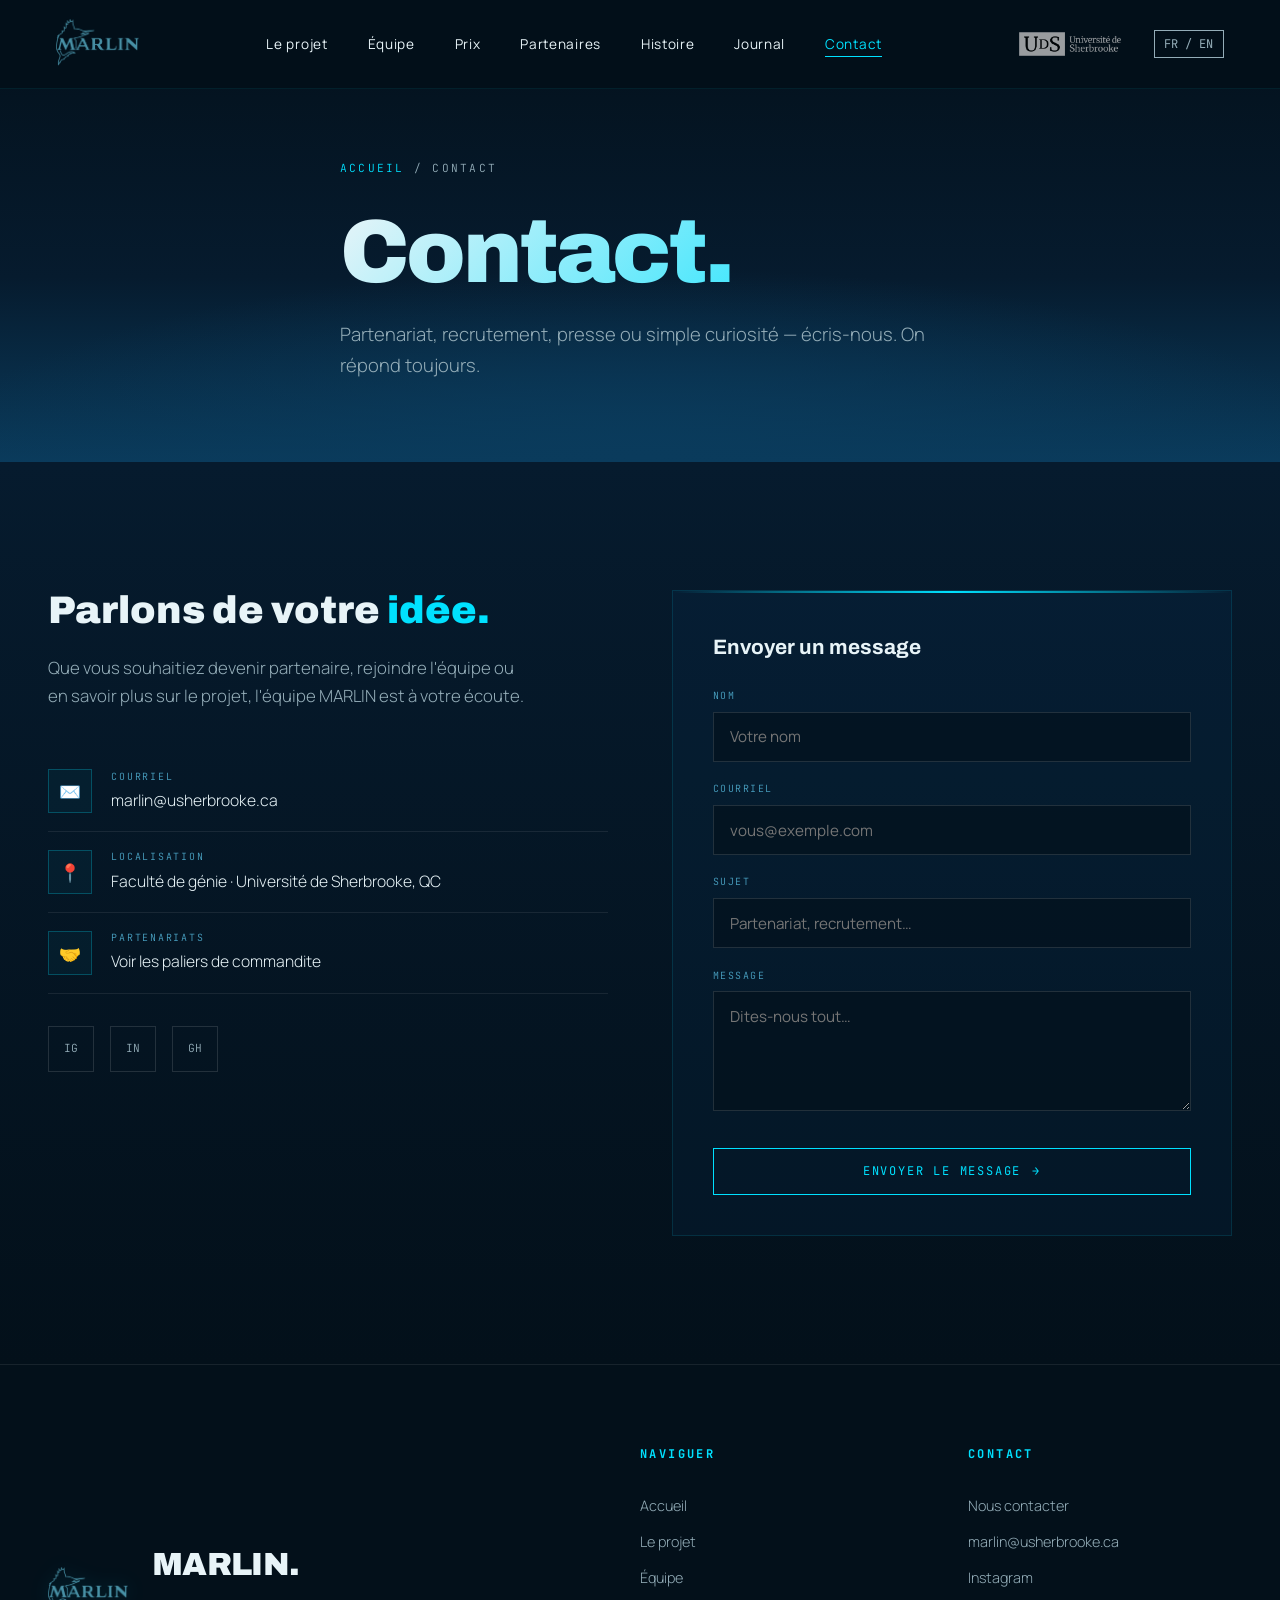
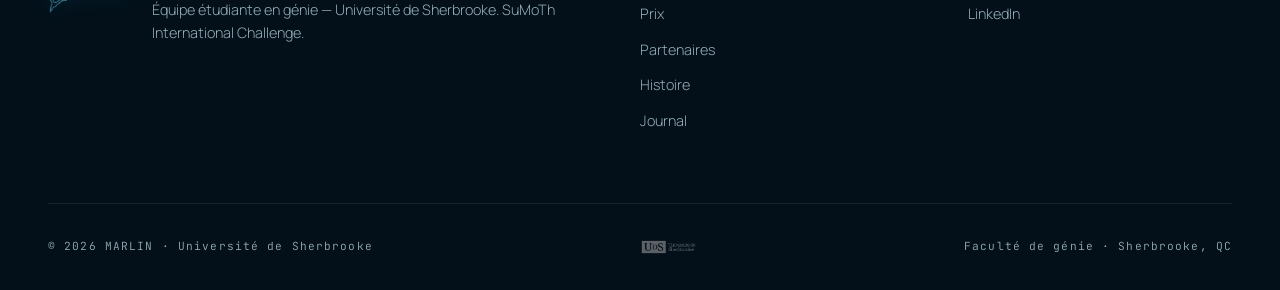
==== contact.html @ f15f6224 "2025-0602" ====
<!DOCTYPE html>
<html lang="fr">
<head>
<meta charset="UTF-8">
<meta name="viewport" content="width=device-width, initial-scale=1.0">
<title>Contact — MARLIN | Université de Sherbrooke</title>
<meta name="description" content="Contactez l'équipe MARLIN — partenariats, recrutement, presse. Université de Sherbrooke, Faculté de génie.">
<meta name="theme-color" content="#03101a">
<link rel="icon" type="image/png" href="media/LogoMarlin.png">
<link rel="apple-touch-icon" href="media/LogoMarlin.png">
<link rel="preconnect" href="https://fonts.googleapis.com">
<link rel="preconnect" href="https://fonts.gstatic.com" crossorigin>
<link href="https://fonts.googleapis.com/css2?family=Archivo:wght@400;500;700;900&family=Manrope:wght@300;400;500;600&family=JetBrains+Mono:wght@400;500&display=swap" rel="stylesheet">
<link rel="stylesheet" href="style.css">
</head>
<body class="subpage">

<div class="grid-bg"></div>

<!-- ============ NAV ============ -->
<nav id="nav">
  <a href="marlin.html" class="logo"><img src="media/LogoMarlin.png" alt="MARLIN logo"></a>
  <ul class="nav-links">
    <li><a href="projet.html">Le projet</a></li>
    <li><a href="equipe.html">Équipe</a></li>
    <li><a href="prix.html">Prix</a></li>
    <li><a href="partenaires.html">Partenaires</a></li>
    <li><a href="histoire.html">Histoire</a></li>
    <li><a href="journal.html">Journal</a></li>
    <li><a href="contact.html" class="active">Contact</a></li>
  </ul>
  <div class="nav-right">
    <img src="media/UdeS_logo_h_noirHR.png" alt="Université de Sherbrooke" class="nav-udes">
    <button class="lang" id="lang-toggle">FR / EN</button>
    <button class="hamburger" id="hamburger" aria-label="Menu">
      <span></span><span></span><span></span>
    </button>
  </div>
</nav>

<!-- Mobile nav overlay -->
<div class="nav-mobile-overlay" id="mobile-nav">
  <a href="marlin.html" class="mobile-link">Accueil</a>
  <a href="projet.html" class="mobile-link">Le projet</a>
  <a href="equipe.html" class="mobile-link">Équipe</a>
  <a href="prix.html" class="mobile-link">Prix</a>
  <a href="partenaires.html" class="mobile-link">Partenaires</a>
  <a href="histoire.html" class="mobile-link">Histoire</a>
  <a href="journal.html" class="mobile-link">Journal</a>
  <a href="contact.html" class="mobile-link">Contact</a>
</div>

<!-- ============ PAGE HERO ============ -->
<section class="page-hero">
  <div class="container">
    <div class="breadcrumb">
      <a href="marlin.html">Accueil</a> / Contact
    </div>
    <h1>Contact.</h1>
    <p>Partenariat, recrutement, presse ou simple curiosité — écris-nous. On répond toujours.</p>
  </div>
</section>

<!-- ============ CONTACT ============ -->
<section class="contact-section">
  <div class="container">
    <div class="contact-grid">

      <!-- Colonne infos -->
      <div class="contact-info reveal">
        <h2>Parlons de votre <span class="accent">idée.</span></h2>
        <p>Que vous souhaitiez devenir partenaire, rejoindre l'équipe ou en savoir plus sur le projet, l'équipe MARLIN est à votre écoute.</p>

        <div class="contact-detail">
          <div class="ico">✉️</div>
          <div>
            <div class="ct-label">Courriel</div>
            <a href="mailto:marlin@usherbrooke.ca">marlin@usherbrooke.ca</a>
          </div>
        </div>
        <div class="contact-detail">
          <div class="ico">📍</div>
          <div>
            <div class="ct-label">Localisation</div>
            <span class="ct-val">Faculté de génie · Université de Sherbrooke, QC</span>
          </div>
        </div>
        <div class="contact-detail">
          <div class="ico">🤝</div>
          <div>
            <div class="ct-label">Partenariats</div>
            <a href="partenaires.html">Voir les paliers de commandite</a>
          </div>
        </div>

        <div class="contact-socials">
          <a href="https://instagram.com/VOTRE_COMPTE_INSTA" target="_blank" rel="noopener" class="contact-social">IG</a>
          <a href="https://linkedin.com/company/VOTRE_PAGE_LINKEDIN" target="_blank" rel="noopener" class="contact-social">IN</a>
          <a href="https://github.com/VOTRE_COMPTE_GITHUB" target="_blank" rel="noopener" class="contact-social">GH</a>
        </div>
      </div>

      <!-- Colonne formulaire -->
      <div class="contact-form-wrap reveal">
        <h3>Envoyer un message</h3>
        <form class="contact-form" id="contact-form">
          <label for="cf-name">Nom</label>
          <input type="text" id="cf-name" name="name" placeholder="Votre nom" required>

          <label for="cf-email">Courriel</label>
          <input type="email" id="cf-email" name="email" placeholder="vous@exemple.com" required>

          <label for="cf-subject">Sujet</label>
          <input type="text" id="cf-subject" name="subject" placeholder="Partenariat, recrutement…">

          <label for="cf-message">Message</label>
          <textarea id="cf-message" name="message" placeholder="Dites-nous tout…" required></textarea>

          <button type="submit" class="btn primary">Envoyer le message <span class="btn-arrow">→</span></button>
        </form>
      </div>

    </div>
  </div>
</section>

<!-- ============ FOOTER ============ -->
<footer>
  <div class="footer-grid">
    <div class="footer-brand">
      <img src="media/LogoMarlin.png" alt="MARLIN" class="footer-logo">
      <div class="footer-brand-text">
        <h3>MARLIN.</h3>
        <p>Équipe étudiante en génie — Université de Sherbrooke. SuMoTh International Challenge.</p>
      </div>
    </div>
    <div class="footer-col">
      <h4>Naviguer</h4>
      <a href="marlin.html">Accueil</a>
      <a href="projet.html">Le projet</a>
      <a href="equipe.html">Équipe</a>
      <a href="prix.html">Prix</a>
      <a href="partenaires.html">Partenaires</a>
      <a href="histoire.html">Histoire</a>
      <a href="journal.html">Journal</a>
    </div>
    <div class="footer-col">
      <h4>Contact</h4>
      <a href="contact.html">Nous contacter</a>
      <a href="mailto:marlin@usherbrooke.ca">marlin@usherbrooke.ca</a>
      <a href="https://instagram.com/VOTRE_COMPTE_INSTA" target="_blank" rel="noopener">Instagram</a>
      <a href="https://linkedin.com/company/VOTRE_PAGE_LINKEDIN" target="_blank" rel="noopener">LinkedIn</a>
    </div>
  </div>
  <div class="footer-bottom">
    <div>© 2026 MARLIN · Université de Sherbrooke</div>
    <img src="media/UdeS_logo_h_noirHR.png" alt="UdeS" class="footer-udes">
    <div>Faculté de génie · Sherbrooke, QC</div>
  </div>
</footer>

<script>
// ============ REVEAL ============
const reveals = document.querySelectorAll('.reveal');
const io = new IntersectionObserver((entries) => {
  entries.forEach(e => { if (e.isIntersecting) { e.target.classList.add('visible'); io.unobserve(e.target); } });
}, { threshold: 0.1 });
reveals.forEach(el => io.observe(el));

// ============ HAMBURGER ============
const hamburger = document.getElementById('hamburger');
const mobileNav = document.getElementById('mobile-nav');
hamburger.addEventListener('click', () => {
  hamburger.classList.toggle('active');
  mobileNav.classList.toggle('open');
  document.body.style.overflow = mobileNav.classList.contains('open') ? 'hidden' : '';
});
document.querySelectorAll('.mobile-link').forEach(link => {
  link.addEventListener('click', () => {
    hamburger.classList.remove('active');
    mobileNav.classList.remove('open');
    document.body.style.overflow = '';
  });
});

// ============ LANG TOGGLE ============
const langBtn = document.getElementById('lang-toggle');
let isEN = false;
langBtn.addEventListener('click', () => {
  isEN = !isEN;
  langBtn.textContent = isEN ? 'EN / FR' : 'FR / EN';
  document.documentElement.lang = isEN ? 'en' : 'fr';
});

// ============ FORMULAIRE → mailto (statique, sans backend) ============
const cform = document.getElementById('contact-form');
if (cform) {
  cform.addEventListener('submit', (e) => {
    e.preventDefault();
    const name = document.getElementById('cf-name').value;
    const email = document.getElementById('cf-email').value;
    const subject = document.getElementById('cf-subject').value || 'Message depuis le site MARLIN';
    const message = document.getElementById('cf-message').value;
    const body = `${message}\n\n— ${name} (${email})`;
    window.location.href = `mailto:marlin@usherbrooke.ca?subject=${encodeURIComponent(subject)}&body=${encodeURIComponent(body)}`;
  });
}
</script>

</body>
</html>
---- style.css ----
/* ============================================================
   MARLIN — Feuille de style partagée
   Palette « abyss / signal » — Université de Sherbrooke
   ============================================================ */
:root {
  --abyss: #03101a;
  --deep: #061b2e;
  --ocean: #0a3b5c;
  --surface: #1a6e9c;
  --signal: #00e1ff;
  --signal-dim: #4aa3c4;
  --foam: #e8f4f8;
  --foam-dim: #94adb8;
  --rust: #ff6b35;
  --gold: #ffd700;
  --silver: #c0c0c0;
  --platine: #e5e4e2;
  --grid: rgba(0, 225, 255, 0.06);
}
* { margin: 0; padding: 0; box-sizing: border-box; }
html { scroll-behavior: smooth; }
body {
  background: var(--abyss);
  color: var(--foam);
  font-family: 'Manrope', sans-serif;
  font-weight: 300;
  line-height: 1.6;
  overflow-x: hidden;
}
.label {
  font-family: 'JetBrains Mono', monospace;
  font-size: 11px;
  text-transform: uppercase;
  letter-spacing: 0.25em;
  color: var(--signal);
}

/* ============ NAV ============ */
nav {
  position: fixed; top: 0; left: 0; right: 0; z-index: 100;
  padding: 2rem 3.5rem;
  display: flex; justify-content: space-between; align-items: center;
  background: linear-gradient(to bottom, rgba(3,16,26,0.9) 0%, rgba(3,16,26,0) 100%);
  backdrop-filter: blur(8px);
  -webkit-backdrop-filter: blur(8px);
  transition: all 0.4s ease;
}
nav.scrolled {
  padding: 1.2rem 3.5rem;
  background: rgba(3,16,26,0.92);
  backdrop-filter: blur(12px);
  border-bottom: 1px solid rgba(0,225,255,0.08);
}
/* Pages internes : nav pleine en permanence */
body.subpage nav {
  padding: 1.2rem 3.5rem;
  background: rgba(3,16,26,0.92);
  backdrop-filter: blur(12px);
  -webkit-backdrop-filter: blur(12px);
  border-bottom: 1px solid rgba(0,225,255,0.08);
}

.logo {
  display: inline-flex;
  align-items: center;
  text-decoration: none;
  transition: opacity 0.3s;
}
.logo img {
  height: 60px;
  width: auto;
  display: block;
}
body.subpage .logo img { height: 50px; }
.logo:hover { opacity: 0.8; }

.nav-links {
  display: flex; gap: 2.5rem; align-items: center; list-style: none;
}
.nav-links a {
  color: var(--foam);
  text-decoration: none;
  font-size: 0.85rem;
  font-weight: 400;
  letter-spacing: 0.05em;
  transition: color 0.2s;
  position: relative;
  padding-bottom: 4px;
}
.nav-links a:hover { color: var(--signal); }
.nav-links a::after {
  content: ''; position: absolute; bottom: 0; left: 0;
  width: 0; height: 1px;
  background: var(--signal);
  transition: width 0.3s ease;
}
.nav-links a:hover::after { width: 100%; }
.nav-links a.active { color: var(--signal); }
.nav-links a.active::after { width: 100%; }

.nav-right {
  display: flex; align-items: center; gap: 1.5rem;
}
.nav-udes {
  height: 42px;
  filter: invert(1) brightness(0.85);
  opacity: 0.7;
  transition: opacity 0.3s;
}
.nav-udes:hover { opacity: 1; }
.lang {
  font-family: 'JetBrains Mono', monospace;
  font-size: 0.75rem;
  color: var(--foam-dim);
  border: 1px solid var(--foam-dim);
  padding: 0.3rem 0.6rem;
  cursor: pointer;
  transition: all 0.2s;
  background: transparent;
}
.lang:hover { border-color: var(--signal); color: var(--signal); }

/* Hamburger menu */
.hamburger {
  display: none;
  flex-direction: column;
  gap: 5px;
  cursor: pointer;
  background: none; border: none; padding: 6px;
  z-index: 101;
}
.hamburger span {
  width: 22px; height: 2px;
  background: var(--foam);
  transition: all 0.3s;
}
.hamburger.active span:nth-child(1) { transform: rotate(45deg) translate(5px, 5px); }
.hamburger.active span:nth-child(2) { opacity: 0; }
.hamburger.active span:nth-child(3) { transform: rotate(-45deg) translate(5px, -5px); }

/* Mobile nav overlay */
.nav-mobile-overlay {
  display: none;
  position: fixed; inset: 0;
  background: rgba(3,16,26,0.97);
  backdrop-filter: blur(20px);
  z-index: 99;
  flex-direction: column;
  align-items: center;
  justify-content: center;
  gap: 2rem;
}
.nav-mobile-overlay.open { display: flex; }
.nav-mobile-overlay a {
  color: var(--foam);
  text-decoration: none;
  font-family: 'Archivo', sans-serif;
  font-weight: 700;
  font-size: 1.5rem;
  letter-spacing: 0.05em;
  transition: color 0.2s;
}
.nav-mobile-overlay a:hover { color: var(--signal); }

/* ============ GRID ============ */
.grid-bg {
  position: fixed; inset: 0;
  background-image:
    linear-gradient(to right, var(--grid) 1px, transparent 1px),
    linear-gradient(to bottom, var(--grid) 1px, transparent 1px);
  background-size: 80px 80px;
  pointer-events: none; z-index: 1;
}

/* ============ HERO ============ */
.hero {
  position: relative; min-height: 100vh;
  display: flex; align-items: center; justify-content: center;
  padding: 0 12vw 0 2vw;
  overflow: hidden; z-index: 2;
}
.hero::before {
  content: ''; position: absolute; inset: 0;
  background:
    radial-gradient(ellipse 80% 60% at 50% 100%, var(--ocean) 0%, transparent 70%),
    radial-gradient(ellipse 60% 40% at 30% 40%, rgba(26,110,156,0.3) 0%, transparent 60%),
    linear-gradient(to bottom, var(--abyss) 0%, var(--deep) 60%, var(--ocean) 100%);
  z-index: 0;
}

/* Spotlights */
.spotlight {
  position: absolute; border-radius: 50%;
  filter: blur(80px); pointer-events: none; z-index: 1;
}
.spotlight-1 {
  width: 700px; height: 700px;
  background: radial-gradient(circle, rgba(0,225,255,0.12) 0%, transparent 65%);
  animation: spot1 20s ease-in-out infinite;
}
.spotlight-2 {
  width: 500px; height: 500px;
  background: radial-gradient(circle, rgba(255,107,53,0.08) 0%, transparent 65%);
  animation: spot2 25s ease-in-out infinite;
}
.spotlight-3 {
  width: 400px; height: 400px;
  background: radial-gradient(circle, rgba(0,225,255,0.06) 0%, transparent 60%);
  animation: spot3 18s ease-in-out infinite;
}
@keyframes spot1 {
  0% { top: -30%; left: -15%; }
  25% { top: 5%; left: 65%; }
  50% { top: 55%; left: 35%; }
  75% { top: 15%; left: -10%; }
  100% { top: -30%; left: -15%; }
}
@keyframes spot2 {
  0% { top: 60%; right: -10%; }
  33% { top: -10%; right: 30%; }
  66% { top: 40%; right: 60%; }
  100% { top: 60%; right: -10%; }
}
@keyframes spot3 {
  0% { bottom: -10%; left: 50%; }
  50% { bottom: 40%; left: 10%; }
  100% { bottom: -10%; left: 50%; }
}

#particles {
  position: absolute; inset: 0; z-index: 2; opacity: 0.5;
}

/* Hero split layout */
.hero-inner {
  position: relative; z-index: 3;
  width: 100%; max-width: 1400px;
  margin: 0 auto;
  display: grid;
  grid-template-columns: 1.2fr 0.8fr;
  align-items: start;
  gap: 3rem;
}

.hero-content { }

.hero-tag {
  display: inline-flex; align-items: center; gap: 0.7rem;
  margin-bottom: 2rem;
  padding: 0.4rem 0.9rem;
  border: 1px solid rgba(0,225,255,0.3);
  background: rgba(0,225,255,0.05);
  font-family: 'JetBrains Mono', monospace;
  font-size: 0.7rem;
  text-transform: uppercase;
  letter-spacing: 0.2em;
  color: var(--signal);
}
.hero-tag .dot {
  width: 6px; height: 6px;
  background: var(--signal);
  border-radius: 50%;
  animation: pulse 2s infinite;
}
@keyframes pulse {
  0%, 100% { opacity: 1; box-shadow: 0 0 0 0 rgba(0,225,255,0.7); }
  50% { opacity: 0.7; box-shadow: 0 0 0 8px rgba(0,225,255,0); }
}

.hero h1 {
  font-family: 'Archivo', sans-serif;
  font-weight: 900;
  font-size: clamp(4rem, 10vw, 9rem);
  line-height: 0.9;
  letter-spacing: -0.04em;
  margin-bottom: 1.5rem;
  background: linear-gradient(135deg, var(--foam) 0%, var(--signal) 100%);
  -webkit-background-clip: text;
  background-clip: text;
  -webkit-text-fill-color: transparent;
}

.hero-sub {
  font-size: clamp(1rem, 1.4vw, 1.3rem);
  font-weight: 300;
  color: var(--foam-dim);
  max-width: 500px;
  margin-bottom: 2.5rem;
  line-height: 1.5;
}
.hero-sub strong { color: var(--foam); font-weight: 500; }

.hero-cta { display: flex; gap: 1rem; flex-wrap: wrap; }

/* Hero right column */
.hero-right {
  display: flex;
  flex-direction: column;
  align-items: center;
  justify-content: flex-start;
  gap: 1rem;
  padding-top: calc(2rem + 65px);
}
.hero-logo {
  width: clamp(220px, 22vw, 380px);
  filter: drop-shadow(0 0 40px rgba(0,225,255,0.3)) drop-shadow(0 0 80px rgba(0,225,255,0.15));
  animation: logo-breathe 5s ease-in-out infinite;
}
@keyframes logo-breathe {
  0%, 100% { filter: drop-shadow(0 0 40px rgba(0,225,255,0.3)) drop-shadow(0 0 80px rgba(0,225,255,0.15)); }
  50% { filter: drop-shadow(0 0 60px rgba(0,225,255,0.5)) drop-shadow(0 0 120px rgba(0,225,255,0.25)); }
}

/* Countdown (right side, compact vertical) */
.countdown {
  display: flex; gap: 1.2rem; align-items: flex-start;
}
.countdown-item { text-align: center; }
.countdown-val {
  font-family: 'Archivo', sans-serif; font-weight: 900;
  font-size: clamp(2rem, 4vw, 3.5rem);
  color: var(--foam); line-height: 1;
  position: relative;
}
.countdown-val::after {
  content: ''; position: absolute;
  bottom: -5px; left: 10%; right: 10%;
  height: 1px;
  background: linear-gradient(to right, transparent, var(--signal), transparent);
}
.countdown-label {
  font-family: 'JetBrains Mono', monospace;
  font-size: 0.55rem;
  text-transform: uppercase; letter-spacing: 0.2em;
  color: var(--signal-dim); margin-top: 0.6rem;
}
.countdown-sep {
  font-family: 'Archivo', sans-serif; font-weight: 900;
  font-size: clamp(1.5rem, 3vw, 2.5rem);
  color: var(--signal); margin-top: 0.2rem;
  animation: blink-sep 1s infinite;
}
@keyframes blink-sep {
  0%, 100% { opacity: 1; } 50% { opacity: 0.2; }
}
.countdown-title {
  font-family: 'JetBrains Mono', monospace;
  font-size: 0.6rem; text-transform: uppercase;
  letter-spacing: 0.25em; color: var(--signal);
  text-align: center; margin-bottom: 0.8rem;
}
.btn {
  display: inline-flex; align-items: center; gap: 0.7rem;
  padding: 0.9rem 1.8rem;
  font-family: 'JetBrains Mono', monospace;
  font-size: 0.75rem;
  text-transform: uppercase;
  letter-spacing: 0.15em;
  text-decoration: none;
  border: 1px solid var(--foam);
  color: var(--foam);
  background: transparent;
  cursor: pointer;
  transition: all 0.3s;
  position: relative; overflow: hidden;
}
.btn::before {
  content: ''; position: absolute; inset: 0;
  background: var(--signal);
  transform: translateX(-100%);
  transition: transform 0.3s ease;
  z-index: -1;
}
.btn:hover { color: var(--abyss); border-color: var(--signal); }
.btn:hover::before { transform: translateX(0); }
.btn.primary { border-color: var(--signal); color: var(--signal); }
.btn.primary:hover { color: var(--abyss); }
.btn-arrow { transition: transform 0.3s; }
.btn:hover .btn-arrow { transform: translateX(4px); }

.hero-meta {
  position: absolute; bottom: 3rem; left: 3rem; right: 3rem;
  display: flex; justify-content: space-between; align-items: flex-end;
  z-index: 3; pointer-events: none;
}
.hero-meta .item {
  font-family: 'JetBrains Mono', monospace;
  font-size: 0.65rem;
  color: var(--foam-dim);
  text-transform: uppercase;
  letter-spacing: 0.2em;
}
.hero-meta .item span { color: var(--signal); display: block; margin-top: 0.3rem; font-size: 0.8rem; }

.scroll-cue {
  position: absolute; bottom: 9rem; left: 50%; transform: translateX(-50%);
  width: 22px; height: 36px;
  border: 1px solid var(--foam-dim);
  border-radius: 11px; z-index: 3;
}
.scroll-cue::before {
  content: ''; position: absolute;
  top: 7px; left: 50%; transform: translateX(-50%);
  width: 2px; height: 7px;
  background: var(--signal); border-radius: 1px;
  animation: scroll-down 2s infinite;
}
@keyframes scroll-down {
  0% { transform: translateX(-50%) translateY(0); opacity: 1; }
  100% { transform: translateX(-50%) translateY(12px); opacity: 0; }
}

/* ============ SECTIONS ============ */
section { position: relative; padding: 8rem 3rem; z-index: 2; }
.container { max-width: 1200px; margin: 0 auto; }
.section-head { margin-bottom: 5rem; }
.section-head .label { display: block; margin-bottom: 1rem; }
.section-head h2 {
  font-family: 'Archivo', sans-serif; font-weight: 900;
  font-size: clamp(2.2rem, 4.5vw, 4rem);
  letter-spacing: -0.03em; line-height: 1;
  max-width: 900px;
}
.section-head h2 .accent { color: var(--signal); }
.section-head p {
  margin-top: 1.5rem; font-size: 1.1rem;
  color: var(--foam-dim); max-width: 650px; line-height: 1.7;
}
.reveal {
  opacity: 0; transform: translateY(40px);
  transition: opacity 0.9s ease, transform 0.9s ease;
}
.reveal.visible { opacity: 1; transform: translateY(0); }
.reveal-d1 { transition-delay: 0.15s; }
.reveal-d2 { transition-delay: 0.3s; }
.reveal-d3 { transition-delay: 0.45s; }
.reveal-d4 { transition-delay: 0.6s; }

/* Section divider */
.section-divider {
  width: 100%; height: 1px; border: none; margin: 0;
  background: linear-gradient(to right, transparent, rgba(0,225,255,0.2), transparent);
}

/* ============ PAGE HERO (pages internes) ============ */
.page-hero {
  position: relative; min-height: 50vh;
  display: flex; align-items: center;
  padding: 10rem 3rem 5rem;
  overflow: hidden; z-index: 2;
}
.page-hero::before {
  content: ''; position: absolute; inset: 0;
  background:
    radial-gradient(ellipse 80% 60% at 50% 100%, var(--ocean) 0%, transparent 70%),
    linear-gradient(to bottom, var(--abyss) 0%, var(--deep) 60%, var(--ocean) 100%);
  z-index: 0;
}
.page-hero .container { position: relative; z-index: 2; }
.page-hero .breadcrumb {
  font-family: 'JetBrains Mono', monospace; font-size: 0.7rem;
  text-transform: uppercase; letter-spacing: 0.2em;
  color: var(--foam-dim); margin-bottom: 2rem;
}
.page-hero .breadcrumb a {
  color: var(--signal); text-decoration: none; transition: opacity 0.2s;
}
.page-hero .breadcrumb a:hover { opacity: 0.7; }
.page-hero h1 {
  font-family: 'Archivo', sans-serif; font-weight: 900;
  font-size: clamp(3rem, 7vw, 6rem);
  line-height: 0.95; letter-spacing: -0.04em;
  margin-bottom: 1.5rem;
  background: linear-gradient(135deg, var(--foam) 0%, var(--signal) 100%);
  -webkit-background-clip: text; background-clip: text;
  -webkit-text-fill-color: transparent;
}
.page-hero p {
  font-size: 1.15rem; color: var(--foam-dim);
  max-width: 600px; line-height: 1.7;
}

/* ============ DEFI ============ */
.defi { background: linear-gradient(to bottom, var(--abyss) 0%, var(--deep) 100%); }
.defi-grid { display: grid; grid-template-columns: 1.2fr 1fr; gap: 5rem; align-items: center; }
.defi-text p { font-size: 1.1rem; color: var(--foam-dim); margin-bottom: 1.5rem; max-width: 540px; }
.defi-text p strong { color: var(--foam); font-weight: 500; }
.defi-stats { display: grid; grid-template-columns: 1fr 1fr; gap: 1.5rem; }
.stat { border-left: 2px solid var(--signal); padding: 1rem 0 1rem 1.5rem; }
.stat-num { font-family: 'Archivo', sans-serif; font-weight: 900; font-size: 3rem; line-height: 1; margin-bottom: 0.5rem; }
.stat-num .unit { font-size: 1.2rem; color: var(--signal-dim); font-weight: 500; }
.stat-label { font-family: 'JetBrains Mono', monospace; font-size: 0.75rem; text-transform: uppercase; letter-spacing: 0.15em; color: var(--foam-dim); }

.sumoth-badge {
  display: flex; align-items: center; gap: 1.5rem;
  margin-top: 2.5rem; padding: 1.5rem 2rem;
  border: 1px solid rgba(0,225,255,0.2);
  background: rgba(0,225,255,0.03);
}
.sumoth-badge img { width: 70px; height: 70px; object-fit: contain; }
.sumoth-badge-text h4 {
  font-family: 'Archivo', sans-serif; font-weight: 700;
  font-size: 1rem; margin-bottom: 0.3rem;
}
.sumoth-badge-text p { font-size: 0.85rem !important; margin-bottom: 0 !important; }

/* ============ FOILING ============ */
.foiling {
  position: relative; min-height: 70vh;
  display: flex; align-items: center; overflow: hidden;
  background: var(--deep);
}
.foiling-bg {
  position: absolute; inset: 0;
  background: linear-gradient(135deg, var(--ocean) 0%, var(--deep) 50%, var(--abyss) 100%);
}
.foiling-waves {
  position: absolute; bottom: 0; left: 0; right: 0; height: 200px; overflow: hidden;
}
.foiling-waves svg { position: absolute; bottom: 0; width: 200%; animation: wave-drift 12s linear infinite; }
@keyframes wave-drift { 0% { transform: translateX(0); } 100% { transform: translateX(-50%); } }

.foiling-content {
  position: relative; z-index: 2;
  max-width: 1200px; margin: 0 auto; padding: 0 3rem;
  display: grid; grid-template-columns: 1fr 1fr; gap: 4rem; align-items: center;
}
.foiling-visual { position: relative; height: 400px; display: flex; align-items: center; justify-content: center; }
.foiling-boat { animation: foil-fly 4s ease-in-out infinite; filter: drop-shadow(0 20px 40px rgba(0,0,0,0.5)); }
@keyframes foil-fly {
  0%, 100% { transform: translateY(0) rotate(-2deg); }
  50% { transform: translateY(-20px) rotate(0deg); }
}
.foiling-text h2 {
  font-family: 'Archivo', sans-serif; font-weight: 900;
  font-size: clamp(2rem, 4vw, 3.5rem); letter-spacing: -0.03em; line-height: 1; margin-bottom: 1.5rem;
}
.foiling-text h2 .accent { color: var(--signal); }
.foiling-text p { color: var(--foam-dim); font-size: 1.05rem; line-height: 1.7; max-width: 500px; }
.speed-readout { display: flex; gap: 2rem; margin-top: 2rem; }
.speed-item { text-align: center; }
.speed-val { font-family: 'Archivo', sans-serif; font-weight: 900; font-size: 2.5rem; color: var(--signal); line-height: 1; }
.speed-unit { font-family: 'JetBrains Mono', monospace; font-size: 0.65rem; color: var(--foam-dim); text-transform: uppercase; letter-spacing: 0.15em; margin-top: 0.3rem; }

/* ============ APERCU / EXPLORE (accueil) ============ */
.explore { background: var(--abyss); position: relative; overflow: hidden; }
.explore::before {
  content: ''; position: absolute; inset: 0;
  background:
    radial-gradient(circle at 15% 40%, rgba(0,225,255,0.04) 0%, transparent 45%),
    radial-gradient(circle at 85% 60%, rgba(255,107,53,0.03) 0%, transparent 45%);
  pointer-events: none;
}
.explore-grid {
  display: grid; grid-template-columns: repeat(auto-fit, minmax(260px, 1fr));
  gap: 1.5rem; margin-top: 1rem;
}
.explore-card {
  display: block; text-decoration: none; color: inherit;
  border: 1px solid rgba(0,225,255,0.1);
  background: rgba(10,59,92,0.15);
  padding: 2.5rem 2rem; position: relative; overflow: hidden;
  transition: all 0.4s;
}
.explore-card::before {
  content: ''; position: absolute; top: 0; left: 0;
  width: 0; height: 2px; background: var(--signal);
  transition: width 0.4s ease;
}
.explore-card:hover { border-color: rgba(0,225,255,0.35); transform: translateY(-6px); }
.explore-card:hover::before { width: 100%; }
.explore-card .num {
  font-family: 'JetBrains Mono', monospace; font-size: 0.7rem;
  color: var(--signal); margin-bottom: 1.5rem;
}
.explore-card h3 { font-family: 'Archivo', sans-serif; font-weight: 700; font-size: 1.4rem; margin-bottom: 0.8rem; }
.explore-card p { font-size: 0.92rem; color: var(--foam-dim); line-height: 1.6; margin-bottom: 1.5rem; }
.explore-card .go {
  font-family: 'JetBrains Mono', monospace; font-size: 0.7rem;
  text-transform: uppercase; letter-spacing: 0.15em; color: var(--foam);
  transition: color 0.3s;
}
.explore-card:hover .go { color: var(--signal); }
.explore-card .go .arr { transition: transform 0.3s; display: inline-block; }
.explore-card:hover .go .arr { transform: translateX(5px); }

/* ============ BATEAU (3D STL / video) ============ */
.bateau {
  background: linear-gradient(to bottom, var(--deep) 0%, var(--abyss) 100%);
  position: relative; overflow: hidden;
}
.bateau::before {
  content: ''; position: absolute; top: 50%; left: 50%;
  transform: translate(-50%, -50%);
  width: 80%; height: 80%;
  background: radial-gradient(circle, rgba(0,225,255,0.06) 0%, transparent 60%);
  pointer-events: none;
}
.stl-stage {
  position: relative; width: 100%; height: 550px;
  margin: 3rem 0; border: 1px solid rgba(0,225,255,0.1);
  background: rgba(3,16,26,0.6);
  overflow: hidden;
}
.stl-stage canvas { width: 100% !important; height: 100% !important; display: block; }
.bateau-video { width: 100%; height: 100%; object-fit: cover; display: block; }
.stl-overlay {
  position: absolute; top: 1.5rem; right: 1.5rem;
  font-family: 'JetBrains Mono', monospace; font-size: 0.65rem;
  color: var(--signal-dim); text-align: right; line-height: 1.8;
  pointer-events: none; z-index: 2;
}
.stl-overlay .v { color: var(--signal); }
.stl-hint {
  position: absolute; bottom: 1.5rem; left: 50%; transform: translateX(-50%);
  font-family: 'JetBrains Mono', monospace; font-size: 0.65rem;
  color: var(--foam-dim); text-transform: uppercase; letter-spacing: 0.2em;
  pointer-events: none; z-index: 2;
  animation: hint-fade 3s ease-in-out infinite;
}
@keyframes hint-fade { 0%, 100% { opacity: 0.6; } 50% { opacity: 1; } }
.stl-loading {
  position: absolute; inset: 0;
  display: flex; flex-direction: column; align-items: center; justify-content: center;
  font-family: 'JetBrains Mono', monospace; font-size: 0.75rem;
  color: var(--signal-dim); text-transform: uppercase; letter-spacing: 0.2em;
  z-index: 3;
}
.stl-loading-bar {
  width: 200px; height: 2px;
  background: rgba(0,225,255,0.1);
  margin-top: 1rem; position: relative; overflow: hidden;
}
.stl-loading-bar::after {
  content: ''; position: absolute; inset: 0;
  background: var(--signal);
  animation: loading-slide 1.5s ease-in-out infinite;
}
@keyframes loading-slide {
  0% { transform: translateX(-100%); }
  100% { transform: translateX(100%); }
}

.subsystems {
  display: grid; grid-template-columns: repeat(auto-fit, minmax(240px, 1fr));
  gap: 1.5rem; margin-top: 5rem;
}
.subsys-card {
  border: 1px solid rgba(255,255,255,0.1); padding: 2rem 1.8rem;
  background: rgba(10,59,92,0.2);
  transition: all 0.4s ease; position: relative; overflow: hidden;
}
.subsys-card::before {
  content: ''; position: absolute; top: 0; left: 0;
  width: 0; height: 2px; background: var(--signal);
  transition: width 0.4s ease;
}
.subsys-card:hover { border-color: var(--signal); transform: translateY(-4px); }
.subsys-card:hover::before { width: 100%; }
.subsys-card .num { font-family: 'JetBrains Mono', monospace; font-size: 0.7rem; color: var(--signal); margin-bottom: 1.5rem; }
.subsys-card h3 { font-family: 'Archivo', sans-serif; font-weight: 700; font-size: 1.3rem; margin-bottom: 0.8rem; }
.subsys-card p { font-size: 0.9rem; color: var(--foam-dim); line-height: 1.6; }

/* ============ NEURAL ============ */
.neural {
  background: linear-gradient(to bottom, var(--abyss) 0%, var(--deep) 50%, var(--abyss) 100%);
  position: relative; overflow: hidden;
}
.neural-grid { display: grid; grid-template-columns: 1fr 1fr; gap: 5rem; align-items: center; }
.neural-visual { position: relative; height: 500px; }
#neural-canvas { position: absolute; inset: 0; width: 100%; height: 100%; }
.neural-text h3 { font-family: 'Archivo', sans-serif; font-weight: 900; font-size: 1.8rem; margin-bottom: 1.5rem; }
.neural-text h3 .accent { color: var(--signal); }
.neural-text p { color: var(--foam-dim); font-size: 1rem; line-height: 1.7; margin-bottom: 1.2rem; }
.neural-stats { display: grid; grid-template-columns: 1fr 1fr; gap: 1rem; margin-top: 2rem; }
.neural-stat { padding: 1.2rem; border: 1px solid rgba(0,225,255,0.15); background: rgba(0,225,255,0.03); }
.neural-stat-val { font-family: 'Archivo', sans-serif; font-weight: 900; font-size: 1.8rem; color: var(--signal); line-height: 1; margin-bottom: 0.3rem; }
.neural-stat-label { font-family: 'JetBrains Mono', monospace; font-size: 0.65rem; text-transform: uppercase; letter-spacing: 0.15em; color: var(--foam-dim); }

/* ============ PCB ============ */
.pcb-section { background: var(--deep); position: relative; overflow: hidden; }
.pcb-grid { display: grid; grid-template-columns: 1fr 1fr; gap: 5rem; align-items: center; }
.pcb-visual {
  position: relative; height: 400px;
  border: 1px solid rgba(0,225,255,0.1);
  overflow: hidden;
}
.pcb-visual img {
  width: 100%; height: 100%;
  object-fit: cover;
  opacity: 0.85;
  transition: all 0.5s;
}
.pcb-visual:hover img { opacity: 1; transform: scale(1.03); }
.pcb-visual::after {
  content: ''; position: absolute; inset: 0;
  background: linear-gradient(to right, rgba(3,16,26,0.3) 0%, transparent 30%, transparent 70%, rgba(3,16,26,0.3) 100%);
  pointer-events: none;
}
.pcb-scan {
  position: absolute; top: 0; left: 0; right: 0;
  height: 2px;
  background: linear-gradient(to right, transparent, var(--signal), transparent);
  animation: pcb-scan-move 4s linear infinite;
  pointer-events: none; z-index: 2;
}
@keyframes pcb-scan-move {
  0% { top: 0; opacity: 1; }
  100% { top: 100%; opacity: 0.3; }
}
.pcb-label-overlay {
  position: absolute; bottom: 1rem; left: 1rem;
  font-family: 'JetBrains Mono', monospace; font-size: 0.65rem;
  color: var(--signal); text-transform: uppercase; letter-spacing: 0.15em;
  z-index: 2; pointer-events: none;
}

.pcb-text h3 { font-family: 'Archivo', sans-serif; font-weight: 900; font-size: 1.8rem; margin-bottom: 1.5rem; }
.pcb-text h3 .accent { color: var(--signal); }
.pcb-text p { color: var(--foam-dim); font-size: 1rem; line-height: 1.7; margin-bottom: 1rem; }
.pcb-specs { margin-top: 2rem; display: grid; gap: 0.8rem; }
.pcb-spec {
  display: flex; align-items: center; gap: 1rem;
  padding: 0.8rem 1rem; border-left: 2px solid var(--signal);
  background: rgba(0,225,255,0.03);
}
.pcb-spec-name { font-family: 'JetBrains Mono', monospace; font-size: 0.7rem; color: var(--signal); text-transform: uppercase; letter-spacing: 0.1em; min-width: 90px; }
.pcb-spec-val { font-size: 0.85rem; color: var(--foam-dim); }

/* ============ PHASES ============ */
.phases { background: linear-gradient(to bottom, var(--abyss) 0%, var(--deep) 100%); }
.phases-track {
  display: grid; grid-template-columns: repeat(3, 1fr); gap: 0;
  margin-top: 4rem; position: relative;
}
.phases-track::before {
  content: ''; position: absolute; top: 30px; left: 5%; right: 5%;
  height: 1px;
  background: linear-gradient(to right, var(--signal) 0%, var(--signal-dim) 50%, rgba(74,163,196,0.3) 100%);
}
.phase { position: relative; padding: 0 1.5rem; }
.phase-num { display: flex; align-items: center; gap: 1rem; margin-bottom: 2rem; }
.phase-dot {
  width: 60px; height: 60px; border-radius: 50%;
  background: var(--abyss); border: 2px solid var(--signal);
  display: flex; align-items: center; justify-content: center;
  font-family: 'Archivo', sans-serif; font-weight: 900;
  color: var(--signal); font-size: 1.3rem;
  position: relative; z-index: 2;
}
.phase:nth-child(2) .phase-dot { border-color: var(--signal-dim); color: var(--signal-dim); }
.phase:nth-child(3) .phase-dot { border-color: rgba(74,163,196,0.4); color: rgba(74,163,196,0.7); }
.phase-year { font-family: 'JetBrains Mono', monospace; font-size: 0.75rem; color: var(--foam-dim); letter-spacing: 0.15em; }
.phase h3 { font-family: 'Archivo', sans-serif; font-weight: 900; font-size: 1.6rem; margin-bottom: 1rem; }
.phase h3 .accent { color: var(--signal); }
.phase p { color: var(--foam-dim); font-size: 0.95rem; line-height: 1.6; }

/* ============ EQUIPE ============ */
.equipe { background: var(--abyss); }
.team-group { margin-bottom: 4rem; }
.team-group-head {
  display: flex; align-items: baseline; gap: 2rem;
  margin-bottom: 2rem; padding-bottom: 1rem;
  border-bottom: 1px solid rgba(255,255,255,0.08);
}
.team-group-head h3 { font-family: 'Archivo', sans-serif; font-weight: 700; font-size: 1.4rem; }
.team-group-head .count { font-family: 'JetBrains Mono', monospace; font-size: 0.75rem; color: var(--signal); }
.team-grid { display: grid; grid-template-columns: repeat(auto-fill, minmax(180px, 1fr)); gap: 1rem; }
.member { text-align: left; }
.member-photo {
  width: 100%; aspect-ratio: 4/5;
  background: linear-gradient(135deg, var(--ocean) 0%, var(--deep) 100%);
  margin-bottom: 0.9rem; position: relative; overflow: hidden; transition: all 0.3s;
}
.member-photo::after {
  content: ''; position: absolute; inset: 0;
  background: linear-gradient(to top, rgba(3,16,26,0.7) 0%, transparent 50%);
}
.member-photo .placeholder-icon {
  position: absolute; top: 50%; left: 50%;
  transform: translate(-50%, -50%);
  font-family: 'Archivo', sans-serif; font-weight: 900; font-size: 2rem;
  color: rgba(255,255,255,0.3); letter-spacing: 0.1em;
}
.member:hover .member-photo { transform: translateY(-4px); }
.member:hover .member-photo .placeholder-icon { color: var(--signal); }
.member-name { font-weight: 500; font-size: 0.95rem; margin-bottom: 0.2rem; }
.member-role { font-family: 'JetBrains Mono', monospace; font-size: 0.7rem; text-transform: uppercase; letter-spacing: 0.1em; color: var(--signal-dim); }

/* ============ SPONSORS (futuristic) ============ */
.sponsors {
  background: linear-gradient(to bottom, var(--deep) 0%, var(--abyss) 100%);
  text-align: center;
  position: relative; overflow: hidden;
}
.sponsors::before {
  content: ''; position: absolute; inset: 0;
  background:
    radial-gradient(circle at 20% 50%, rgba(0,225,255,0.04) 0%, transparent 40%),
    radial-gradient(circle at 80% 30%, rgba(255,107,53,0.03) 0%, transparent 40%);
  pointer-events: none;
}

.sponsors-showcase { margin: 4rem 0; }
.sponsor-tier { margin-bottom: 4rem; position: relative; }
.sponsor-tier-header {
  display: flex; align-items: center; justify-content: center;
  gap: 1rem; margin-bottom: 2rem;
}
.tier-badge {
  width: 40px; height: 40px;
  border-radius: 50%;
  display: flex; align-items: center; justify-content: center;
  position: relative;
}
.tier-badge::before {
  content: ''; position: absolute; inset: -3px;
  border-radius: 50%;
  padding: 2px;
  background: conic-gradient(from 0deg, transparent, var(--signal), transparent, var(--signal), transparent);
  -webkit-mask: linear-gradient(#fff 0 0) content-box, linear-gradient(#fff 0 0);
  -webkit-mask-composite: xor;
  mask-composite: exclude;
  animation: badge-spin 4s linear infinite;
}
@keyframes badge-spin { to { transform: rotate(360deg); } }

.tier-platine .tier-badge { background: linear-gradient(135deg, #e5e4e2, #fff); }
.tier-platine .tier-badge::before { background: conic-gradient(from 0deg, transparent, #e5e4e2, transparent, #fff, transparent); }
.tier-or .tier-badge { background: linear-gradient(135deg, #b8860b, #ffd700); }
.tier-or .tier-badge::before { background: conic-gradient(from 0deg, transparent, #ffd700, transparent, #b8860b, transparent); }
.tier-argent .tier-badge { background: linear-gradient(135deg, #808080, #c0c0c0); }
.tier-argent .tier-badge::before { background: conic-gradient(from 0deg, transparent, #c0c0c0, transparent, #808080, transparent); }

.tier-badge-icon {
  font-family: 'Archivo', sans-serif; font-weight: 900; font-size: 0.8rem;
  color: var(--abyss);
}

.sponsor-tier-name {
  font-family: 'Archivo', sans-serif; font-weight: 900;
  font-size: 1.2rem; text-transform: uppercase; letter-spacing: 0.1em;
}
.tier-platine .sponsor-tier-name { color: var(--platine); }
.tier-or .sponsor-tier-name { color: var(--gold); }
.tier-argent .sponsor-tier-name { color: var(--silver); }

.sponsor-tier-grid {
  display: flex; justify-content: center; gap: 2rem; flex-wrap: wrap;
}

/* Animated border sponsor card */
.sponsor-card-wrap {
  position: relative; padding: 2px; overflow: hidden;
  transition: transform 0.4s;
}
.sponsor-card-wrap:hover { transform: translateY(-6px); }
.sponsor-card-wrap::before {
  content: ''; position: absolute; inset: -50%;
  background: conic-gradient(from 0deg, transparent 0%, transparent 30%, var(--signal) 50%, transparent 70%, transparent 100%);
  animation: border-rotate 5s linear infinite;
  opacity: 0.4;
  transition: opacity 0.4s;
}
.sponsor-card-wrap:hover::before { opacity: 1; }
@keyframes border-rotate { to { transform: rotate(360deg); } }

.tier-platine .sponsor-card-wrap::before {
  background: conic-gradient(from 0deg, transparent 0%, var(--platine) 25%, transparent 50%, #fff 75%, transparent 100%);
}
.tier-or .sponsor-card-wrap::before {
  background: conic-gradient(from 0deg, transparent 0%, var(--gold) 25%, transparent 50%, #b8860b 75%, transparent 100%);
}
.tier-argent .sponsor-card-wrap::before {
  background: conic-gradient(from 0deg, transparent 0%, var(--silver) 25%, transparent 50%, #808080 75%, transparent 100%);
}

.sponsor-card {
  position: relative; z-index: 1;
  display: flex; align-items: center; justify-content: center;
  text-decoration: none;
  background: rgba(6,27,46,0.9);
  backdrop-filter: blur(8px);
  overflow: hidden;
}
.sponsor-card::after {
  content: ''; position: absolute; inset: 0;
  background: linear-gradient(135deg, rgba(255,255,255,0.03) 0%, transparent 50%);
  pointer-events: none;
}
.sponsor-card img {
  object-fit: contain;
  filter: grayscale(1) brightness(1.5);
  opacity: 0.5;
  transition: all 0.4s;
}
.sponsor-card:hover img { filter: grayscale(0) brightness(1); opacity: 1; }
.sponsor-empty {
  font-family: 'JetBrains Mono', monospace; font-size: 0.65rem;
  color: var(--foam-dim); text-transform: uppercase; letter-spacing: 0.15em;
  opacity: 0.5;
}

.tier-platine .sponsor-card-wrap { width: 300px; height: 150px; }
.tier-platine .sponsor-card { width: 100%; height: 100%; padding: 2rem; }
.tier-platine .sponsor-card img { max-width: 80%; max-height: 70%; }
.tier-platine .sponsor-card-wrap:hover { box-shadow: 0 0 40px rgba(229,228,226,0.15); }

.tier-or .sponsor-card-wrap { width: 240px; height: 120px; }
.tier-or .sponsor-card { width: 100%; height: 100%; padding: 1.5rem; }
.tier-or .sponsor-card img { max-width: 75%; max-height: 65%; }
.tier-or .sponsor-card-wrap:hover { box-shadow: 0 0 30px rgba(255,215,0,0.12); }

.tier-argent .sponsor-card-wrap { width: 190px; height: 95px; }
.tier-argent .sponsor-card { width: 100%; height: 100%; padding: 1.2rem; }
.tier-argent .sponsor-card img { max-width: 70%; max-height: 60%; }
.tier-argent .sponsor-card-wrap:hover { box-shadow: 0 0 20px rgba(192,192,192,0.1); }

.sponsor-cta {
  margin-top: 4rem;
  padding: 3rem;
  border: 1px solid rgba(0,225,255,0.1);
  background: rgba(0,225,255,0.02);
  max-width: 700px;
  margin-left: auto; margin-right: auto;
}
.sponsor-cta h3 {
  font-family: 'Archivo', sans-serif; font-weight: 900;
  font-size: 1.5rem; margin-bottom: 1rem;
}
.sponsor-cta p {
  color: var(--foam-dim); font-size: 0.95rem;
  margin-bottom: 2rem; max-width: 500px;
  margin-left: auto; margin-right: auto;
}

.tiers {
  display: grid; grid-template-columns: repeat(auto-fit, minmax(220px, 1fr));
  gap: 1.5rem; margin-top: 4rem; text-align: left;
}
.tier-card {
  border: 1px solid rgba(255,255,255,0.1); padding: 2rem 1.5rem;
  background: rgba(3,16,26,0.4); transition: all 0.3s;
  position: relative; overflow: hidden;
}
.tier-card::before {
  content: ''; position: absolute; top: 0; left: 0; right: 0; height: 3px;
}
.tier-card:hover { transform: translateY(-4px); }
.tier-card:nth-child(1)::before { background: linear-gradient(to right, var(--silver), rgba(192,192,192,0.3)); }
.tier-card:nth-child(2)::before { background: linear-gradient(to right, var(--gold), rgba(255,215,0,0.3)); }
.tier-card:nth-child(3)::before { background: linear-gradient(to right, var(--platine), rgba(229,228,226,0.3)); }
.tier-card-name {
  font-family: 'Archivo', sans-serif; font-weight: 900;
  font-size: 1.2rem; text-transform: uppercase; letter-spacing: 0.05em;
  margin-bottom: 0.5rem;
}
.tier-card:nth-child(1) .tier-card-name { color: var(--silver); }
.tier-card:nth-child(2) .tier-card-name { color: var(--gold); }
.tier-card:nth-child(3) .tier-card-name { color: var(--platine); }
.tier-card-amount {
  font-family: 'JetBrains Mono', monospace; font-size: 0.85rem;
  color: var(--foam-dim); margin-bottom: 1.5rem; padding-bottom: 1rem;
  border-bottom: 1px solid rgba(255,255,255,0.1);
}
.tier-card ul { list-style: none; }
.tier-card li {
  font-size: 0.85rem; color: var(--foam-dim);
  padding: 0.4rem 0 0.4rem 1.2rem; position: relative;
}
.tier-card li::before { content: '→'; position: absolute; left: 0; color: var(--signal); }

/* ============ JOURNAL DE BORD ============ */
.journal {
  background: linear-gradient(to bottom, var(--abyss) 0%, var(--deep) 100%);
  position: relative; overflow: hidden;
}
.journal::before {
  content: ''; position: absolute; top: 0; left: 0; right: 0; height: 1px;
  background: linear-gradient(to right, transparent, rgba(0,225,255,0.15), transparent);
}
.journal-timeline {
  position: relative;
  padding-left: 3rem;
}
.journal-timeline::before {
  content: ''; position: absolute;
  top: 0; bottom: 0; left: 0;
  width: 2px;
  background: linear-gradient(to bottom, var(--signal) 0%, rgba(0,225,255,0.1) 100%);
}
.journal-entry {
  display: flex; gap: 2.5rem;
  margin-bottom: 3rem; position: relative;
}
.journal-entry::before {
  content: ''; position: absolute;
  left: -3rem; top: 0.5rem;
  width: 12px; height: 12px; border-radius: 50%;
  background: var(--abyss); border: 2px solid var(--signal);
  transform: translateX(-5px);
  z-index: 2;
}
.journal-entry:hover::before {
  background: var(--signal);
  box-shadow: 0 0 15px rgba(0,225,255,0.5);
}
.journal-date {
  min-width: 80px; text-align: right; flex-shrink: 0;
  padding-top: 0.3rem;
}
.journal-day {
  display: block;
  font-family: 'Archivo', sans-serif; font-weight: 900;
  font-size: 2.5rem; line-height: 1; color: var(--foam);
}
.journal-month {
  font-family: 'JetBrains Mono', monospace;
  font-size: 0.65rem; text-transform: uppercase;
  letter-spacing: 0.15em; color: var(--signal-dim);
}
.journal-card {
  flex: 1; padding: 2rem;
  border: 1px solid rgba(0,225,255,0.1);
  background: rgba(10,59,92,0.12);
  transition: all 0.4s; position: relative; overflow: hidden;
}
.journal-card::before {
  content: ''; position: absolute; top: 0; left: 0;
  width: 0; height: 2px; background: var(--signal);
  transition: width 0.5s ease;
}
.journal-entry:hover .journal-card { border-color: rgba(0,225,255,0.3); transform: translateX(6px); }
.journal-entry:hover .journal-card::before { width: 100%; }
.journal-badge {
  display: inline-block;
  font-family: 'JetBrains Mono', monospace; font-size: 0.6rem;
  text-transform: uppercase; letter-spacing: 0.15em;
  padding: 0.25rem 0.7rem; margin-bottom: 1rem;
  background: rgba(0,225,255,0.1); color: var(--signal);
  border: 1px solid rgba(0,225,255,0.2);
}
.badge-ia { background: rgba(255,107,53,0.1); color: var(--rust); border-color: rgba(255,107,53,0.2); }
.badge-hydro { background: rgba(26,110,156,0.2); color: var(--surface); border-color: rgba(26,110,156,0.3); }
.journal-card h3 {
  font-family: 'Archivo', sans-serif; font-weight: 700;
  font-size: 1.3rem; margin-bottom: 0.8rem;
}
.journal-card p { color: var(--foam-dim); font-size: 0.92rem; line-height: 1.65; }
.journal-tags { display: flex; gap: 0.5rem; margin-top: 1.2rem; flex-wrap: wrap; }
.journal-tags span {
  font-family: 'JetBrains Mono', monospace; font-size: 0.55rem;
  text-transform: uppercase; letter-spacing: 0.1em;
  padding: 0.2rem 0.55rem; color: var(--foam-dim);
  border: 1px solid rgba(255,255,255,0.1);
}

/* ============ RECRUTEMENT ============ */
.recrutement {
  background: linear-gradient(to bottom, var(--deep) 0%, var(--abyss) 100%);
  position: relative; overflow: hidden;
}
.recrutement::before {
  content: ''; position: absolute; inset: 0;
  background:
    radial-gradient(circle at 30% 60%, rgba(0,225,255,0.05) 0%, transparent 50%),
    radial-gradient(circle at 80% 20%, rgba(255,107,53,0.03) 0%, transparent 40%);
  pointer-events: none;
}
.recruit-intro {
  text-align: center; max-width: 650px; margin: -2rem auto 4rem;
  font-size: 1.1rem; color: var(--foam-dim); line-height: 1.6;
}
.recruit-grid {
  display: grid; grid-template-columns: repeat(auto-fit, minmax(260px, 1fr));
  gap: 1.5rem;
}
.recruit-card {
  border: 1px solid rgba(0,225,255,0.1);
  background: rgba(10,59,92,0.1);
  padding: 2.5rem 2rem; position: relative; overflow: hidden;
  transition: all 0.4s;
}
.recruit-card::before {
  content: ''; position: absolute; top: 0; left: 0; right: 0; height: 3px;
  background: linear-gradient(to right, var(--signal), transparent);
  opacity: 0; transition: opacity 0.4s;
}
.recruit-card:hover { border-color: rgba(0,225,255,0.3); transform: translateY(-6px); }
.recruit-card:hover::before { opacity: 1; }
.recruit-icon { font-size: 2rem; margin-bottom: 1.2rem; }
.recruit-card h3 {
  font-family: 'Archivo', sans-serif; font-weight: 700;
  font-size: 1.2rem; margin-bottom: 0.8rem;
}
.recruit-card p { color: var(--foam-dim); font-size: 0.9rem; line-height: 1.6; margin-bottom: 1.5rem; }
.recruit-spots {
  font-family: 'JetBrains Mono', monospace; font-size: 0.7rem;
  text-transform: uppercase; letter-spacing: 0.15em;
  color: var(--signal); padding-top: 1rem;
  border-top: 1px solid rgba(0,225,255,0.1);
}
.recruit-cta {
  margin-top: 4rem; text-align: center;
}
.recruit-cta-inner {
  padding: 3.5rem;
  border: 1px solid rgba(0,225,255,0.15);
  background: rgba(0,225,255,0.03);
  max-width: 700px; margin: 0 auto;
  position: relative; overflow: hidden;
}
.recruit-cta-inner::before {
  content: ''; position: absolute; top: 0; left: 0; right: 0; height: 2px;
  background: linear-gradient(to right, transparent, var(--signal), transparent);
}
.recruit-cta-inner h3 {
  font-family: 'Archivo', sans-serif; font-weight: 900;
  font-size: 1.8rem; margin-bottom: 1rem;
}
.recruit-cta-inner p {
  color: var(--foam-dim); font-size: 1rem; margin-bottom: 2rem;
  max-width: 500px; margin-left: auto; margin-right: auto;
}

/* ============ PRIX / DISTINCTIONS ============ */
.prix-section { background: linear-gradient(to bottom, var(--deep) 0%, var(--abyss) 100%); position: relative; overflow: hidden; }
.objectives-grid {
  display: grid; grid-template-columns: repeat(auto-fit, minmax(230px, 1fr));
  gap: 1.5rem; margin-top: 1rem;
}
.objective-card {
  border: 1px solid rgba(0,225,255,0.12);
  background: rgba(10,59,92,0.15);
  padding: 2.2rem 1.8rem; position: relative; overflow: hidden;
  transition: all 0.4s;
}
.objective-card::before {
  content: ''; position: absolute; top: 0; left: 0;
  width: 0; height: 2px; background: var(--signal);
  transition: width 0.4s ease;
}
.objective-card:hover { border-color: rgba(0,225,255,0.35); transform: translateY(-4px); }
.objective-card:hover::before { width: 100%; }
.objective-card .pillar-num { font-family: 'JetBrains Mono', monospace; font-size: 0.7rem; color: var(--signal); margin-bottom: 1.2rem; }
.objective-card h3 { font-family: 'Archivo', sans-serif; font-weight: 700; font-size: 1.25rem; margin-bottom: 0.7rem; }
.objective-card p { font-size: 0.9rem; color: var(--foam-dim); line-height: 1.6; }

/* Objectif phare (target) */
.target-banner {
  display: grid; grid-template-columns: auto 1fr; gap: 2rem; align-items: center;
  margin-top: 1rem; padding: 2.5rem;
  border: 1px solid rgba(0,225,255,0.18);
  background: rgba(0,225,255,0.03);
  position: relative; overflow: hidden;
}
.target-banner::before {
  content: ''; position: absolute; top: 0; left: 0; right: 0; height: 2px;
  background: linear-gradient(to right, transparent, var(--signal), transparent);
}
.target-icon { width: 80px; height: 80px; object-fit: contain; }
.target-text h3 { font-family: 'Archivo', sans-serif; font-weight: 900; font-size: 1.6rem; margin-bottom: 0.6rem; }
.target-text h3 .accent { color: var(--signal); }
.target-text p { color: var(--foam-dim); font-size: 1rem; line-height: 1.6; }

/* Palmarès (trophées) */
.palmares-section { background: var(--abyss); position: relative; overflow: hidden; }
.palmares-list { display: grid; gap: 1rem; margin-top: 1rem; }
.palmares-item {
  display: grid; grid-template-columns: 110px 1fr auto; gap: 2rem; align-items: center;
  padding: 1.6rem 2rem;
  border: 1px solid rgba(255,255,255,0.08);
  background: rgba(10,59,92,0.12);
  transition: all 0.3s;
}
.palmares-item:hover { border-color: rgba(0,225,255,0.25); transform: translateX(6px); }
.palmares-year { font-family: 'Archivo', sans-serif; font-weight: 900; font-size: 1.8rem; color: var(--signal); line-height: 1; }
.palmares-body h3 { font-family: 'Archivo', sans-serif; font-weight: 700; font-size: 1.15rem; margin-bottom: 0.3rem; }
.palmares-body p { font-size: 0.9rem; color: var(--foam-dim); }
.palmares-medal {
  font-family: 'JetBrains Mono', monospace; font-size: 0.65rem;
  text-transform: uppercase; letter-spacing: 0.12em;
  padding: 0.35rem 0.8rem; color: var(--signal);
  border: 1px solid rgba(0,225,255,0.2); background: rgba(0,225,255,0.05);
  white-space: nowrap;
}
.palmares-empty {
  margin-top: 1rem; padding: 3.5rem 2.5rem; text-align: center;
  border: 1px dashed rgba(0,225,255,0.2);
  background: rgba(0,225,255,0.02);
}
.palmares-empty .pe-icon { font-size: 2.4rem; margin-bottom: 1rem; }
.palmares-empty h3 { font-family: 'Archivo', sans-serif; font-weight: 700; font-size: 1.3rem; margin-bottom: 0.8rem; }
.palmares-empty p { color: var(--foam-dim); font-size: 0.95rem; max-width: 520px; margin: 0 auto; line-height: 1.6; }

/* ============ CONTACT ============ */
.contact-section { background: linear-gradient(to bottom, var(--deep) 0%, var(--abyss) 100%); position: relative; overflow: hidden; }
.contact-grid { display: grid; grid-template-columns: 1fr 1fr; gap: 4rem; align-items: start; }
.contact-info h2 { font-family: 'Archivo', sans-serif; font-weight: 900; font-size: clamp(1.8rem, 3vw, 2.6rem); line-height: 1.05; margin-bottom: 1.5rem; }
.contact-info h2 .accent { color: var(--signal); }
.contact-info > p { color: var(--foam-dim); font-size: 1.05rem; line-height: 1.7; margin-bottom: 2.5rem; max-width: 480px; }
.contact-detail {
  display: flex; align-items: center; gap: 1.2rem;
  padding: 1.1rem 0; border-bottom: 1px solid rgba(255,255,255,0.08);
}
.contact-detail .ico {
  width: 44px; height: 44px; flex-shrink: 0;
  display: flex; align-items: center; justify-content: center;
  border: 1px solid rgba(0,225,255,0.25); background: rgba(0,225,255,0.04);
  font-size: 1.1rem;
}
.contact-detail .ct-label { font-family: 'JetBrains Mono', monospace; font-size: 0.62rem; text-transform: uppercase; letter-spacing: 0.18em; color: var(--signal-dim); margin-bottom: 0.2rem; }
.contact-detail a, .contact-detail .ct-val { color: var(--foam); text-decoration: none; font-size: 0.98rem; transition: color 0.2s; }
.contact-detail a:hover { color: var(--signal); }
.contact-socials { display: flex; gap: 1rem; margin-top: 2rem; }
.contact-social {
  width: 46px; height: 46px;
  display: flex; align-items: center; justify-content: center;
  border: 1px solid rgba(255,255,255,0.12); color: var(--foam-dim);
  text-decoration: none; font-family: 'JetBrains Mono', monospace; font-size: 0.7rem;
  transition: all 0.3s;
}
.contact-social:hover { border-color: var(--signal); color: var(--signal); transform: translateY(-3px); }

.contact-form-wrap {
  border: 1px solid rgba(0,225,255,0.12);
  background: rgba(10,59,92,0.15);
  padding: 2.5rem;
  position: relative; overflow: hidden;
}
.contact-form-wrap::before {
  content: ''; position: absolute; top: 0; left: 0; right: 0; height: 2px;
  background: linear-gradient(to right, transparent, var(--signal), transparent);
}
.contact-form-wrap h3 { font-family: 'Archivo', sans-serif; font-weight: 700; font-size: 1.3rem; margin-bottom: 1.5rem; }
.contact-form label {
  display: block; font-family: 'JetBrains Mono', monospace; font-size: 0.62rem;
  text-transform: uppercase; letter-spacing: 0.15em; color: var(--signal-dim);
  margin-bottom: 0.5rem; margin-top: 1.2rem;
}
.contact-form input, .contact-form textarea {
  width: 100%; padding: 0.85rem 1rem;
  background: rgba(3,16,26,0.6); color: var(--foam);
  border: 1px solid rgba(255,255,255,0.12);
  font-family: 'Manrope', sans-serif; font-size: 0.95rem;
  transition: border-color 0.2s;
}
.contact-form input:focus, .contact-form textarea:focus { outline: none; border-color: var(--signal); }
.contact-form textarea { resize: vertical; min-height: 120px; }
.contact-form .btn { margin-top: 1.8rem; width: 100%; justify-content: center; }

/* ============ FOOTER ============ */
footer {
  background: var(--abyss); padding: 5rem 3rem 2rem;
  border-top: 1px solid rgba(255,255,255,0.08);
  position: relative; z-index: 2;
}
.footer-grid {
  display: grid; grid-template-columns: 2fr 1fr 1fr;
  gap: 4rem; margin-bottom: 4rem;
  max-width: 1200px; margin-left: auto; margin-right: auto;
}
.footer-brand { display: flex; align-items: center; gap: 1.5rem; }
.footer-logo { width: 80px; filter: drop-shadow(0 0 10px rgba(0,225,255,0.2)); }
.footer-brand-text h3 {
  font-family: 'Archivo', sans-serif; font-weight: 900;
  font-size: 2rem; letter-spacing: -0.02em; margin-bottom: 0.5rem;
}
.footer-brand-text p { color: var(--foam-dim); font-size: 0.9rem; }
.footer-col h4 {
  font-family: 'JetBrains Mono', monospace; font-size: 0.75rem;
  text-transform: uppercase; letter-spacing: 0.2em;
  color: var(--signal); margin-bottom: 1.5rem;
}
.footer-col a {
  display: block; color: var(--foam-dim); text-decoration: none;
  font-size: 0.9rem; padding: 0.4rem 0; transition: color 0.2s;
}
.footer-col a:hover { color: var(--signal); }
.footer-bottom {
  max-width: 1200px; margin: 0 auto; padding-top: 2rem;
  border-top: 1px solid rgba(255,255,255,0.08);
  display: flex; justify-content: space-between; align-items: center;
  font-family: 'JetBrains Mono', monospace; font-size: 0.7rem;
  color: var(--foam-dim); letter-spacing: 0.1em;
}
.footer-udes {
  height: 22px;
  filter: invert(1) brightness(0.7);
  opacity: 0.5;
}

/* ============ MOBILE ============ */
@media (max-width: 820px) {
  nav, body.subpage nav { padding: 0.8rem 1.5rem; }
  .nav-links { display: none; }
  .hamburger { display: flex; }
  section { padding: 5rem 1.5rem; }
  .page-hero { padding: 8rem 1.5rem 3rem; min-height: 40vh; }
  .hero { padding: 0 1.5rem; }
  .hero-meta { left: 1.5rem; right: 1.5rem; bottom: 1.5rem; flex-direction: column; gap: 1rem; align-items: flex-start; }
  .hero-logo { display: none; }
  .defi-grid { grid-template-columns: 1fr; gap: 3rem; }
  .foiling-content { grid-template-columns: 1fr; gap: 2rem; padding: 0 1.5rem; }
  .foiling-visual { height: 250px; }
  .neural-grid { grid-template-columns: 1fr; gap: 3rem; }
  .neural-visual { height: 300px; }
  .pcb-grid { grid-template-columns: 1fr; gap: 3rem; }
  .phases-track { grid-template-columns: 1fr; gap: 3rem; }
  .phases-track::before { display: none; }
  .footer-grid { grid-template-columns: 1fr; gap: 2.5rem; }
  .hero-inner { grid-template-columns: 1fr; text-align: center; }
  .hero-content { text-align: left; }
  .hero-right { margin-top: 0; gap: 1rem; padding-top: 0 !important; }
  .countdown { justify-content: center; }
  .countdown-title { text-align: center; }
  .countdown-val { font-size: clamp(1.5rem, 8vw, 2.5rem); }
  .countdown-sep { font-size: clamp(1.2rem, 6vw, 2rem); }
  .hero { flex-direction: column; justify-content: center; padding: 6rem 1.5rem 2rem; }
  .hero .hero-meta { position: relative; bottom: auto; left: auto; right: auto; padding: 2rem 0 0; width: 100%; }
  .journal-entry { flex-direction: column; gap: 1rem; }
  .journal-date { text-align: left; display: flex; align-items: baseline; gap: 0.6rem; }
  .recruit-grid { grid-template-columns: 1fr; }
  .footer-bottom { flex-direction: column; gap: 1rem; }
  .tier-platine .sponsor-card-wrap { width: 240px; height: 120px; }
  .tier-or .sponsor-card-wrap { width: 190px; height: 95px; }
  .contact-grid { grid-template-columns: 1fr; gap: 2.5rem; }
  .target-banner { grid-template-columns: 1fr; text-align: center; }
  .target-icon { margin: 0 auto; }
  .palmares-item { grid-template-columns: 1fr; gap: 0.8rem; text-align: left; }
}
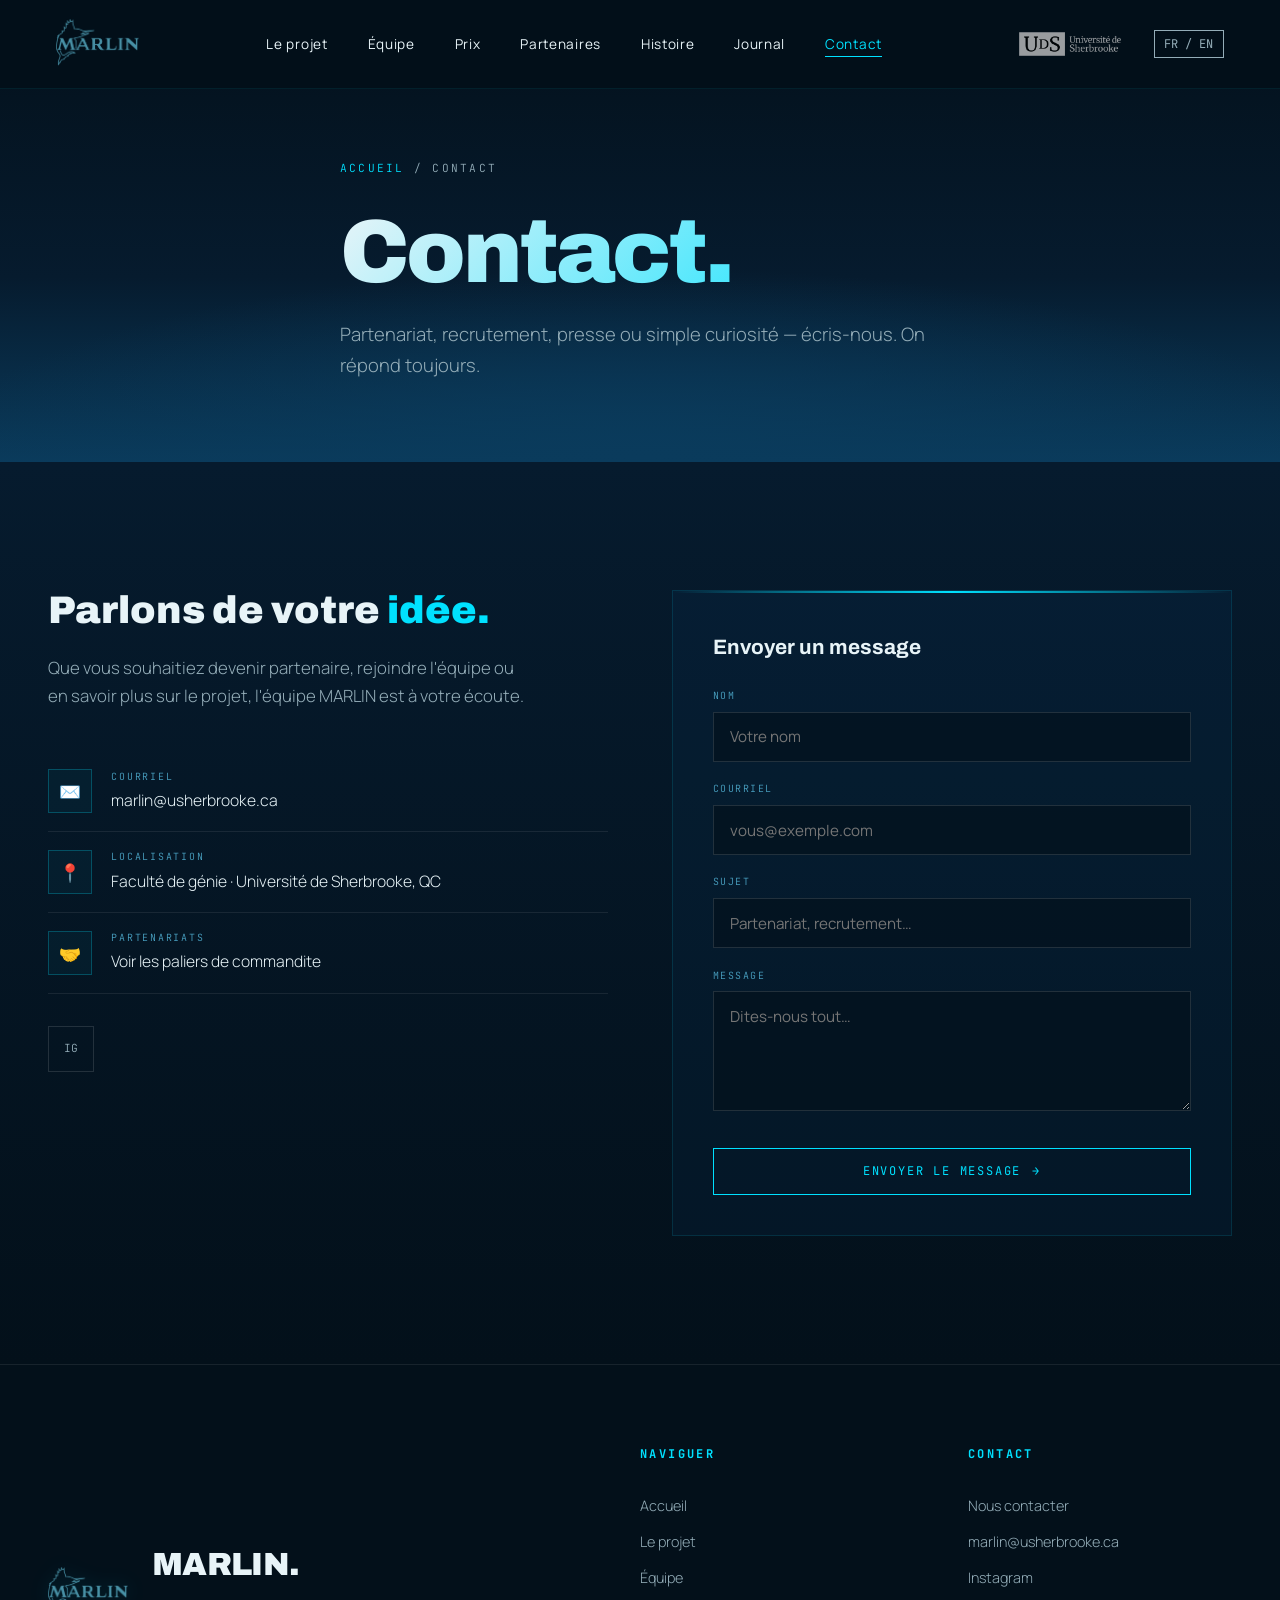
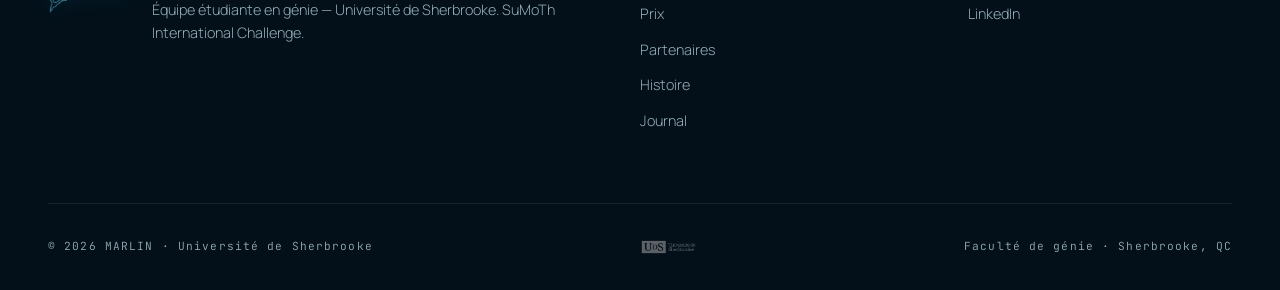
==== commit f28d42d8: "2026-06-02V4" ====
--- a/contact.html
+++ b/contact.html
@@ -19,7 +19,7 @@
 
 <!-- ============ NAV ============ -->
 <nav id="nav">
-  <a href="marlin.html" class="logo"><img src="media/LogoMarlin.png" alt="MARLIN logo"></a>
+  <a href="index.html" class="logo"><img src="media/LogoMarlin.png" alt="MARLIN logo"></a>
   <ul class="nav-links">
     <li><a href="projet.html">Le projet</a></li>
     <li><a href="equipe.html">Équipe</a></li>
@@ -40,7 +40,7 @@
 
 <!-- Mobile nav overlay -->
 <div class="nav-mobile-overlay" id="mobile-nav">
-  <a href="marlin.html" class="mobile-link">Accueil</a>
+  <a href="index.html" class="mobile-link">Accueil</a>
   <a href="projet.html" class="mobile-link">Le projet</a>
   <a href="equipe.html" class="mobile-link">Équipe</a>
   <a href="prix.html" class="mobile-link">Prix</a>
@@ -54,7 +54,7 @@
 <section class="page-hero">
   <div class="container">
     <div class="breadcrumb">
-      <a href="marlin.html">Accueil</a> / Contact
+      <a href="index.html">Accueil</a> / Contact
     </div>
     <h1>Contact.</h1>
     <p>Partenariat, recrutement, presse ou simple curiosité — écris-nous. On répond toujours.</p>
@@ -94,9 +94,7 @@
         </div>
 
         <div class="contact-socials">
-          <a href="https://instagram.com/VOTRE_COMPTE_INSTA" target="_blank" rel="noopener" class="contact-social">IG</a>
-          <a href="https://linkedin.com/company/VOTRE_PAGE_LINKEDIN" target="_blank" rel="noopener" class="contact-social">IN</a>
-          <a href="https://github.com/VOTRE_COMPTE_GITHUB" target="_blank" rel="noopener" class="contact-social">GH</a>
+          <a href="https://www.instagram.com/marlin_usherbrooke/" target="_blank" rel="noopener" class="contact-social">IG</a>
         </div>
       </div>
 
@@ -136,7 +134,7 @@
     </div>
     <div class="footer-col">
       <h4>Naviguer</h4>
-      <a href="marlin.html">Accueil</a>
+      <a href="index.html">Accueil</a>
       <a href="projet.html">Le projet</a>
       <a href="equipe.html">Équipe</a>
       <a href="prix.html">Prix</a>
--- a/style.css
+++ b/style.css
@@ -765,6 +765,7 @@
 }
 .team-group-head h3 { font-family: 'Archivo', sans-serif; font-weight: 700; font-size: 1.4rem; }
 .team-group-head .count { font-family: 'JetBrains Mono', monospace; font-size: 0.75rem; color: var(--signal); }
+.team-group-desc { color: var(--foam-dim); font-size: 0.95rem; line-height: 1.65; max-width: 760px; margin: -1rem 0 2rem; }
 .team-grid { display: grid; grid-template-columns: repeat(auto-fill, minmax(180px, 1fr)); gap: 1rem; }
 .member { text-align: left; }
 .member-photo {
@@ -1248,6 +1249,152 @@
 .contact-form input:focus, .contact-form textarea:focus { outline: none; border-color: var(--signal); }
 .contact-form textarea { resize: vertical; min-height: 120px; }
 .contact-form .btn { margin-top: 1.8rem; width: 100%; justify-content: center; }
+
+/* ============ PARTENAIRES RÉELS ============ */
+.partners-real {
+  display: grid; grid-template-columns: repeat(auto-fill, minmax(200px, 1fr));
+  gap: 1rem; margin-top: 1rem; text-align: left;
+}
+.partner-item {
+  display: flex; align-items: center; gap: 1rem;
+  padding: 1.3rem 1.4rem;
+  border: 1px solid rgba(255,255,255,0.1);
+  background: rgba(10,59,92,0.15);
+  text-decoration: none; color: var(--foam);
+  transition: all 0.3s; position: relative; overflow: hidden;
+}
+.partner-item::before {
+  content: ''; position: absolute; left: 0; top: 0; bottom: 0;
+  width: 2px; background: var(--signal);
+  transform: scaleY(0); transform-origin: top; transition: transform 0.35s ease;
+}
+.partner-item:hover { border-color: rgba(0,225,255,0.3); transform: translateY(-4px); }
+.partner-item:hover::before { transform: scaleY(1); }
+.partner-item .p-dot {
+  width: 8px; height: 8px; border-radius: 50%; flex-shrink: 0;
+  background: var(--signal); box-shadow: 0 0 10px rgba(0,225,255,0.6);
+}
+.partner-item .p-name { font-family: 'Archivo', sans-serif; font-weight: 700; font-size: 1.02rem; }
+.partner-item .p-tag {
+  display: block; font-family: 'JetBrains Mono', monospace; font-size: 0.58rem;
+  text-transform: uppercase; letter-spacing: 0.12em; color: var(--signal-dim); margin-top: 0.2rem;
+}
+
+/* ============ VITRINE PARTENAIRES ANIMÉE ============ */
+.partner-showcase {
+  display: grid; grid-template-columns: repeat(auto-fit, minmax(210px, 1fr));
+  gap: 1.6rem; margin-top: 2.5rem;
+}
+.partner-slot {
+  position: relative; aspect-ratio: 2 / 1;
+  padding: 2px; overflow: hidden;
+  animation: slot-float 7s ease-in-out infinite;
+}
+.partner-slot:nth-child(3n) { animation-delay: -2.3s; }
+.partner-slot:nth-child(3n+1) { animation-delay: -4.6s; }
+@keyframes slot-float {
+  0%, 100% { transform: translateY(0); }
+  50% { transform: translateY(-7px); }
+}
+/* Bordure dégradée en rotation — au survol seulement (perf) */
+.partner-slot::before {
+  content: ''; position: absolute; inset: -60%;
+  background: conic-gradient(from 0deg, transparent 0 28%, var(--signal) 50%, transparent 72% 100%);
+  animation: border-rotate 3s linear infinite;
+  animation-play-state: paused;
+  opacity: 0; transition: opacity 0.4s;
+}
+.partner-slot:hover::before { opacity: 1; animation-play-state: running; }
+.partner-slot.empty::before {
+  background: conic-gradient(from 0deg, transparent 0 32%, var(--signal-dim) 50%, transparent 68% 100%);
+}
+.partner-slot:hover { box-shadow: 0 0 35px rgba(0,225,255,0.18); }
+
+.partner-inner {
+  position: relative; z-index: 1;
+  width: 100%; height: 100%;
+  display: flex; align-items: center; justify-content: center;
+  background: var(--deep);
+  text-decoration: none; overflow: hidden;
+  box-shadow: inset 0 0 0 1px rgba(0,225,255,0.18);
+  transition: transform 0.4s, box-shadow 0.4s;
+}
+/* Lueur pulsée continue, légère (overlay en opacité = compositeur) */
+.partner-inner::before {
+  content: ''; position: absolute; inset: 0;
+  box-shadow: inset 0 0 22px rgba(0,225,255,0.25);
+  opacity: 0; pointer-events: none;
+  animation: partner-glow 4s ease-in-out infinite;
+}
+.partner-slot:nth-child(2n) .partner-inner::before { animation-delay: -1.5s; }
+.partner-slot:nth-child(3n) .partner-inner::before { animation-delay: -3s; }
+@keyframes partner-glow {
+  0%, 100% { opacity: 0; }
+  50% { opacity: 1; }
+}
+.partner-inner::after {
+  content: ''; position: absolute; inset: 0;
+  background: linear-gradient(135deg, rgba(255,255,255,0.04) 0%, transparent 50%);
+  pointer-events: none;
+}
+.partner-slot:hover .partner-inner { transform: scale(0.99); }
+.partner-inner img {
+  max-width: 72%; max-height: 62%; object-fit: contain;
+  filter: grayscale(1) brightness(1.6); opacity: 0.7;
+  transition: all 0.45s;
+}
+.partner-slot:hover .partner-inner img { filter: grayscale(0) brightness(1); opacity: 1; transform: scale(1.06); }
+
+.partner-inner.is-empty {
+  flex-direction: column; gap: 0.5rem;
+  border: 1px dashed rgba(0,225,255,0.22);
+  background: rgba(0,225,255,0.02);
+}
+.partner-plus {
+  font-family: 'Archivo', sans-serif; font-weight: 900; font-size: 1.8rem;
+  line-height: 1; color: var(--signal);
+  animation: plus-pulse 2.4s ease-in-out infinite;
+}
+@keyframes plus-pulse {
+  0%, 100% { transform: scale(1); opacity: 0.8; text-shadow: 0 0 0 rgba(0,225,255,0); }
+  50% { transform: scale(1.15); opacity: 1; text-shadow: 0 0 18px rgba(0,225,255,0.6); }
+}
+.partner-place-label {
+  font-family: 'JetBrains Mono', monospace; font-size: 0.6rem;
+  text-transform: uppercase; letter-spacing: 0.18em; color: var(--foam-dim);
+  transition: color 0.3s;
+}
+.partner-slot.empty:hover .partner-place-label { color: var(--signal); }
+
+/* ============ PÔLES D'ÉQUIPE (anonyme) ============ */
+.poles-grid {
+  display: grid; grid-template-columns: repeat(auto-fit, minmax(260px, 1fr));
+  gap: 1.5rem; margin-top: 1rem;
+}
+.pole-card {
+  border: 1px solid rgba(0,225,255,0.12);
+  background: rgba(10,59,92,0.15);
+  padding: 2.2rem 2rem; position: relative; overflow: hidden;
+  transition: all 0.4s;
+}
+.pole-card::before {
+  content: ''; position: absolute; top: 0; left: 0;
+  width: 0; height: 2px; background: var(--signal);
+  transition: width 0.4s ease;
+}
+.pole-card:hover { border-color: rgba(0,225,255,0.35); transform: translateY(-4px); }
+.pole-card:hover::before { width: 100%; }
+.pole-head { display: flex; align-items: baseline; justify-content: space-between; gap: 1rem; margin-bottom: 1rem; }
+.pole-card h3 { font-family: 'Archivo', sans-serif; font-weight: 700; font-size: 1.25rem; }
+.pole-card .pole-count { font-family: 'JetBrains Mono', monospace; font-size: 0.7rem; color: var(--signal); white-space: nowrap; }
+.pole-card > p { color: var(--foam-dim); font-size: 0.92rem; line-height: 1.6; margin-bottom: 1.2rem; }
+.pole-roles { display: flex; flex-wrap: wrap; gap: 0.5rem; }
+.pole-roles span {
+  font-family: 'JetBrains Mono', monospace; font-size: 0.6rem;
+  text-transform: uppercase; letter-spacing: 0.1em;
+  padding: 0.3rem 0.7rem; color: var(--foam-dim);
+  border: 1px solid rgba(255,255,255,0.12);
+}
 
 /* ============ FOOTER ============ */
 footer {
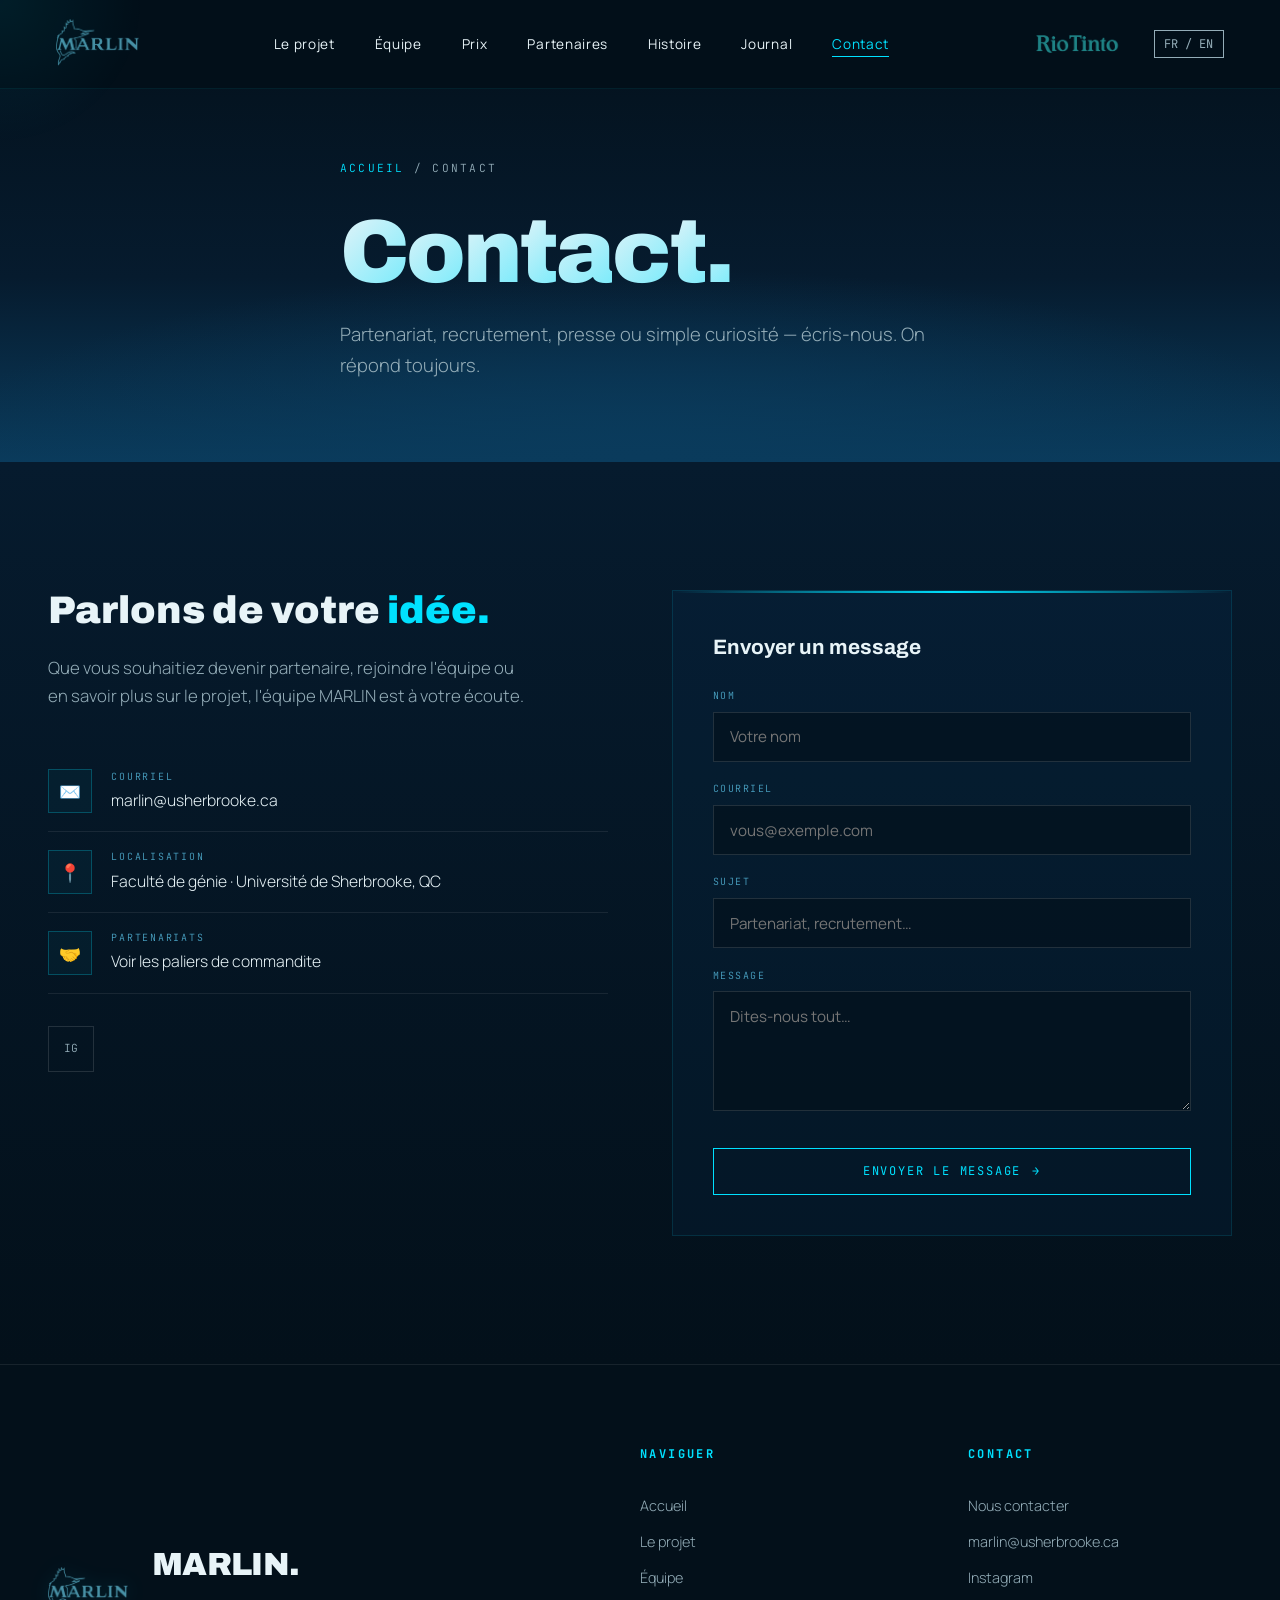
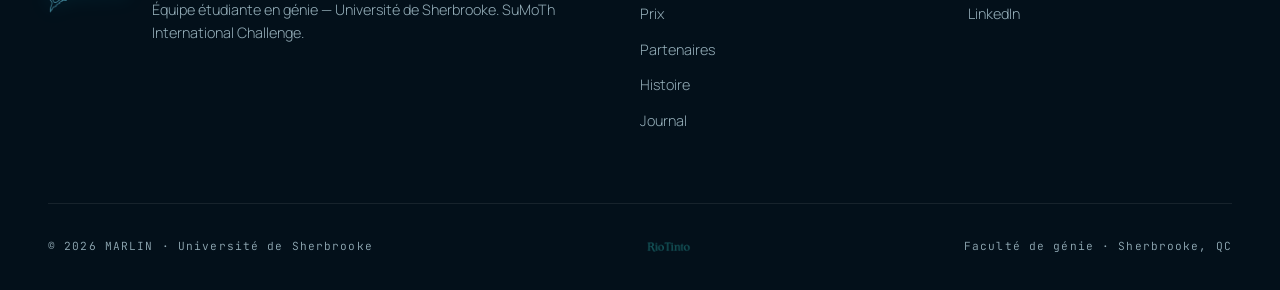
==== commit b3bad87a: "2026-07-04" ====
--- a/contact.html
+++ b/contact.html
@@ -146,7 +146,7 @@
       <h4>Contact</h4>
       <a href="contact.html">Nous contacter</a>
       <a href="mailto:marlin@usherbrooke.ca">marlin@usherbrooke.ca</a>
-      <a href="https://instagram.com/VOTRE_COMPTE_INSTA" target="_blank" rel="noopener">Instagram</a>
+      <a href="https://www.instagram.com/marlin_usherbrooke/" target="_blank" rel="noopener">Instagram</a>
       <a href="https://linkedin.com/company/VOTRE_PAGE_LINKEDIN" target="_blank" rel="noopener">LinkedIn</a>
     </div>
   </div>
@@ -157,53 +157,7 @@
   </div>
 </footer>
 
-<script>
-// ============ REVEAL ============
-const reveals = document.querySelectorAll('.reveal');
-const io = new IntersectionObserver((entries) => {
-  entries.forEach(e => { if (e.isIntersecting) { e.target.classList.add('visible'); io.unobserve(e.target); } });
-}, { threshold: 0.1 });
-reveals.forEach(el => io.observe(el));
-
-// ============ HAMBURGER ============
-const hamburger = document.getElementById('hamburger');
-const mobileNav = document.getElementById('mobile-nav');
-hamburger.addEventListener('click', () => {
-  hamburger.classList.toggle('active');
-  mobileNav.classList.toggle('open');
-  document.body.style.overflow = mobileNav.classList.contains('open') ? 'hidden' : '';
-});
-document.querySelectorAll('.mobile-link').forEach(link => {
-  link.addEventListener('click', () => {
-    hamburger.classList.remove('active');
-    mobileNav.classList.remove('open');
-    document.body.style.overflow = '';
-  });
-});
-
-// ============ LANG TOGGLE ============
-const langBtn = document.getElementById('lang-toggle');
-let isEN = false;
-langBtn.addEventListener('click', () => {
-  isEN = !isEN;
-  langBtn.textContent = isEN ? 'EN / FR' : 'FR / EN';
-  document.documentElement.lang = isEN ? 'en' : 'fr';
-});
-
-// ============ FORMULAIRE → mailto (statique, sans backend) ============
-const cform = document.getElementById('contact-form');
-if (cform) {
-  cform.addEventListener('submit', (e) => {
-    e.preventDefault();
-    const name = document.getElementById('cf-name').value;
-    const email = document.getElementById('cf-email').value;
-    const subject = document.getElementById('cf-subject').value || 'Message depuis le site MARLIN';
-    const message = document.getElementById('cf-message').value;
-    const body = `${message}\n\n— ${name} (${email})`;
-    window.location.href = `mailto:marlin@usherbrooke.ca?subject=${encodeURIComponent(subject)}&body=${encodeURIComponent(body)}`;
-  });
-}
-</script>
+<script src="main.js"></script>
 
 </body>
 </html>
--- a/style.css
+++ b/style.css
@@ -229,6 +229,7 @@
 
 #particles {
   position: absolute; inset: 0; z-index: 2; opacity: 0.5;
+  width: 100%; height: 100%;
 }
 
 /* Hero split layout */
@@ -504,43 +505,122 @@
 }
 .sumoth-badge-text p { font-size: 0.85rem !important; margin-bottom: 0 !important; }
 
-/* ============ FOILING ============ */
+/* ============ FOILING — DÉCOLLAGE AU SCROLL ============ */
 .foiling {
-  position: relative; min-height: 70vh;
-  display: flex; align-items: center; overflow: hidden;
+  position: relative;
+  height: 280vh; /* piste de scroll : le bateau décolle pendant la descente */
   background: var(--deep);
+  padding: 0;
+}
+.foiling-sticky {
+  position: sticky; top: 0;
+  height: 100vh; overflow: hidden;
+  display: flex; align-items: center; justify-content: center;
 }
 .foiling-bg {
   position: absolute; inset: 0;
-  background: linear-gradient(135deg, var(--ocean) 0%, var(--deep) 50%, var(--abyss) 100%);
-}
+  background: linear-gradient(to bottom, var(--abyss) 0%, var(--deep) 45%, var(--ocean) 100%);
+}
+/* Lignes de vitesse qui s'intensifient en vol */
+.fly-speedlines {
+  position: absolute; inset: 0; opacity: 0;
+  background: repeating-linear-gradient(to bottom, transparent 0 90px, rgba(0,225,255,0.05) 90px 91px);
+  mask-image: linear-gradient(to right, transparent, #000 30%, #000 70%, transparent);
+  -webkit-mask-image: linear-gradient(to right, transparent, #000 30%, #000 70%, transparent);
+  animation: speedlines-rush 0.8s linear infinite;
+}
+@keyframes speedlines-rush { to { background-position: -260px 0; } }
 .foiling-waves {
-  position: absolute; bottom: 0; left: 0; right: 0; height: 200px; overflow: hidden;
-}
-.foiling-waves svg { position: absolute; bottom: 0; width: 200%; animation: wave-drift 12s linear infinite; }
+  position: absolute; bottom: 0; left: 0; right: 0; height: 26vh; overflow: hidden; z-index: 2;
+}
+.foiling-waves svg { position: absolute; bottom: 0; width: 200%; height: 100%; animation: wave-drift 9s linear infinite; }
 @keyframes wave-drift { 0% { transform: translateX(0); } 100% { transform: translateX(-50%); } }
 
-.foiling-content {
-  position: relative; z-index: 2;
-  max-width: 1200px; margin: 0 auto; padding: 0 3rem;
-  display: grid; grid-template-columns: 1fr 1fr; gap: 4rem; align-items: center;
-}
-.foiling-visual { position: relative; height: 400px; display: flex; align-items: center; justify-content: center; }
-.foiling-boat { animation: foil-fly 4s ease-in-out infinite; filter: drop-shadow(0 20px 40px rgba(0,0,0,0.5)); }
-@keyframes foil-fly {
-  0%, 100% { transform: translateY(0) rotate(-2deg); }
-  50% { transform: translateY(-20px) rotate(0deg); }
-}
-.foiling-text h2 {
+.foiling-stage {
+  position: relative; z-index: 3;
+  width: 100%; max-width: 1200px; height: 100%;
+  margin: 0 auto; padding: 0 3rem;
+}
+.foiling-head {
+  position: absolute; top: 12vh; left: 3rem; z-index: 4;
+}
+.foiling-head h2 {
   font-family: 'Archivo', sans-serif; font-weight: 900;
-  font-size: clamp(2rem, 4vw, 3.5rem); letter-spacing: -0.03em; line-height: 1; margin-bottom: 1.5rem;
-}
-.foiling-text h2 .accent { color: var(--signal); }
-.foiling-text p { color: var(--foam-dim); font-size: 1.05rem; line-height: 1.7; max-width: 500px; }
-.speed-readout { display: flex; gap: 2rem; margin-top: 2rem; }
-.speed-item { text-align: center; }
-.speed-val { font-family: 'Archivo', sans-serif; font-weight: 900; font-size: 2.5rem; color: var(--signal); line-height: 1; }
-.speed-unit { font-family: 'JetBrains Mono', monospace; font-size: 0.65rem; color: var(--foam-dim); text-transform: uppercase; letter-spacing: 0.15em; margin-top: 0.3rem; }
+  font-size: clamp(2.2rem, 5vw, 4.5rem); letter-spacing: -0.03em; line-height: 0.95;
+  margin-top: 1rem;
+}
+.foiling-head h2 .accent { color: var(--signal); }
+
+/* Le bateau, posé sur l'eau puis en vol */
+.foiling-boat {
+  position: absolute; left: 50%; bottom: 9vh;
+  transform: translateX(-50%);
+  will-change: transform;
+  filter: drop-shadow(0 24px 30px rgba(0,0,0,0.55));
+  z-index: 3;
+}
+.foiling-boat svg { display: block; width: min(46vw, 480px); height: auto; }
+
+/* HUD télémétrie de vol */
+.fly-hud {
+  position: absolute; top: 12vh; right: 3rem; z-index: 4;
+  display: grid; gap: 0.7rem; min-width: 210px;
+  font-family: 'JetBrains Mono', monospace;
+  padding: 1.2rem 1.4rem;
+  border: 1px solid rgba(0,225,255,0.2);
+  background: rgba(3,16,26,0.55);
+  backdrop-filter: blur(6px);
+}
+.fly-hud::before {
+  content: 'VOL · DONNÉES LIVE';
+  font-size: 0.55rem; letter-spacing: 0.25em; color: var(--rust);
+  border-bottom: 1px solid rgba(0,225,255,0.15); padding-bottom: 0.5rem;
+}
+.fly-row { display: flex; justify-content: space-between; align-items: baseline; gap: 1.5rem; }
+.fly-row .k { font-size: 0.6rem; letter-spacing: 0.18em; color: var(--foam-dim); text-transform: uppercase; }
+.fly-row .v { font-family: 'Archivo', sans-serif; font-weight: 900; font-size: 1.5rem; color: var(--signal); }
+.fly-row .u { font-size: 0.6rem; color: var(--signal-dim); }
+
+/* Jauge d'altitude */
+.alt-ruler {
+  position: absolute; right: calc(50% - min(23vw, 240px) - 4rem); bottom: 9vh; z-index: 3;
+  height: 32vh; width: 1px;
+  background: rgba(0,225,255,0.2);
+}
+.alt-ruler .alt-fill {
+  position: absolute; bottom: 0; left: -1px; width: 3px;
+  background: linear-gradient(to top, var(--signal), var(--rust));
+  height: 0%;
+  box-shadow: 0 0 12px rgba(0,225,255,0.5);
+}
+.alt-ruler .alt-label {
+  position: absolute; top: -1.6rem; left: -1.4rem;
+  font-family: 'JetBrains Mono', monospace; font-size: 0.55rem;
+  letter-spacing: 0.2em; color: var(--signal-dim); white-space: nowrap;
+}
+
+/* Légende de phase (bas de la scène) */
+.fly-caption {
+  position: absolute; bottom: 4.5vh; left: 50%; transform: translateX(-50%);
+  z-index: 4; text-align: center; width: min(90%, 640px);
+}
+.fly-caption .phase-tag {
+  font-family: 'JetBrains Mono', monospace; font-size: 0.62rem;
+  text-transform: uppercase; letter-spacing: 0.25em; color: var(--signal);
+}
+.fly-caption p {
+  margin-top: 0.4rem; color: var(--foam); font-size: 1.02rem; line-height: 1.5;
+  text-shadow: 0 2px 12px rgba(3,16,26,0.9);
+}
+.fly-progress {
+  margin: 1rem auto 0; width: 220px; height: 2px;
+  background: rgba(0,225,255,0.15); position: relative;
+}
+.fly-progress span {
+  position: absolute; inset: 0; transform-origin: left;
+  background: linear-gradient(to right, var(--signal), var(--rust));
+  transform: scaleX(0);
+}
 
 /* ============ APERCU / EXPLORE (accueil) ============ */
 .explore { background: var(--abyss); position: relative; overflow: hidden; }
@@ -777,6 +857,10 @@
   content: ''; position: absolute; inset: 0;
   background: linear-gradient(to top, rgba(3,16,26,0.7) 0%, transparent 50%);
 }
+.member-photo img {
+  position: absolute; inset: 0;
+  width: 100%; height: 100%; object-fit: cover;
+}
 .member-photo .placeholder-icon {
   position: absolute; top: 50%; left: 50%;
   transform: translate(-50%, -50%);
@@ -881,9 +965,14 @@
   display: flex; align-items: center; justify-content: center;
   text-decoration: none;
   background: rgba(6,27,46,0.9);
-  backdrop-filter: blur(8px);
   overflow: hidden;
 }
+/* Flottement continu des cartes (décalé entre elles) */
+.sponsor-card-wrap { animation: slot-float 7s ease-in-out infinite; }
+.sponsor-tier-grid .sponsor-card-wrap:nth-child(2n) { animation-delay: -2.3s; }
+.sponsor-tier-grid .sponsor-card-wrap:nth-child(3n) { animation-delay: -4.6s; }
+/* Emplacement disponible animé dans la vitrine à grades */
+.sponsor-card.is-empty { flex-direction: column; gap: 0.45rem; }
 .sponsor-card::after {
   content: ''; position: absolute; inset: 0;
   background: linear-gradient(135deg, rgba(255,255,255,0.03) 0%, transparent 50%);
@@ -1437,6 +1526,298 @@
   opacity: 0.5;
 }
 
+/* ============================================================
+   DYNAMIQUE 2.0 — progression, curseur, tilt, stagger, marquee
+   ============================================================ */
+
+/* Fade-in de page */
+html.js body { opacity: 0; transition: opacity 0.6s ease; }
+html.js body.page-loaded { opacity: 1; }
+
+/* Sélection + scrollbar custom */
+::selection { background: rgba(0,225,255,0.35); color: #fff; }
+html { scrollbar-color: var(--ocean) var(--abyss); }
+::-webkit-scrollbar { width: 10px; }
+::-webkit-scrollbar-track { background: var(--abyss); }
+::-webkit-scrollbar-thumb {
+  background: linear-gradient(to bottom, var(--surface), var(--ocean));
+  border-radius: 5px; border: 2px solid var(--abyss);
+}
+::-webkit-scrollbar-thumb:hover { background: var(--signal-dim); }
+
+/* Barre de progression de scroll */
+.scroll-progress {
+  position: fixed; top: 0; left: 0; right: 0; height: 2px;
+  background: linear-gradient(to right, var(--signal), var(--rust));
+  transform: scaleX(0); transform-origin: left;
+  z-index: 200; pointer-events: none;
+  box-shadow: 0 0 12px rgba(0,225,255,0.5);
+}
+
+/* Bouton retour en haut */
+.back-top {
+  position: fixed; bottom: 2rem; right: 2rem; z-index: 90;
+  width: 46px; height: 46px;
+  display: flex; align-items: center; justify-content: center;
+  background: rgba(3,16,26,0.85); color: var(--signal);
+  border: 1px solid rgba(0,225,255,0.3);
+  backdrop-filter: blur(8px);
+  cursor: pointer;
+  opacity: 0; transform: translateY(16px); pointer-events: none;
+  transition: opacity 0.35s, transform 0.35s, border-color 0.25s, box-shadow 0.25s;
+}
+.back-top.show { opacity: 1; transform: translateY(0); pointer-events: auto; }
+.back-top:hover { border-color: var(--signal); box-shadow: 0 0 20px rgba(0,225,255,0.25); }
+
+/* Curseur lumineux */
+.cursor-glow {
+  position: fixed; top: 0; left: 0; z-index: 9999;
+  width: 340px; height: 340px;
+  margin: -170px 0 0 -170px;
+  background: radial-gradient(circle, rgba(0,225,255,0.07) 0%, transparent 60%);
+  border-radius: 50%; pointer-events: none;
+  transition: opacity 0.3s;
+}
+.cursor-ring {
+  position: fixed; top: 0; left: 0; z-index: 9999;
+  width: 28px; height: 28px;
+  margin: -14px 0 0 -14px;
+  border: 1px solid rgba(0,225,255,0.5);
+  border-radius: 50%; pointer-events: none;
+  transition: width 0.25s, height 0.25s, margin 0.25s, border-color 0.25s, opacity 0.3s;
+}
+.cursor-ring.on-link {
+  width: 48px; height: 48px; margin: -24px 0 0 -24px;
+  border-color: rgba(255,107,53,0.7);
+}
+
+/* Stagger : enfants des grilles qui apparaissent en cascade */
+.reveal .stagger-item {
+  opacity: 0; transform: translateY(26px);
+  transition: opacity 0.7s ease, transform 0.7s ease;
+  transition-delay: calc(var(--si, 0) * 90ms);
+}
+.reveal.visible .stagger-item { opacity: 1; transform: translateY(0); }
+
+/* Lueur qui suit la souris sur les cartes */
+.glow-card { position: relative; }
+.glow-card::after {
+  content: ''; position: absolute; inset: 0; z-index: 0;
+  background: radial-gradient(220px circle at var(--mx, 50%) var(--my, 50%), rgba(0,225,255,0.08), transparent 65%);
+  opacity: 0; transition: opacity 0.35s;
+  pointer-events: none;
+}
+.glow-card:hover::after { opacity: 1; }
+
+/* Filtres journal/galerie */
+.filtered-out { display: none !important; }
+
+/* Marquee (bandeau défilant) */
+.marquee {
+  position: relative; z-index: 2;
+  overflow: hidden; white-space: nowrap;
+  padding: 1.1rem 0;
+  border-top: 1px solid rgba(0,225,255,0.12);
+  border-bottom: 1px solid rgba(0,225,255,0.12);
+  background: rgba(3,16,26,0.7);
+  backdrop-filter: blur(4px);
+}
+.marquee-track {
+  display: inline-flex; gap: 3.5rem;
+  animation: marquee-scroll 28s linear infinite;
+  will-change: transform;
+}
+.marquee:hover .marquee-track { animation-play-state: paused; }
+@keyframes marquee-scroll { to { transform: translateX(-50%); } }
+.marquee-item {
+  display: inline-flex; align-items: center; gap: 3.5rem;
+  font-family: 'JetBrains Mono', monospace;
+  font-size: 0.72rem; text-transform: uppercase; letter-spacing: 0.25em;
+  color: var(--foam-dim);
+}
+.marquee-item strong { color: var(--signal); font-weight: 500; }
+.marquee-item::after { content: '◆'; color: var(--rust); font-size: 0.5rem; }
+
+/* Shimmer sur les grands titres dégradés */
+.hero h1, .page-hero h1 {
+  background-size: 200% 200%;
+  animation: title-shimmer 7s ease-in-out infinite;
+}
+@keyframes title-shimmer {
+  0%, 100% { background-position: 0% 50%; }
+  50% { background-position: 100% 50%; }
+}
+
+/* Onglets vue 3D / vidéo (page projet) */
+.stage-tabs {
+  display: flex; gap: 0.6rem; margin-top: 2rem;
+}
+.stage-tab {
+  font-family: 'JetBrains Mono', monospace; font-size: 0.68rem;
+  text-transform: uppercase; letter-spacing: 0.18em;
+  padding: 0.55rem 1.2rem;
+  background: transparent; color: var(--foam-dim);
+  border: 1px solid rgba(255,255,255,0.15);
+  cursor: pointer; transition: all 0.25s;
+}
+.stage-tab:hover { border-color: var(--signal); color: var(--signal); }
+.stage-tab.active {
+  background: rgba(0,225,255,0.08); color: var(--signal);
+  border-color: var(--signal);
+  box-shadow: 0 0 18px rgba(0,225,255,0.15);
+}
+#stl-canvas-wrap { position: absolute; inset: 0; display: none; }
+#stl-canvas-wrap.active { display: block; }
+
+/* ============ TITRES : lettres en cascade ============ */
+.hero h1 .sw, .page-hero h1 .sw {
+  display: inline-block; overflow: hidden; vertical-align: bottom;
+  white-space: nowrap;
+  padding: 0.12em 0.02em 0.16em; margin: -0.12em -0.02em -0.16em;
+  background: inherit;
+}
+.sl {
+  display: inline-block;
+  transform: translateY(120%) rotate(5deg);
+  transition: transform 0.9s cubic-bezier(0.16, 1, 0.3, 1);
+  transition-delay: calc(var(--li, 0) * 42ms);
+  background: inherit;
+  -webkit-background-clip: text; background-clip: text;
+  -webkit-text-fill-color: transparent;
+}
+.title-in .sl { transform: translateY(0) rotate(0deg); }
+
+/* ============ INTRO SONAR (accueil) ============ */
+.intro {
+  position: fixed; inset: 0; z-index: 1000;
+  background: var(--abyss);
+  display: flex; flex-direction: column; align-items: center; justify-content: center;
+  gap: 2rem;
+  transition: opacity 0.7s ease, visibility 0.7s;
+}
+.intro.done { opacity: 0; visibility: hidden; pointer-events: none; }
+.intro-sonar {
+  position: relative; width: 90px; height: 90px;
+}
+.intro-sonar::before, .intro-sonar::after {
+  content: ''; position: absolute; inset: 0;
+  border: 1px solid var(--signal); border-radius: 50%;
+  animation: sonar-ping 1.6s ease-out infinite;
+}
+.intro-sonar::after { animation-delay: 0.8s; }
+@keyframes sonar-ping {
+  0% { transform: scale(0.15); opacity: 1; }
+  100% { transform: scale(1.4); opacity: 0; }
+}
+.intro-sonar .dot {
+  position: absolute; top: 50%; left: 50%;
+  width: 8px; height: 8px; margin: -4px;
+  background: var(--signal); border-radius: 50%;
+  box-shadow: 0 0 18px rgba(0,225,255,0.9);
+}
+.intro-word {
+  font-family: 'Archivo', sans-serif; font-weight: 900;
+  font-size: clamp(1.6rem, 4vw, 2.6rem); letter-spacing: 0.45em;
+  color: var(--foam); text-indent: 0.45em;
+}
+.intro-word span { opacity: 0; animation: intro-letter 0.5s forwards; }
+.intro-word span:nth-child(1) { animation-delay: 0.10s; }
+.intro-word span:nth-child(2) { animation-delay: 0.18s; }
+.intro-word span:nth-child(3) { animation-delay: 0.26s; }
+.intro-word span:nth-child(4) { animation-delay: 0.34s; }
+.intro-word span:nth-child(5) { animation-delay: 0.42s; }
+.intro-word span:nth-child(6) { animation-delay: 0.50s; }
+@keyframes intro-letter {
+  from { opacity: 0; transform: translateY(12px); filter: blur(6px); }
+  to { opacity: 1; transform: translateY(0); filter: blur(0); }
+}
+.intro-bar {
+  width: 160px; height: 1px; background: rgba(0,225,255,0.15);
+  position: relative; overflow: hidden;
+}
+.intro-bar::after {
+  content: ''; position: absolute; inset: 0;
+  background: var(--signal); transform-origin: left;
+  animation: intro-load 1.1s cubic-bezier(0.6, 0, 0.3, 1) forwards;
+}
+@keyframes intro-load { from { transform: scaleX(0); } to { transform: scaleX(1); } }
+
+/* ============ TÉLÉMÉTRIE HERO (simulation) ============ */
+.telemetry {
+  margin-top: 1.6rem;
+  width: 100%; max-width: 360px;
+  border: 1px solid rgba(0,225,255,0.18);
+  background: rgba(3,16,26,0.5);
+  backdrop-filter: blur(6px);
+  font-family: 'JetBrains Mono', monospace;
+  position: relative; overflow: hidden;
+}
+.telemetry::after { /* balayage scanline */
+  content: ''; position: absolute; left: 0; right: 0; top: 0; height: 1px;
+  background: linear-gradient(to right, transparent, rgba(0,225,255,0.5), transparent);
+  animation: telemetry-scan 3.5s linear infinite;
+}
+@keyframes telemetry-scan { 0% { top: 0; } 100% { top: 100%; } }
+.telemetry-head {
+  display: flex; align-items: center; gap: 0.6rem;
+  padding: 0.6rem 1rem;
+  font-size: 0.55rem; letter-spacing: 0.25em; text-transform: uppercase;
+  color: var(--foam-dim);
+  border-bottom: 1px solid rgba(0,225,255,0.12);
+}
+.telemetry-head .rec {
+  width: 6px; height: 6px; border-radius: 50%;
+  background: var(--rust);
+  animation: pulse 1.4s infinite;
+}
+.telemetry-grid {
+  display: grid; grid-template-columns: 1fr 1fr;
+}
+.telemetry-cell {
+  padding: 0.8rem 1rem;
+  border-top: 1px solid rgba(0,225,255,0.07);
+}
+.telemetry-cell:nth-child(odd) { border-right: 1px solid rgba(0,225,255,0.07); }
+.telemetry-cell .tk {
+  font-size: 0.52rem; letter-spacing: 0.2em; text-transform: uppercase;
+  color: var(--signal-dim);
+}
+.telemetry-cell .tv {
+  font-family: 'Archivo', sans-serif; font-weight: 900; font-size: 1.35rem;
+  color: var(--foam); line-height: 1.2; font-variant-numeric: tabular-nums;
+}
+.telemetry-cell .tv small { font-size: 0.65rem; color: var(--signal-dim); font-family: 'JetBrains Mono', monospace; font-weight: 400; }
+
+/* ============ RIDEAU DE TRANSITION ============ */
+.page-wipe {
+  position: fixed; inset: 0; z-index: 999;
+  background: linear-gradient(135deg, var(--abyss) 0%, var(--deep) 100%);
+  border-top: 2px solid var(--signal);
+  transform: translateY(101%);
+  transition: transform 0.4s cubic-bezier(0.65, 0, 0.35, 1);
+  display: flex; align-items: center; justify-content: center;
+}
+.page-wipe.in { transform: translateY(0); }
+.page-wipe-tag {
+  font-family: 'JetBrains Mono', monospace; font-size: 0.65rem;
+  text-transform: uppercase; letter-spacing: 0.3em; color: var(--signal);
+  opacity: 0; animation: intro-letter 0.3s 0.15s forwards;
+}
+
+/* Accessibilité : réduire les animations */
+@media (prefers-reduced-motion: reduce) {
+  *, *::before, *::after {
+    animation-duration: 0.001s !important;
+    animation-iteration-count: 1 !important;
+    transition-duration: 0.001s !important;
+  }
+  html { scroll-behavior: auto; }
+  .reveal, .reveal .stagger-item { opacity: 1; transform: none; }
+  .sl { transform: none; }
+  .foiling { height: auto; min-height: 100vh; }
+  .foiling-sticky { position: relative; }
+}
+
 /* ============ MOBILE ============ */
 @media (max-width: 820px) {
   nav, body.subpage nav { padding: 0.8rem 1.5rem; }
@@ -1448,8 +1829,6 @@
   .hero-meta { left: 1.5rem; right: 1.5rem; bottom: 1.5rem; flex-direction: column; gap: 1rem; align-items: flex-start; }
   .hero-logo { display: none; }
   .defi-grid { grid-template-columns: 1fr; gap: 3rem; }
-  .foiling-content { grid-template-columns: 1fr; gap: 2rem; padding: 0 1.5rem; }
-  .foiling-visual { height: 250px; }
   .neural-grid { grid-template-columns: 1fr; gap: 3rem; }
   .neural-visual { height: 300px; }
   .pcb-grid { grid-template-columns: 1fr; gap: 3rem; }
@@ -1475,4 +1854,23 @@
   .target-banner { grid-template-columns: 1fr; text-align: center; }
   .target-icon { margin: 0 auto; }
   .palmares-item { grid-template-columns: 1fr; gap: 0.8rem; text-align: left; }
-}
+  .back-top { bottom: 1.2rem; right: 1.2rem; width: 42px; height: 42px; }
+  .marquee-item { font-size: 0.6rem; gap: 2rem; }
+  .marquee-track { gap: 2rem; }
+  .stl-stage { height: 380px; }
+  .foiling { height: 220vh; }
+  .foiling-head { left: 1.5rem; top: 9vh; }
+  .fly-hud {
+    top: 27vh; bottom: auto; left: 1.5rem; right: 1.5rem;
+    min-width: 0; padding: 0.7rem 1rem;
+    display: flex; justify-content: space-between; gap: 1rem;
+  }
+  .fly-hud::before { display: none; }
+  .fly-row { flex-direction: column; align-items: flex-start; gap: 0.1rem; }
+  .fly-row .v { font-size: 1.15rem; }
+  .foiling-boat svg { width: 78vw; }
+  .alt-ruler { display: none; }
+  .fly-caption { bottom: 3vh; }
+  .fly-caption p { font-size: 0.88rem; }
+  .telemetry { margin-left: auto; margin-right: auto; }
+}
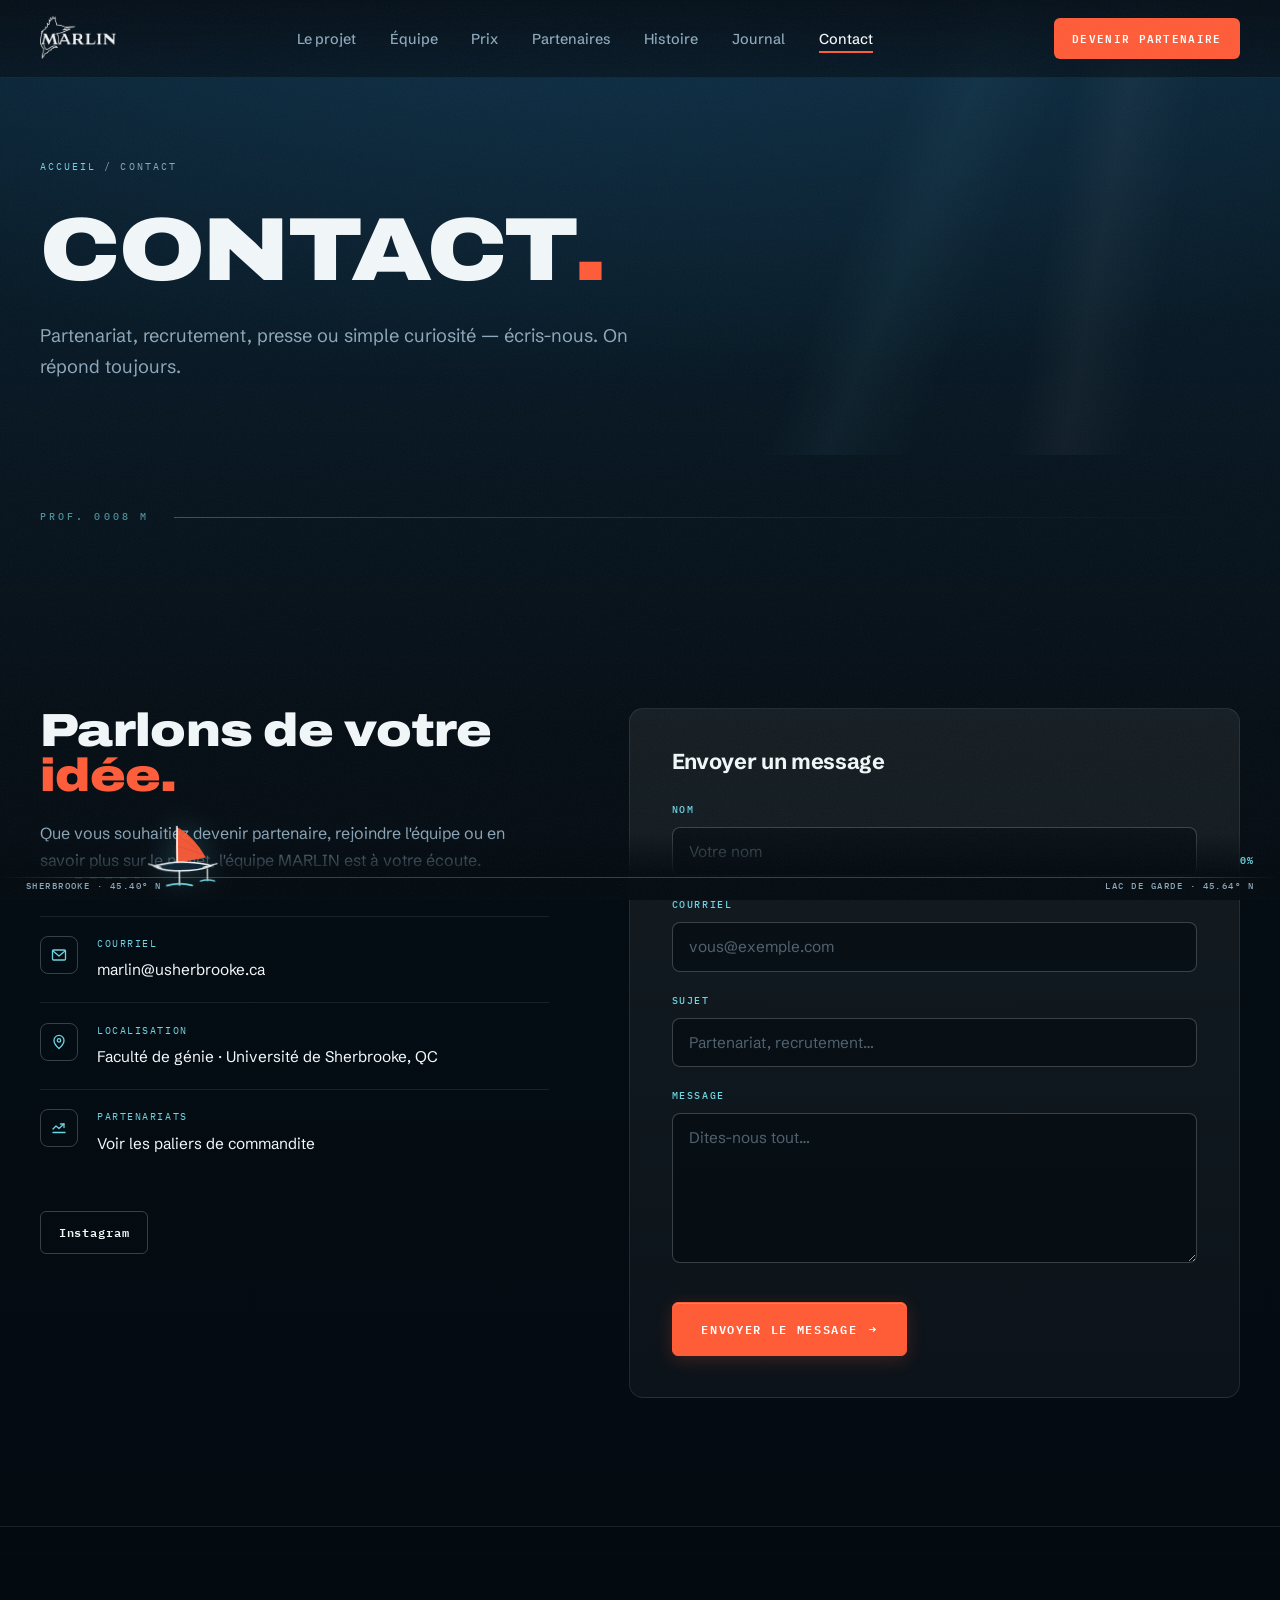
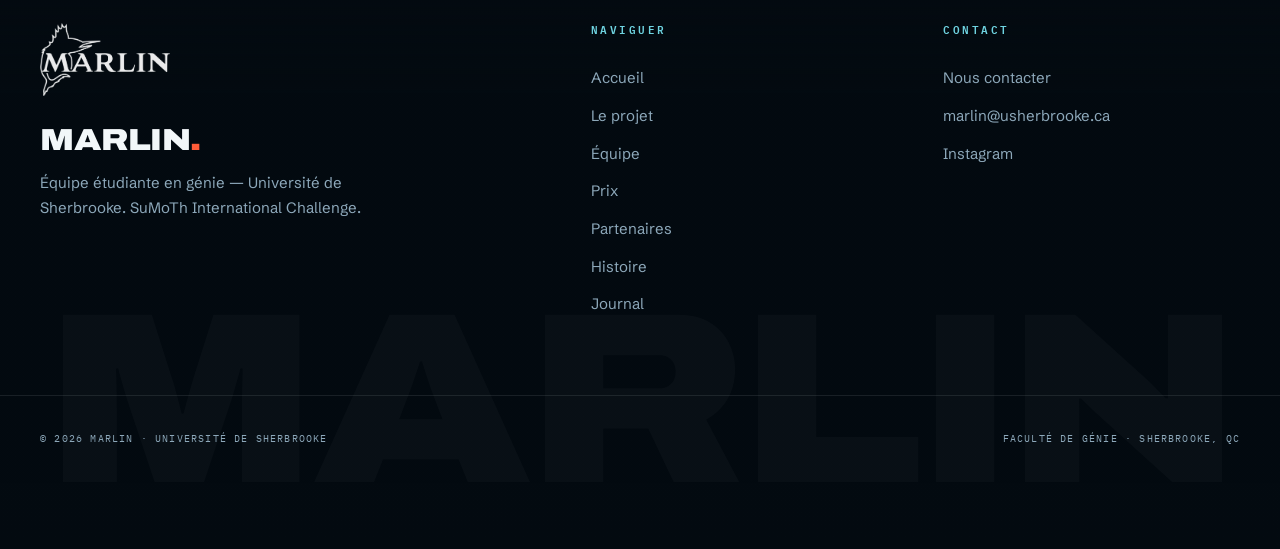
==== commit 08f04164: "2026-07-12" ====
--- a/contact.html
+++ b/contact.html
@@ -5,17 +5,15 @@
 <meta name="viewport" content="width=device-width, initial-scale=1.0">
 <title>Contact — MARLIN | Université de Sherbrooke</title>
 <meta name="description" content="Contactez l'équipe MARLIN — partenariats, recrutement, presse. Université de Sherbrooke, Faculté de génie.">
-<meta name="theme-color" content="#03101a">
+<meta name="theme-color" content="#050d14">
 <link rel="icon" type="image/png" href="media/LogoMarlin.png">
 <link rel="apple-touch-icon" href="media/LogoMarlin.png">
 <link rel="preconnect" href="https://fonts.googleapis.com">
 <link rel="preconnect" href="https://fonts.gstatic.com" crossorigin>
-<link href="https://fonts.googleapis.com/css2?family=Archivo:wght@400;500;700;900&family=Manrope:wght@300;400;500;600&family=JetBrains+Mono:wght@400;500&display=swap" rel="stylesheet">
+<link href="https://fonts.googleapis.com/css2?family=Archivo:wdth,wght@62.5..125,100..900&family=Schibsted+Grotesk:wght@400;500;700&family=IBM+Plex+Mono:wght@400;500;600&display=swap" rel="stylesheet">
 <link rel="stylesheet" href="style.css">
 </head>
 <body class="subpage">
-
-<div class="grid-bg"></div>
 
 <!-- ============ NAV ============ -->
 <nav id="nav">
@@ -30,8 +28,7 @@
     <li><a href="contact.html" class="active">Contact</a></li>
   </ul>
   <div class="nav-right">
-    <img src="media/UdeS_logo_h_noirHR.png" alt="Université de Sherbrooke" class="nav-udes">
-    <button class="lang" id="lang-toggle">FR / EN</button>
+    <a href="partenaires.html" class="nav-cta">Devenir partenaire</a>
     <button class="hamburger" id="hamburger" aria-label="Menu">
       <span></span><span></span><span></span>
     </button>
@@ -56,7 +53,7 @@
     <div class="breadcrumb">
       <a href="index.html">Accueil</a> / Contact
     </div>
-    <h1>Contact.</h1>
+    <h1>Contact<span class="accent">.</span></h1>
     <p>Partenariat, recrutement, presse ou simple curiosité — écris-nous. On répond toujours.</p>
   </div>
 </section>
@@ -72,21 +69,27 @@
         <p>Que vous souhaitiez devenir partenaire, rejoindre l'équipe ou en savoir plus sur le projet, l'équipe MARLIN est à votre écoute.</p>
 
         <div class="contact-detail">
-          <div class="ico">✉️</div>
+          <div class="ico" aria-hidden="true">
+            <svg width="16" height="16" viewBox="0 0 16 16" fill="none"><rect x="1.5" y="3" width="13" height="10" rx="1" stroke="currentColor" stroke-width="1.3"/><path d="M2 4l6 5 6-5" stroke="currentColor" stroke-width="1.3" stroke-linecap="round" stroke-linejoin="round"/></svg>
+          </div>
           <div>
             <div class="ct-label">Courriel</div>
             <a href="mailto:marlin@usherbrooke.ca">marlin@usherbrooke.ca</a>
           </div>
         </div>
         <div class="contact-detail">
-          <div class="ico">📍</div>
+          <div class="ico" aria-hidden="true">
+            <svg width="16" height="16" viewBox="0 0 16 16" fill="none"><path d="M8 14.5s5-4.6 5-8.1A5 5 0 0 0 3 6.4c0 3.5 5 8.1 5 8.1z" stroke="currentColor" stroke-width="1.3"/><circle cx="8" cy="6.4" r="1.7" stroke="currentColor" stroke-width="1.3"/></svg>
+          </div>
           <div>
             <div class="ct-label">Localisation</div>
             <span class="ct-val">Faculté de génie · Université de Sherbrooke, QC</span>
           </div>
         </div>
         <div class="contact-detail">
-          <div class="ico">🤝</div>
+          <div class="ico" aria-hidden="true">
+            <svg width="16" height="16" viewBox="0 0 16 16" fill="none"><path d="M2 9l3-3 3 2.5L13 4" stroke="currentColor" stroke-width="1.3" stroke-linecap="round" stroke-linejoin="round"/><path d="M9.5 4H13v3.5" stroke="currentColor" stroke-width="1.3" stroke-linecap="round" stroke-linejoin="round"/><path d="M2 12.5h12" stroke="currentColor" stroke-width="1.3" stroke-linecap="round"/></svg>
+          </div>
           <div>
             <div class="ct-label">Partenariats</div>
             <a href="partenaires.html">Voir les paliers de commandite</a>
@@ -94,7 +97,7 @@
         </div>
 
         <div class="contact-socials">
-          <a href="https://www.instagram.com/marlin_usherbrooke/" target="_blank" rel="noopener" class="contact-social">IG</a>
+          <a href="https://www.instagram.com/marlin_usherbrooke/" target="_blank" rel="noopener" class="contact-social">Instagram</a>
         </div>
       </div>
 
@@ -127,10 +130,8 @@
   <div class="footer-grid">
     <div class="footer-brand">
       <img src="media/LogoMarlin.png" alt="MARLIN" class="footer-logo">
-      <div class="footer-brand-text">
-        <h3>MARLIN.</h3>
-        <p>Équipe étudiante en génie — Université de Sherbrooke. SuMoTh International Challenge.</p>
-      </div>
+      <h3>MARLIN<span class="accent">.</span></h3>
+      <p>Équipe étudiante en génie — Université de Sherbrooke. SuMoTh International Challenge.</p>
     </div>
     <div class="footer-col">
       <h4>Naviguer</h4>
@@ -147,12 +148,10 @@
       <a href="contact.html">Nous contacter</a>
       <a href="mailto:marlin@usherbrooke.ca">marlin@usherbrooke.ca</a>
       <a href="https://www.instagram.com/marlin_usherbrooke/" target="_blank" rel="noopener">Instagram</a>
-      <a href="https://linkedin.com/company/VOTRE_PAGE_LINKEDIN" target="_blank" rel="noopener">LinkedIn</a>
     </div>
   </div>
   <div class="footer-bottom">
     <div>© 2026 MARLIN · Université de Sherbrooke</div>
-    <img src="media/UdeS_logo_h_noirHR.png" alt="UdeS" class="footer-udes">
     <div>Faculté de génie · Sherbrooke, QC</div>
   </div>
 </footer>
--- a/style.css
+++ b/style.css
@@ -1,1876 +1,2027 @@
 /* ============================================================
-   MARLIN — Feuille de style partagée
-   Palette « abyss / signal » — Université de Sherbrooke
+   MARLIN — Abysse cinématique
+   Dégradés de profondeur · écume · corail voile · aqua donnée
+   La page descend de la surface vers l'abysse.
    ============================================================ */
+
 :root {
-  --abyss: #03101a;
-  --deep: #061b2e;
-  --ocean: #0a3b5c;
-  --surface: #1a6e9c;
-  --signal: #00e1ff;
-  --signal-dim: #4aa3c4;
-  --foam: #e8f4f8;
-  --foam-dim: #94adb8;
-  --rust: #ff6b35;
-  --gold: #ffd700;
-  --silver: #c0c0c0;
-  --platine: #e5e4e2;
-  --grid: rgba(0, 225, 255, 0.06);
-}
+  --abyss-0: #030a10;
+  --abyss-1: #050d14;
+  --abyss-2: #081826;
+  --abyss-3: #0c2536;
+  --surface-glow: #10344e;
+  --panel: rgba(242, 247, 249, 0.035);
+  --panel-2: rgba(242, 247, 249, 0.065);
+  --foam: #f2f7f9;
+  --foam-dim: #8da8ba;
+  --line: rgba(242, 247, 249, 0.09);
+  --line-strong: rgba(242, 247, 249, 0.22);
+  --coral: #ff5c38;
+  --coral-soft: #ff8266;
+  --coral-deep: #d94422;
+  --aqua: #6fd3e0;
+  --aqua-deep: #3c96a8;
+  --font-display: 'Archivo', 'Schibsted Grotesk', system-ui, sans-serif;
+  --font-sans: 'Schibsted Grotesk', system-ui, sans-serif;
+  --font-mono: 'IBM Plex Mono', ui-monospace, monospace;
+  --nav-h: 78px;
+  --voyage-h: 66px;
+}
+
 * { margin: 0; padding: 0; box-sizing: border-box; }
 html { scroll-behavior: smooth; }
+
 body {
-  background: var(--abyss);
-  color: var(--foam);
-  font-family: 'Manrope', sans-serif;
-  font-weight: 300;
-  line-height: 1.6;
+  color: var(--foam);
+  font-family: var(--font-sans);
+  font-weight: 400;
+  font-size: 1rem;
+  line-height: 1.7;
   overflow-x: hidden;
-}
-.label {
-  font-family: 'JetBrains Mono', monospace;
-  font-size: 11px;
-  text-transform: uppercase;
-  letter-spacing: 0.25em;
-  color: var(--signal);
+  padding-bottom: var(--voyage-h);
+  background-color: var(--abyss-1);
+  /* Lumière de surface en haut, abysse en bas : la page « plonge » */
+  background-image:
+    radial-gradient(ellipse 130% 46rem at 50% -8rem, var(--surface-glow) 0%, rgba(16, 52, 78, 0) 70%),
+    linear-gradient(to bottom, #082031 0%, var(--abyss-1) 34%, var(--abyss-0) 100%);
+  background-repeat: no-repeat;
+  background-size: 100% 100%;
+}
+
+/* Grain de film — tue les aplats numériques */
+body::after {
+  content: '';
+  position: fixed;
+  inset: 0;
+  z-index: 300;
+  pointer-events: none;
+  opacity: 0.05;
+  background-image: url("data:image/svg+xml,%3Csvg xmlns='http://www.w3.org/2000/svg' width='180' height='180'%3E%3Cfilter id='n'%3E%3CfeTurbulence type='fractalNoise' baseFrequency='0.85' numOctaves='2' stitchTiles='stitch'/%3E%3CfeColorMatrix type='saturate' values='0'/%3E%3C/filter%3E%3Crect width='180' height='180' filter='url(%23n)'/%3E%3C/svg%3E");
+}
+
+::selection { background: var(--coral); color: #fff; }
+
+img { max-width: 100%; display: block; }
+a { color: inherit; }
+
+.js body { opacity: 0; transition: opacity 0.4s ease; }
+.js body.page-loaded { opacity: 1; }
+
+h1, h2 {
+  font-family: var(--font-display);
+  font-stretch: 118%;
+  font-weight: 900;
+  letter-spacing: -0.015em;
+  line-height: 0.98;
+}
+h3, h4 { font-weight: 700; letter-spacing: -0.015em; line-height: 1.12; }
+
+/* ============ UTILITAIRES ============ */
+.container { max-width: 1280px; margin: 0 auto; padding: 0 2.5rem; }
+
+section { position: relative; padding: 8rem 0; }
+
+.kicker {
+  font-family: var(--font-mono);
+  font-size: 0.7rem;
+  font-weight: 500;
+  text-transform: uppercase;
+  letter-spacing: 0.26em;
+  color: var(--aqua);
+  display: inline-flex;
+  align-items: center;
+  gap: 0.7rem;
+}
+.kicker::before {
+  content: '';
+  width: 28px; height: 1px;
+  background: var(--coral);
+}
+
+.section-head { margin-bottom: 4.5rem; max-width: 920px; }
+.section-head .kicker { margin-bottom: 1.4rem; }
+.section-head h2 {
+  font-size: clamp(2.4rem, 5vw, 4.2rem);
+  color: var(--foam);
+}
+.section-head h2 .accent { color: var(--coral); }
+.section-head p {
+  margin-top: 1.6rem;
+  font-size: 1.1rem;
+  color: var(--foam-dim);
+  max-width: 660px;
+}
+p { color: var(--foam-dim); }
+
+/* Bande immergée : voile de lumière qui se fond dans la colonne d'eau */
+.section--deep {
+  background: linear-gradient(to bottom,
+    transparent,
+    rgba(242, 247, 249, 0.032) 14%,
+    rgba(242, 247, 249, 0.032) 86%,
+    transparent);
+}
+
+/* Lignes de profondeur — transitions entre sections, façon relevé
+   bathymétrique. Le libellé PROF. est calculé par main.js. */
+.waterline {
+  display: flex;
+  align-items: center;
+  gap: 1.6rem;
+  max-width: 1280px;
+  margin: 0 auto;
+  padding: 3.4rem 2.5rem;
+}
+.waterline::before {
+  content: attr(data-depth);
+  font-family: var(--font-mono);
+  font-size: 0.6rem;
+  font-weight: 500;
+  letter-spacing: 0.32em;
+  color: rgba(111, 211, 224, 0.65);
+  white-space: nowrap;
+}
+.waterline::after {
+  content: '';
+  flex: 1;
+  height: 1px;
+  background: linear-gradient(to right,
+    rgba(111, 211, 224, 0.35),
+    rgba(242, 247, 249, 0.07) 55%,
+    transparent);
+}
+.waterline--up { transform: none; }
+
+/* Ancres : ne pas coller sous la nav fixe */
+[id] { scroll-margin-top: calc(var(--nav-h) + 1.5rem); }
+
+/* Boutons */
+.btn {
+  display: inline-flex;
+  align-items: center;
+  gap: 0.7rem;
+  padding: 1rem 1.8rem;
+  font-family: var(--font-mono);
+  font-size: 0.74rem;
+  font-weight: 600;
+  text-transform: uppercase;
+  letter-spacing: 0.14em;
+  text-decoration: none;
+  color: var(--foam);
+  background: transparent;
+  border: 1px solid var(--line-strong);
+  border-radius: 6px;
+  cursor: pointer;
+  transition: background 0.25s ease, color 0.25s ease, border-color 0.25s ease, box-shadow 0.25s ease, transform 0.25s ease;
+}
+.btn:hover {
+  border-color: var(--foam);
+  background: var(--foam);
+  color: var(--abyss-1);
+  transform: translateY(-1px);
+}
+.btn.primary {
+  background: var(--coral);
+  border-color: var(--coral);
+  color: #fff;
+  box-shadow: inset 0 1px 0 rgba(255, 255, 255, 0.24), 0 4px 18px rgba(255, 92, 56, 0.2);
+}
+.btn.primary:hover {
+  background: var(--coral-soft);
+  border-color: var(--coral-soft);
+  color: var(--abyss-0);
+  box-shadow: 0 8px 30px rgba(255, 92, 56, 0.35);
+}
+.btn-arrow { transition: transform 0.25s ease; }
+.btn:hover .btn-arrow { transform: translateX(4px); }
+
+/* Reveals — remontée depuis le flou, comme une mise au point sous l'eau */
+.reveal {
+  opacity: 0;
+  transform: translateY(34px);
+  filter: blur(9px);
+  transition:
+    opacity 1s cubic-bezier(0.22, 1, 0.36, 1),
+    transform 1s cubic-bezier(0.22, 1, 0.36, 1),
+    filter 1s cubic-bezier(0.22, 1, 0.36, 1);
+}
+.reveal.visible { opacity: 1; transform: translateY(0); filter: blur(0); }
+.stagger-item { transition-delay: calc(var(--si, 0) * 80ms); }
+@media (prefers-reduced-motion: reduce) {
+  .reveal { opacity: 1; transform: none; transition: none; }
+  html { scroll-behavior: auto; }
 }
 
 /* ============ NAV ============ */
-nav {
-  position: fixed; top: 0; left: 0; right: 0; z-index: 100;
-  padding: 2rem 3.5rem;
-  display: flex; justify-content: space-between; align-items: center;
-  background: linear-gradient(to bottom, rgba(3,16,26,0.9) 0%, rgba(3,16,26,0) 100%);
-  backdrop-filter: blur(8px);
-  -webkit-backdrop-filter: blur(8px);
-  transition: all 0.4s ease;
-}
-nav.scrolled {
-  padding: 1.2rem 3.5rem;
-  background: rgba(3,16,26,0.92);
-  backdrop-filter: blur(12px);
-  border-bottom: 1px solid rgba(0,225,255,0.08);
-}
-/* Pages internes : nav pleine en permanence */
-body.subpage nav {
-  padding: 1.2rem 3.5rem;
-  background: rgba(3,16,26,0.92);
-  backdrop-filter: blur(12px);
-  -webkit-backdrop-filter: blur(12px);
-  border-bottom: 1px solid rgba(0,225,255,0.08);
-}
-
-.logo {
+nav#nav {
+  position: fixed;
+  top: 0; left: 0; right: 0;
+  z-index: 100;
+  height: var(--nav-h);
+  display: flex;
+  justify-content: space-between;
+  align-items: center;
+  padding: 0 2.5rem;
+  background: linear-gradient(to bottom, rgba(4, 11, 18, 0.85), rgba(4, 11, 18, 0.55));
+  backdrop-filter: blur(14px);
+  -webkit-backdrop-filter: blur(14px);
+  border-bottom: 1px solid var(--line);
+}
+nav#nav.scrolled { background: rgba(4, 11, 18, 0.88); }
+
+.logo { display: inline-flex; align-items: center; text-decoration: none; }
+.logo img {
+  height: 46px; width: auto;
+  filter: brightness(0) invert(1);
+  opacity: 0.95;
+}
+.logo:hover img { opacity: 0.75; }
+
+.nav-links {
+  display: flex;
+  gap: 2.1rem;
+  align-items: center;
+  list-style: none;
+}
+.nav-links a {
+  color: var(--foam-dim);
+  text-decoration: none;
+  font-size: 0.9rem;
+  font-weight: 500;
+  padding-bottom: 5px;
+  position: relative;
+  transition: color 0.2s;
+}
+.nav-links a::after {
+  content: '';
+  position: absolute;
+  bottom: 0; left: 0;
+  width: 0; height: 2px;
+  background: var(--coral);
+  transition: width 0.25s ease;
+}
+.nav-links a:hover { color: var(--foam); }
+.nav-links a:hover::after, .nav-links a.active::after { width: 100%; }
+.nav-links a.active { color: var(--foam); }
+
+.nav-right { display: flex; align-items: center; gap: 1.2rem; }
+.nav-cta {
   display: inline-flex;
   align-items: center;
+  gap: 0.5rem;
+  font-family: var(--font-mono);
+  font-size: 0.68rem;
+  font-weight: 600;
+  text-transform: uppercase;
+  letter-spacing: 0.12em;
   text-decoration: none;
-  transition: opacity 0.3s;
-}
-.logo img {
-  height: 60px;
-  width: auto;
-  display: block;
-}
-body.subpage .logo img { height: 50px; }
-.logo:hover { opacity: 0.8; }
-
-.nav-links {
-  display: flex; gap: 2.5rem; align-items: center; list-style: none;
-}
-.nav-links a {
-  color: var(--foam);
-  text-decoration: none;
-  font-size: 0.85rem;
-  font-weight: 400;
-  letter-spacing: 0.05em;
-  transition: color 0.2s;
-  position: relative;
-  padding-bottom: 4px;
-}
-.nav-links a:hover { color: var(--signal); }
-.nav-links a::after {
-  content: ''; position: absolute; bottom: 0; left: 0;
-  width: 0; height: 1px;
-  background: var(--signal);
-  transition: width 0.3s ease;
-}
-.nav-links a:hover::after { width: 100%; }
-.nav-links a.active { color: var(--signal); }
-.nav-links a.active::after { width: 100%; }
-
-.nav-right {
-  display: flex; align-items: center; gap: 1.5rem;
-}
-.nav-udes {
-  height: 42px;
-  filter: invert(1) brightness(0.85);
-  opacity: 0.7;
-  transition: opacity 0.3s;
-}
-.nav-udes:hover { opacity: 1; }
-.lang {
-  font-family: 'JetBrains Mono', monospace;
-  font-size: 0.75rem;
-  color: var(--foam-dim);
-  border: 1px solid var(--foam-dim);
-  padding: 0.3rem 0.6rem;
-  cursor: pointer;
-  transition: all 0.2s;
-  background: transparent;
-}
-.lang:hover { border-color: var(--signal); color: var(--signal); }
-
-/* Hamburger menu */
+  color: #fff;
+  background: var(--coral);
+  padding: 0.7rem 1.15rem;
+  border-radius: 6px;
+  transition: background 0.25s, box-shadow 0.25s;
+}
+.nav-cta:hover { background: var(--coral-soft); color: var(--abyss-0); box-shadow: 0 6px 22px rgba(255, 92, 56, 0.35); }
+
 .hamburger {
   display: none;
   flex-direction: column;
   gap: 5px;
   cursor: pointer;
-  background: none; border: none; padding: 6px;
+  background: none;
+  border: none;
+  padding: 6px;
   z-index: 101;
 }
-.hamburger span {
-  width: 22px; height: 2px;
-  background: var(--foam);
-  transition: all 0.3s;
-}
+.hamburger span { width: 22px; height: 2px; background: var(--foam); transition: all 0.3s; }
 .hamburger.active span:nth-child(1) { transform: rotate(45deg) translate(5px, 5px); }
 .hamburger.active span:nth-child(2) { opacity: 0; }
 .hamburger.active span:nth-child(3) { transform: rotate(-45deg) translate(5px, -5px); }
 
-/* Mobile nav overlay */
 .nav-mobile-overlay {
   display: none;
-  position: fixed; inset: 0;
-  background: rgba(3,16,26,0.97);
-  backdrop-filter: blur(20px);
+  position: fixed;
+  inset: 0;
+  background: rgba(4, 11, 18, 0.96);
+  backdrop-filter: blur(18px);
   z-index: 99;
   flex-direction: column;
-  align-items: center;
+  align-items: flex-start;
   justify-content: center;
-  gap: 2rem;
+  gap: 1.4rem;
+  padding: 0 2.5rem;
 }
 .nav-mobile-overlay.open { display: flex; }
 .nav-mobile-overlay a {
   color: var(--foam);
   text-decoration: none;
-  font-family: 'Archivo', sans-serif;
-  font-weight: 700;
-  font-size: 1.5rem;
-  letter-spacing: 0.05em;
+  font-family: var(--font-display);
+  font-stretch: 118%;
+  font-weight: 900;
+  font-size: 2.2rem;
+  letter-spacing: -0.01em;
   transition: color 0.2s;
 }
-.nav-mobile-overlay a:hover { color: var(--signal); }
-
-/* ============ GRID ============ */
-.grid-bg {
-  position: fixed; inset: 0;
-  background-image:
-    linear-gradient(to right, var(--grid) 1px, transparent 1px),
-    linear-gradient(to bottom, var(--grid) 1px, transparent 1px);
-  background-size: 80px 80px;
-  pointer-events: none; z-index: 1;
-}
-
-/* ============ HERO ============ */
+.nav-mobile-overlay a:hover { color: var(--coral); }
+
+/* ============ TRAVERSÉE — le Moth qui parcourt le site ============ */
+.voyage {
+  position: fixed;
+  left: 0; right: 0; bottom: 0;
+  height: var(--voyage-h);
+  z-index: 90;
+  pointer-events: none;
+  background: linear-gradient(to top, rgba(3, 10, 16, 0.92) 40%, rgba(3, 10, 16, 0));
+}
+.voyage-line {
+  position: absolute;
+  left: 0; right: 0;
+  bottom: 22px;
+  height: 1px;
+  background: linear-gradient(to right, transparent, var(--line-strong) 8%, var(--line-strong) 92%, transparent);
+}
+.voyage-port {
+  position: absolute;
+  bottom: 6px;
+  font-family: var(--font-mono);
+  font-size: 0.58rem;
+  font-weight: 500;
+  letter-spacing: 0.16em;
+  text-transform: uppercase;
+  color: var(--foam-dim);
+}
+.voyage-port.start { left: 1.6rem; }
+.voyage-port.end { right: 1.6rem; text-align: right; }
+.voyage-pct {
+  position: absolute;
+  bottom: 32px;
+  right: 1.6rem;
+  font-family: var(--font-mono);
+  font-size: 0.62rem;
+  font-weight: 600;
+  color: var(--aqua);
+  letter-spacing: 0.1em;
+  font-variant-numeric: tabular-nums;
+}
+.voyage-boat {
+  position: absolute;
+  bottom: 7px;
+  left: 0;
+  width: 98px;
+  height: 70px;
+  will-change: transform;
+  filter: drop-shadow(0 0 14px rgba(111, 211, 224, 0.25));
+}
+.voyage-boat svg { width: 100%; height: 100%; overflow: visible; }
+.voyage-wake {
+  position: absolute;
+  bottom: 21px;
+  height: 2px;
+  left: 0;
+  width: 64px;
+  background: repeating-linear-gradient(to right, var(--aqua) 0 7px, transparent 7px 15px);
+  opacity: 0;
+  transition: opacity 0.35s;
+}
+
+/* ============ HERO (accueil) ============ */
 .hero {
-  position: relative; min-height: 100vh;
-  display: flex; align-items: center; justify-content: center;
-  padding: 0 12vw 0 2vw;
-  overflow: hidden; z-index: 2;
-}
+  min-height: 94vh;
+  display: flex;
+  flex-direction: column;
+  padding: calc(var(--nav-h) + 1rem) 0 0;
+  position: relative;
+  overflow: hidden;
+}
+/* Rais de lumière qui filtrent de la surface et dérivent lentement */
 .hero::before {
-  content: ''; position: absolute; inset: 0;
+  content: '';
+  position: absolute;
+  top: -20%; left: 30%;
+  width: 90%; height: 130%;
   background:
-    radial-gradient(ellipse 80% 60% at 50% 100%, var(--ocean) 0%, transparent 70%),
-    radial-gradient(ellipse 60% 40% at 30% 40%, rgba(26,110,156,0.3) 0%, transparent 60%),
-    linear-gradient(to bottom, var(--abyss) 0%, var(--deep) 60%, var(--ocean) 100%);
-  z-index: 0;
-}
-
-/* Spotlights */
-.spotlight {
-  position: absolute; border-radius: 50%;
-  filter: blur(80px); pointer-events: none; z-index: 1;
-}
-.spotlight-1 {
-  width: 700px; height: 700px;
-  background: radial-gradient(circle, rgba(0,225,255,0.12) 0%, transparent 65%);
-  animation: spot1 20s ease-in-out infinite;
-}
-.spotlight-2 {
-  width: 500px; height: 500px;
-  background: radial-gradient(circle, rgba(255,107,53,0.08) 0%, transparent 65%);
-  animation: spot2 25s ease-in-out infinite;
-}
-.spotlight-3 {
-  width: 400px; height: 400px;
-  background: radial-gradient(circle, rgba(0,225,255,0.06) 0%, transparent 60%);
-  animation: spot3 18s ease-in-out infinite;
-}
-@keyframes spot1 {
-  0% { top: -30%; left: -15%; }
-  25% { top: 5%; left: 65%; }
-  50% { top: 55%; left: 35%; }
-  75% { top: 15%; left: -10%; }
-  100% { top: -30%; left: -15%; }
-}
-@keyframes spot2 {
-  0% { top: 60%; right: -10%; }
-  33% { top: -10%; right: 30%; }
-  66% { top: 40%; right: 60%; }
-  100% { top: 60%; right: -10%; }
-}
-@keyframes spot3 {
-  0% { bottom: -10%; left: 50%; }
-  50% { bottom: 40%; left: 10%; }
-  100% { bottom: -10%; left: 50%; }
-}
-
-#particles {
-  position: absolute; inset: 0; z-index: 2; opacity: 0.5;
+    linear-gradient(112deg, transparent 42%, rgba(111, 211, 224, 0.05) 46%, transparent 52%),
+    linear-gradient(105deg, transparent 58%, rgba(242, 247, 249, 0.045) 63%, transparent 70%),
+    linear-gradient(118deg, transparent 72%, rgba(111, 211, 224, 0.035) 78%, transparent 86%);
+  pointer-events: none;
+}
+@media (prefers-reduced-motion: no-preference) {
+  .hero::before, .page-hero::before {
+    animation: rays-drift 24s ease-in-out infinite alternate;
+  }
+}
+@keyframes rays-drift {
+  from { transform: translateX(-2.5%) skewX(0.4deg); }
+  to { transform: translateX(2.5%) skewX(-0.4deg); }
+}
+.hero-inner {
+  display: grid;
+  grid-template-columns: minmax(0, 7fr) minmax(0, 5fr);
+  gap: 4rem;
+  align-items: center;
+  max-width: 1280px;
+  margin: auto;
+  padding: 2rem 2.5rem 3rem;
+  width: 100%;
+  position: relative;
+}
+.hero-tag {
+  font-family: var(--font-mono);
+  font-size: 0.66rem;
+  font-weight: 500;
+  text-transform: uppercase;
+  letter-spacing: 0.2em;
+  color: var(--aqua);
+  display: inline-flex;
+  align-items: center;
+  gap: 0.7rem;
+  margin-bottom: 2rem;
+  border: 1px solid rgba(111, 211, 224, 0.25);
+  padding: 0.55rem 1rem;
+  border-radius: 999px;
+  background: rgba(111, 211, 224, 0.06);
+}
+.hero-tag .dot {
+  width: 7px; height: 7px;
+  border-radius: 50%;
+  background: var(--coral);
+  box-shadow: 0 0 10px rgba(255, 92, 56, 0.8);
+}
+.hero h1 {
+  font-size: clamp(3rem, 6.4vw, 5.8rem);
+  text-transform: uppercase;
+  color: var(--foam);
+  max-width: 13ch;
+}
+.hero h1 .accent { color: var(--coral); }
+.hero-sub {
+  margin-top: 1.8rem;
+  font-size: 1.18rem;
+  color: var(--foam-dim);
+  max-width: 46ch;
+}
+.hero-sub strong { color: var(--foam); font-weight: 700; }
+.hero-cta { display: flex; gap: 1rem; flex-wrap: wrap; margin-top: 2.6rem; }
+
+.hero-photo {
+  position: relative;
+  border-radius: 12px;
+  margin: 0;
+  border: 1px solid var(--line);
+  box-shadow: 0 30px 80px rgba(0, 0, 0, 0.55);
+}
+.hero-photo::before {
+  /* Cadre technique décalé, derrière la photo */
+  content: '';
+  position: absolute;
+  inset: 0;
+  transform: translate(18px, 18px);
+  border: 1px solid rgba(111, 211, 224, 0.3);
+  border-radius: 12px;
+  pointer-events: none;
+  z-index: -1;
+}
+.hero-photo::after {
+  /* L'image plonge dans l'abysse */
+  content: '';
+  position: absolute;
+  inset: 0;
+  border-radius: 12px;
+  background: linear-gradient(to top, rgba(5, 13, 20, 0.65), transparent 45%);
+  pointer-events: none;
+}
+.hero-photo img {
   width: 100%; height: 100%;
-}
-
-/* Hero split layout */
-.hero-inner {
-  position: relative; z-index: 3;
-  width: 100%; max-width: 1400px;
+  object-fit: cover;
+  aspect-ratio: 4/3;
+  border-radius: 12px;
+}
+.hero-photo figcaption {
+  position: absolute;
+  left: 0; right: 0; bottom: 0;
+  padding: 0.9rem 1.1rem;
+  font-family: var(--font-mono);
+  font-size: 0.6rem;
+  letter-spacing: 0.14em;
+  text-transform: uppercase;
+  color: var(--foam);
+  z-index: 2;
+}
+
+.hero-meta {
+  border-top: 1px solid var(--line);
+  background: rgba(3, 10, 16, 0.35);
+  position: relative;
+}
+.hero-meta-inner {
+  max-width: 1280px;
   margin: 0 auto;
-  display: grid;
-  grid-template-columns: 1.2fr 0.8fr;
+  padding: 1.2rem 2.5rem;
+  display: flex;
+  gap: 4.5rem;
+  flex-wrap: wrap;
+}
+.hero-meta .item {
+  font-family: var(--font-mono);
+  font-size: 0.6rem;
+  text-transform: uppercase;
+  letter-spacing: 0.16em;
+  color: var(--foam-dim);
+  display: flex;
+  flex-direction: column;
+  gap: 0.3rem;
+}
+.hero-meta .item span { color: var(--foam); font-weight: 600; font-size: 0.74rem; }
+.hero-meta .item .status { color: var(--coral); }
+
+/* ============ COMPTE À REBOURS (bande) ============ */
+.countdown-band {
+  border-bottom: 1px solid var(--line);
+  padding: 2.6rem 0;
+  background: linear-gradient(to right, rgba(255, 92, 56, 0.05), transparent 45%);
+}
+.countdown-band-inner {
+  max-width: 1280px;
+  margin: 0 auto;
+  padding: 0 2.5rem;
+  display: flex;
+  align-items: center;
+  justify-content: space-between;
+  gap: 2rem;
+  flex-wrap: wrap;
+}
+.countdown-title {
+  font-family: var(--font-mono);
+  font-size: 0.68rem;
+  font-weight: 500;
+  text-transform: uppercase;
+  letter-spacing: 0.18em;
+  color: var(--foam-dim);
+}
+.countdown-title strong { color: var(--foam); display: block; font-size: 0.82rem; margin-bottom: 0.3rem; }
+.countdown { display: flex; align-items: baseline; gap: 1.2rem; }
+.countdown-item { text-align: center; }
+.countdown-val {
+  font-family: var(--font-display);
+  font-stretch: 118%;
+  font-weight: 900;
+  font-size: clamp(2.2rem, 4vw, 3.6rem);
+  color: var(--foam);
+  font-variant-numeric: tabular-nums;
+  line-height: 1;
+}
+.countdown-label {
+  font-family: var(--font-mono);
+  font-size: 0.55rem;
+  text-transform: uppercase;
+  letter-spacing: 0.18em;
+  color: var(--aqua);
+  margin-top: 0.5rem;
+}
+.countdown-sep {
+  font-family: var(--font-display);
+  font-weight: 900;
+  font-size: 2rem;
+  color: var(--coral);
+  transform: translateY(-0.4rem);
+  opacity: 0.7;
+}
+
+/* ============ BANDE MANIFESTE (faits, statique) ============ */
+.manifest {
+  border-bottom: 1px solid var(--line);
+  padding: 1.1rem 0;
+}
+.manifest-inner {
+  max-width: 1280px;
+  margin: 0 auto;
+  padding: 0 2.5rem;
+  display: flex;
+  flex-wrap: wrap;
+  gap: 0.6rem 2.6rem;
+  font-family: var(--font-mono);
+  font-size: 0.62rem;
+  text-transform: uppercase;
+  letter-spacing: 0.14em;
+  color: var(--foam-dim);
+}
+.manifest-inner strong { color: var(--aqua); font-weight: 600; }
+
+/* ============ COMPÉTITION ============ */
+.defi-grid {
+  display: grid;
+  grid-template-columns: minmax(0, 7fr) minmax(0, 5fr);
+  gap: 4.5rem;
   align-items: start;
-  gap: 3rem;
-}
-
-.hero-content { }
-
-.hero-tag {
-  display: inline-flex; align-items: center; gap: 0.7rem;
-  margin-bottom: 2rem;
-  padding: 0.4rem 0.9rem;
-  border: 1px solid rgba(0,225,255,0.3);
-  background: rgba(0,225,255,0.05);
-  font-family: 'JetBrains Mono', monospace;
-  font-size: 0.7rem;
-  text-transform: uppercase;
-  letter-spacing: 0.2em;
-  color: var(--signal);
-}
-.hero-tag .dot {
-  width: 6px; height: 6px;
-  background: var(--signal);
-  border-radius: 50%;
-  animation: pulse 2s infinite;
-}
-@keyframes pulse {
-  0%, 100% { opacity: 1; box-shadow: 0 0 0 0 rgba(0,225,255,0.7); }
-  50% { opacity: 0.7; box-shadow: 0 0 0 8px rgba(0,225,255,0); }
-}
-
-.hero h1 {
-  font-family: 'Archivo', sans-serif;
+}
+.defi-text p { color: var(--foam-dim); margin-bottom: 1.3rem; font-size: 1.06rem; }
+.defi-text strong { color: var(--foam); font-weight: 700; }
+
+.sumoth-badge {
+  display: flex;
+  align-items: center;
+  gap: 1.5rem;
+  margin-top: 2.2rem;
+  padding: 1.5rem;
+  border: 1px solid var(--line);
+  border-radius: 10px;
+  background: var(--panel);
+}
+.sumoth-badge img { height: 66px; width: auto; }
+.sumoth-badge h4 { font-size: 1rem; color: var(--foam); margin-bottom: 0.35rem; }
+.sumoth-badge p { font-size: 0.88rem; color: var(--foam-dim); margin: 0; }
+
+.defi-stats {
+  display: grid;
+  grid-template-columns: 1fr 1fr;
+  gap: 1px;
+  background: var(--line);
+  border: 1px solid var(--line);
+  border-radius: 12px;
+  overflow: hidden;
+}
+.stat {
+  padding: 2.2rem 1.8rem;
+  background: var(--abyss-2);
+}
+.stat-num {
+  font-family: var(--font-display);
+  font-stretch: 118%;
   font-weight: 900;
-  font-size: clamp(4rem, 10vw, 9rem);
-  line-height: 0.9;
-  letter-spacing: -0.04em;
-  margin-bottom: 1.5rem;
-  background: linear-gradient(135deg, var(--foam) 0%, var(--signal) 100%);
+  font-size: clamp(2.4rem, 3.8vw, 3.6rem);
+  color: var(--foam);
+  line-height: 1;
+  font-variant-numeric: tabular-nums;
+}
+/* Grands numéraux : dégradé écume → eau claire */
+.stat-num, .countdown-val, .page-hero-stat-val, .histoire-year, .journal-day {
+  background: linear-gradient(180deg, #ffffff 12%, #a9cddd 100%);
   -webkit-background-clip: text;
   background-clip: text;
   -webkit-text-fill-color: transparent;
 }
-
-.hero-sub {
-  font-size: clamp(1rem, 1.4vw, 1.3rem);
-  font-weight: 300;
-  color: var(--foam-dim);
-  max-width: 500px;
-  margin-bottom: 2.5rem;
-  line-height: 1.5;
-}
-.hero-sub strong { color: var(--foam); font-weight: 500; }
-
-.hero-cta { display: flex; gap: 1rem; flex-wrap: wrap; }
-
-/* Hero right column */
-.hero-right {
+.stat-num .unit { font-size: 1.1rem; color: var(--aqua); font-weight: 700; margin-left: 0.25rem; }
+.stat-label {
+  margin-top: 0.7rem;
+  font-family: var(--font-mono);
+  font-size: 0.6rem;
+  text-transform: uppercase;
+  letter-spacing: 0.16em;
+  color: var(--foam-dim);
+}
+
+/* Piliers de jugement */
+.pillars {
+  margin-top: 5rem;
+  display: grid;
+  grid-template-columns: repeat(4, 1fr);
+  gap: 2.5rem;
+  border-top: 1px solid var(--line);
+  padding-top: 2.4rem;
+}
+.pillar h3 { font-size: 1.15rem; color: var(--foam); margin-bottom: 0.7rem; }
+.pillar h3::before {
+  content: '';
+  display: block;
+  width: 34px; height: 3px;
+  border-radius: 2px;
+  background: var(--coral);
+  margin-bottom: 1.1rem;
+}
+.pillar p { font-size: 0.92rem; color: var(--foam-dim); }
+
+/* ============ VOL — les trois phases ============ */
+.flight-phases {
+  display: grid;
+  grid-template-columns: repeat(3, 1fr);
+  gap: 1.4rem;
+}
+/* 4 cartes (critères de jugement sur prix.html) → 2 × 2 */
+.flight-phases:has(> :nth-child(4)) { grid-template-columns: repeat(2, 1fr); }
+.flight-phase {
+  padding: 2.4rem 2.1rem;
+  border: 1px solid var(--line);
+  border-radius: 12px;
+  background: linear-gradient(to bottom, var(--panel-2), var(--panel));
+  transition: border-color 0.3s, transform 0.3s;
+}
+.flight-phase:hover { border-color: rgba(111, 211, 224, 0.35); transform: translateY(-3px); }
+.flight-phase .phase-step {
+  font-family: var(--font-mono);
+  font-size: 0.62rem;
+  text-transform: uppercase;
+  letter-spacing: 0.2em;
+  color: var(--aqua);
+  margin-bottom: 1.5rem;
+  display: block;
+}
+.flight-phase svg { height: 84px; width: 100%; margin-bottom: 1.7rem; overflow: visible; }
+.flight-phase h3 { font-size: 1.3rem; color: var(--foam); margin-bottom: 0.7rem; }
+.flight-phase p { font-size: 0.94rem; color: var(--foam-dim); }
+.flight-phase .data-row {
+  margin-top: 1.5rem;
+  padding-top: 1.1rem;
+  border-top: 1px solid var(--line);
+  display: flex;
+  gap: 1.6rem;
+  flex-wrap: wrap;
+  font-family: var(--font-mono);
+  font-size: 0.62rem;
+  text-transform: uppercase;
+  letter-spacing: 0.1em;
+  color: var(--foam-dim);
+}
+.flight-phase .data-row b { color: var(--aqua); font-weight: 600; }
+
+/* ============ EXPLORER — manifeste de navigation ============ */
+.explore-list { border-top: 1px solid var(--line); }
+.explore-row {
+  display: grid;
+  grid-template-columns: minmax(0, 4fr) minmax(0, 6fr) auto;
+  gap: 2.5rem;
+  align-items: center;
+  padding: 2rem 1rem;
+  border-bottom: 1px solid var(--line);
+  text-decoration: none;
+  color: var(--foam);
+  position: relative;
+  transition: background 0.3s ease, padding-left 0.3s ease;
+}
+.explore-row::before {
+  content: '';
+  position: absolute;
+  left: 0; top: 0; bottom: 0;
+  width: 0;
+  background: var(--coral);
+  transition: width 0.3s ease;
+}
+.explore-row:hover { background: var(--panel); padding-left: 1.8rem; }
+.explore-row:hover::before { width: 3px; }
+.explore-row h3 {
+  font-family: var(--font-display);
+  font-stretch: 118%;
+  font-weight: 800;
+  font-size: clamp(1.4rem, 2.6vw, 2.1rem);
+  color: var(--foam);
+  transition: color 0.25s;
+}
+.explore-row:hover h3 { color: #fff; }
+.explore-row p { font-size: 0.96rem; color: var(--foam-dim); margin: 0; }
+.explore-row .go {
+  font-family: var(--font-mono);
+  font-size: 0.68rem;
+  font-weight: 600;
+  text-transform: uppercase;
+  letter-spacing: 0.14em;
+  color: var(--aqua);
+  white-space: nowrap;
+  transition: color 0.25s, transform 0.25s;
+}
+.explore-row:hover .go { color: var(--coral); transform: translateX(4px); }
+
+/* ============ PAGE HERO (sous-pages) ============ */
+.page-hero {
+  padding: calc(var(--nav-h) + 5rem) 0 4.5rem;
+  position: relative;
+  overflow: hidden;
+}
+.page-hero::before {
+  content: '';
+  position: absolute;
+  top: -30%; right: -5%;
+  width: 60%; height: 160%;
+  background:
+    linear-gradient(112deg, transparent 40%, rgba(111, 211, 224, 0.05) 46%, transparent 54%),
+    linear-gradient(100deg, transparent 60%, rgba(242, 247, 249, 0.04) 66%, transparent 74%);
+  pointer-events: none;
+}
+.breadcrumb {
+  font-family: var(--font-mono);
+  font-size: 0.64rem;
+  text-transform: uppercase;
+  letter-spacing: 0.2em;
+  color: var(--foam-dim);
+  margin-bottom: 2rem;
+}
+.breadcrumb a { color: var(--aqua); text-decoration: none; }
+.breadcrumb a:hover { color: var(--coral); }
+.page-hero h1 {
+  font-size: clamp(3rem, 7vw, 6rem);
+  text-transform: uppercase;
+  color: var(--foam);
+  margin-bottom: 1.6rem;
+}
+.page-hero h1 .accent { color: var(--coral); }
+.page-hero p { font-size: 1.14rem; color: var(--foam-dim); max-width: 640px; }
+.page-hero-stats { display: flex; gap: 3.5rem; margin-top: 2.8rem; }
+.page-hero-stat-val {
+  font-family: var(--font-display);
+  font-stretch: 118%;
+  font-weight: 900;
+  font-size: 2.8rem;
+  line-height: 1;
+  color: var(--foam);
+}
+.page-hero-stat-label {
+  font-family: var(--font-mono);
+  font-size: 0.6rem;
+  text-transform: uppercase;
+  letter-spacing: 0.16em;
+  color: var(--aqua);
+  margin-top: 0.5rem;
+}
+
+/* ============ PROJET : scène vidéo / 3D ============ */
+.stage-tabs { display: flex; gap: 0.7rem; margin-top: 1.8rem; }
+.stage-tab {
+  font-family: var(--font-mono);
+  font-size: 0.7rem;
+  font-weight: 500;
+  text-transform: uppercase;
+  letter-spacing: 0.12em;
+  padding: 0.6rem 1.2rem;
+  cursor: pointer;
+  background: transparent;
+  color: var(--foam-dim);
+  border: 1px solid var(--line-strong);
+  border-radius: 6px;
+  transition: all 0.25s;
+}
+.stage-tab:hover { border-color: var(--aqua); color: var(--foam); }
+.stage-tab.active { background: var(--coral); color: #fff; border-color: var(--coral); }
+
+.stl-stage {
+  position: relative;
+  aspect-ratio: 16/9;
+  border: 1px solid var(--line);
+  border-radius: 14px;
+  overflow: hidden;
+  background: var(--abyss-2);
+  box-shadow: 0 30px 90px rgba(0, 0, 0, 0.5);
+}
+.bateau-video { width: 100%; height: 100%; object-fit: cover; display: block; }
+#stl-canvas-wrap { position: absolute; inset: 0; display: none; }
+#stl-canvas-wrap.active { display: block; }
+#stl-canvas-wrap canvas { width: 100% !important; height: 100% !important; }
+.stl-loading {
+  position: absolute;
+  inset: 0;
   display: flex;
   flex-direction: column;
   align-items: center;
-  justify-content: flex-start;
+  justify-content: center;
   gap: 1rem;
-  padding-top: calc(2rem + 65px);
-}
-.hero-logo {
-  width: clamp(220px, 22vw, 380px);
-  filter: drop-shadow(0 0 40px rgba(0,225,255,0.3)) drop-shadow(0 0 80px rgba(0,225,255,0.15));
-  animation: logo-breathe 5s ease-in-out infinite;
-}
-@keyframes logo-breathe {
-  0%, 100% { filter: drop-shadow(0 0 40px rgba(0,225,255,0.3)) drop-shadow(0 0 80px rgba(0,225,255,0.15)); }
-  50% { filter: drop-shadow(0 0 60px rgba(0,225,255,0.5)) drop-shadow(0 0 120px rgba(0,225,255,0.25)); }
-}
-
-/* Countdown (right side, compact vertical) */
-.countdown {
-  display: flex; gap: 1.2rem; align-items: flex-start;
-}
-.countdown-item { text-align: center; }
-.countdown-val {
-  font-family: 'Archivo', sans-serif; font-weight: 900;
-  font-size: clamp(2rem, 4vw, 3.5rem);
-  color: var(--foam); line-height: 1;
+  font-family: var(--font-mono);
+  font-size: 0.72rem;
+  letter-spacing: 0.12em;
+  text-transform: uppercase;
+  color: var(--foam-dim);
+  background: var(--abyss-2);
+  z-index: 3;
+}
+.stl-loading-bar {
+  width: 180px; height: 2px;
+  background: var(--line);
+  overflow: hidden;
   position: relative;
 }
-.countdown-val::after {
-  content: ''; position: absolute;
-  bottom: -5px; left: 10%; right: 10%;
+.stl-loading-bar::after {
+  content: '';
+  position: absolute;
+  left: -40%;
+  width: 40%; height: 100%;
+  background: var(--coral);
+  animation: loadslide 1.1s infinite ease-in-out;
+}
+@keyframes loadslide { to { left: 100%; } }
+.stl-overlay {
+  position: absolute;
+  top: 1.1rem; left: 1.2rem;
+  font-family: var(--font-mono);
+  font-size: 0.6rem;
+  line-height: 1.8;
+  letter-spacing: 0.12em;
+  text-transform: uppercase;
+  color: var(--foam-dim);
+  z-index: 2;
+  pointer-events: none;
+}
+.stl-overlay .v { color: var(--aqua); }
+.stl-hint {
+  position: absolute;
+  bottom: 1.1rem; right: 1.2rem;
+  font-family: var(--font-mono);
+  font-size: 0.6rem;
+  letter-spacing: 0.12em;
+  text-transform: uppercase;
+  color: var(--foam-dim);
+  z-index: 2;
+  pointer-events: none;
+}
+
+/* Sous-systèmes : liste technique */
+.subsystems { margin-top: 4rem; border-top: 1px solid var(--line); }
+.subsys-row {
+  display: grid;
+  grid-template-columns: minmax(0, 3fr) minmax(0, 7fr);
+  gap: 2.5rem;
+  padding: 1.8rem 0.6rem;
+  border-bottom: 1px solid var(--line);
+  transition: background 0.3s, padding-left 0.3s;
+}
+.subsys-row:hover { background: var(--panel); padding-left: 1.4rem; }
+.subsys-row h3 { font-size: 1.25rem; color: var(--foam); }
+.subsys-row p { font-size: 0.96rem; margin: 0; color: var(--foam-dim); }
+
+/* ============ PROJET : IA ============ */
+.neural-grid {
+  display: grid;
+  grid-template-columns: minmax(0, 5fr) minmax(0, 7fr);
+  gap: 4.5rem;
+  align-items: center;
+}
+.neural-visual {
+  border: 1px solid var(--line);
+  border-radius: 12px;
+  background: var(--abyss-2);
+  padding: 1rem;
+  margin: 0;
+  box-shadow: 0 24px 70px rgba(0, 0, 0, 0.45);
+}
+.neural-visual img { width: 100%; border-radius: 8px; }
+.neural-visual figcaption {
+  font-family: var(--font-mono);
+  font-size: 0.6rem;
+  text-transform: uppercase;
+  letter-spacing: 0.14em;
+  color: var(--foam-dim);
+  padding: 0.9rem 0.3rem 0.2rem;
+}
+.neural-text h3 {
+  font-family: var(--font-display);
+  font-stretch: 118%;
+  font-weight: 900;
+  font-size: clamp(1.8rem, 3.2vw, 2.6rem);
+  color: var(--foam);
+  margin-bottom: 1.3rem;
+}
+.neural-text h3 .accent { color: var(--coral); }
+.neural-text p { color: var(--foam-dim); margin-bottom: 1.2rem; }
+.neural-stats {
+  margin-top: 2rem;
+  display: grid;
+  grid-template-columns: repeat(4, 1fr);
+  gap: 1px;
+  background: var(--line);
+  border: 1px solid var(--line);
+  border-radius: 12px;
+  overflow: hidden;
+}
+.neural-stat { padding: 1.4rem 1.2rem; background: var(--abyss-2); }
+.neural-stat-val {
+  font-family: var(--font-display);
+  font-stretch: 118%;
+  font-weight: 900;
+  font-size: 1.7rem;
+  color: var(--aqua);
+  line-height: 1;
+}
+.neural-stat-label {
+  margin-top: 0.6rem;
+  font-family: var(--font-mono);
+  font-size: 0.56rem;
+  text-transform: uppercase;
+  letter-spacing: 0.12em;
+  color: var(--foam-dim);
+}
+
+/* ============ PROJET : PCB ============ */
+.pcb-grid {
+  display: grid;
+  grid-template-columns: minmax(0, 6fr) minmax(0, 6fr);
+  gap: 4.5rem;
+  align-items: center;
+}
+.pcb-text h3 {
+  font-family: var(--font-display);
+  font-stretch: 118%;
+  font-weight: 900;
+  font-size: clamp(1.8rem, 3.2vw, 2.6rem);
+  margin: 1.2rem 0 1.3rem;
+  color: var(--foam);
+}
+.pcb-text h3 .accent { color: var(--coral); }
+.pcb-text p { margin-bottom: 1.2rem; color: var(--foam-dim); }
+.pcb-specs { margin-top: 2rem; border-top: 1px solid var(--line); }
+.pcb-spec {
+  display: grid;
+  grid-template-columns: 90px 1fr;
+  gap: 1.5rem;
+  padding: 0.9rem 0;
+  border-bottom: 1px solid var(--line);
+  font-size: 0.92rem;
+}
+.pcb-spec-name {
+  font-family: var(--font-mono);
+  font-size: 0.68rem;
+  font-weight: 600;
+  letter-spacing: 0.14em;
+  color: var(--coral);
+  padding-top: 0.15rem;
+}
+.pcb-spec-val { color: var(--foam-dim); }
+.pcb-visual {
+  position: relative;
+  border: 1px solid var(--line);
+  border-radius: 12px;
+  overflow: hidden;
+  box-shadow: 0 24px 70px rgba(0, 0, 0, 0.45);
+}
+.pcb-visual img { width: 100%; display: block; }
+.pcb-label-overlay {
+  position: absolute;
+  bottom: 1rem; left: 1rem;
+  font-family: var(--font-mono);
+  font-size: 0.6rem;
+  letter-spacing: 0.14em;
+  text-transform: uppercase;
+  color: var(--foam);
+  background: rgba(3, 10, 16, 0.8);
+  padding: 0.45rem 0.8rem;
+  border-radius: 6px;
+  border: 1px solid var(--line);
+}
+
+/* ============ PROJET : PHASES R&D (vraie séquence) ============ */
+.phases-track {
+  display: grid;
+  grid-template-columns: repeat(3, 1fr);
+  gap: 2.8rem;
+  position: relative;
+}
+.phases-track::before {
+  content: '';
+  position: absolute;
+  top: 10px; left: 0; right: 0;
   height: 1px;
-  background: linear-gradient(to right, transparent, var(--signal), transparent);
-}
-.countdown-label {
-  font-family: 'JetBrains Mono', monospace;
-  font-size: 0.55rem;
-  text-transform: uppercase; letter-spacing: 0.2em;
-  color: var(--signal-dim); margin-top: 0.6rem;
-}
-.countdown-sep {
-  font-family: 'Archivo', sans-serif; font-weight: 900;
-  font-size: clamp(1.5rem, 3vw, 2.5rem);
-  color: var(--signal); margin-top: 0.2rem;
-  animation: blink-sep 1s infinite;
-}
-@keyframes blink-sep {
-  0%, 100% { opacity: 1; } 50% { opacity: 0.2; }
-}
-.countdown-title {
-  font-family: 'JetBrains Mono', monospace;
-  font-size: 0.6rem; text-transform: uppercase;
-  letter-spacing: 0.25em; color: var(--signal);
-  text-align: center; margin-bottom: 0.8rem;
-}
-.btn {
-  display: inline-flex; align-items: center; gap: 0.7rem;
-  padding: 0.9rem 1.8rem;
-  font-family: 'JetBrains Mono', monospace;
-  font-size: 0.75rem;
-  text-transform: uppercase;
-  letter-spacing: 0.15em;
-  text-decoration: none;
-  border: 1px solid var(--foam);
-  color: var(--foam);
-  background: transparent;
-  cursor: pointer;
-  transition: all 0.3s;
-  position: relative; overflow: hidden;
-}
-.btn::before {
-  content: ''; position: absolute; inset: 0;
-  background: var(--signal);
-  transform: translateX(-100%);
-  transition: transform 0.3s ease;
-  z-index: -1;
-}
-.btn:hover { color: var(--abyss); border-color: var(--signal); }
-.btn:hover::before { transform: translateX(0); }
-.btn.primary { border-color: var(--signal); color: var(--signal); }
-.btn.primary:hover { color: var(--abyss); }
-.btn-arrow { transition: transform 0.3s; }
-.btn:hover .btn-arrow { transform: translateX(4px); }
-
-.hero-meta {
-  position: absolute; bottom: 3rem; left: 3rem; right: 3rem;
-  display: flex; justify-content: space-between; align-items: flex-end;
-  z-index: 3; pointer-events: none;
-}
-.hero-meta .item {
-  font-family: 'JetBrains Mono', monospace;
-  font-size: 0.65rem;
-  color: var(--foam-dim);
-  text-transform: uppercase;
-  letter-spacing: 0.2em;
-}
-.hero-meta .item span { color: var(--signal); display: block; margin-top: 0.3rem; font-size: 0.8rem; }
-
-.scroll-cue {
-  position: absolute; bottom: 9rem; left: 50%; transform: translateX(-50%);
-  width: 22px; height: 36px;
-  border: 1px solid var(--foam-dim);
-  border-radius: 11px; z-index: 3;
-}
-.scroll-cue::before {
-  content: ''; position: absolute;
-  top: 7px; left: 50%; transform: translateX(-50%);
-  width: 2px; height: 7px;
-  background: var(--signal); border-radius: 1px;
-  animation: scroll-down 2s infinite;
-}
-@keyframes scroll-down {
-  0% { transform: translateX(-50%) translateY(0); opacity: 1; }
-  100% { transform: translateX(-50%) translateY(12px); opacity: 0; }
-}
-
-/* ============ SECTIONS ============ */
-section { position: relative; padding: 8rem 3rem; z-index: 2; }
-.container { max-width: 1200px; margin: 0 auto; }
-.section-head { margin-bottom: 5rem; }
-.section-head .label { display: block; margin-bottom: 1rem; }
-.section-head h2 {
-  font-family: 'Archivo', sans-serif; font-weight: 900;
-  font-size: clamp(2.2rem, 4.5vw, 4rem);
-  letter-spacing: -0.03em; line-height: 1;
-  max-width: 900px;
-}
-.section-head h2 .accent { color: var(--signal); }
-.section-head p {
-  margin-top: 1.5rem; font-size: 1.1rem;
-  color: var(--foam-dim); max-width: 650px; line-height: 1.7;
-}
-.reveal {
-  opacity: 0; transform: translateY(40px);
-  transition: opacity 0.9s ease, transform 0.9s ease;
-}
-.reveal.visible { opacity: 1; transform: translateY(0); }
-.reveal-d1 { transition-delay: 0.15s; }
-.reveal-d2 { transition-delay: 0.3s; }
-.reveal-d3 { transition-delay: 0.45s; }
-.reveal-d4 { transition-delay: 0.6s; }
-
-/* Section divider */
-.section-divider {
-  width: 100%; height: 1px; border: none; margin: 0;
-  background: linear-gradient(to right, transparent, rgba(0,225,255,0.2), transparent);
-}
-
-/* ============ PAGE HERO (pages internes) ============ */
-.page-hero {
-  position: relative; min-height: 50vh;
-  display: flex; align-items: center;
-  padding: 10rem 3rem 5rem;
-  overflow: hidden; z-index: 2;
-}
-.page-hero::before {
-  content: ''; position: absolute; inset: 0;
-  background:
-    radial-gradient(ellipse 80% 60% at 50% 100%, var(--ocean) 0%, transparent 70%),
-    linear-gradient(to bottom, var(--abyss) 0%, var(--deep) 60%, var(--ocean) 100%);
-  z-index: 0;
-}
-.page-hero .container { position: relative; z-index: 2; }
-.page-hero .breadcrumb {
-  font-family: 'JetBrains Mono', monospace; font-size: 0.7rem;
-  text-transform: uppercase; letter-spacing: 0.2em;
-  color: var(--foam-dim); margin-bottom: 2rem;
-}
-.page-hero .breadcrumb a {
-  color: var(--signal); text-decoration: none; transition: opacity 0.2s;
-}
-.page-hero .breadcrumb a:hover { opacity: 0.7; }
-.page-hero h1 {
-  font-family: 'Archivo', sans-serif; font-weight: 900;
-  font-size: clamp(3rem, 7vw, 6rem);
-  line-height: 0.95; letter-spacing: -0.04em;
-  margin-bottom: 1.5rem;
-  background: linear-gradient(135deg, var(--foam) 0%, var(--signal) 100%);
-  -webkit-background-clip: text; background-clip: text;
-  -webkit-text-fill-color: transparent;
-}
-.page-hero p {
-  font-size: 1.15rem; color: var(--foam-dim);
-  max-width: 600px; line-height: 1.7;
-}
-
-/* ============ DEFI ============ */
-.defi { background: linear-gradient(to bottom, var(--abyss) 0%, var(--deep) 100%); }
-.defi-grid { display: grid; grid-template-columns: 1.2fr 1fr; gap: 5rem; align-items: center; }
-.defi-text p { font-size: 1.1rem; color: var(--foam-dim); margin-bottom: 1.5rem; max-width: 540px; }
-.defi-text p strong { color: var(--foam); font-weight: 500; }
-.defi-stats { display: grid; grid-template-columns: 1fr 1fr; gap: 1.5rem; }
-.stat { border-left: 2px solid var(--signal); padding: 1rem 0 1rem 1.5rem; }
-.stat-num { font-family: 'Archivo', sans-serif; font-weight: 900; font-size: 3rem; line-height: 1; margin-bottom: 0.5rem; }
-.stat-num .unit { font-size: 1.2rem; color: var(--signal-dim); font-weight: 500; }
-.stat-label { font-family: 'JetBrains Mono', monospace; font-size: 0.75rem; text-transform: uppercase; letter-spacing: 0.15em; color: var(--foam-dim); }
-
-.sumoth-badge {
-  display: flex; align-items: center; gap: 1.5rem;
-  margin-top: 2.5rem; padding: 1.5rem 2rem;
-  border: 1px solid rgba(0,225,255,0.2);
-  background: rgba(0,225,255,0.03);
-}
-.sumoth-badge img { width: 70px; height: 70px; object-fit: contain; }
-.sumoth-badge-text h4 {
-  font-family: 'Archivo', sans-serif; font-weight: 700;
-  font-size: 1rem; margin-bottom: 0.3rem;
-}
-.sumoth-badge-text p { font-size: 0.85rem !important; margin-bottom: 0 !important; }
-
-/* ============ FOILING — DÉCOLLAGE AU SCROLL ============ */
-.foiling {
+  background: var(--line-strong);
+}
+.phase { padding-top: 2.4rem; position: relative; }
+.phase::before {
+  content: '';
+  position: absolute;
+  top: 4px; left: 0;
+  width: 13px; height: 13px;
+  border-radius: 50%;
+  background: var(--abyss-1);
+  border: 3px solid var(--coral);
+  box-shadow: 0 0 14px rgba(255, 92, 56, 0.45);
+}
+.phase-year {
+  font-family: var(--font-mono);
+  font-size: 0.68rem;
+  font-weight: 600;
+  letter-spacing: 0.16em;
+  color: var(--aqua);
+  margin-bottom: 1.1rem;
+}
+.phase h3 {
+  font-family: var(--font-display);
+  font-stretch: 118%;
+  font-weight: 800;
+  font-size: 1.55rem;
+  color: var(--foam);
+  margin-bottom: 0.8rem;
+}
+.phase h3 .accent { color: var(--coral); }
+.phase p { font-size: 0.96rem; color: var(--foam-dim); }
+
+/* ============ ÉQUIPE ============ */
+.team-group { margin-bottom: 5rem; }
+.team-group:last-child { margin-bottom: 0; }
+.team-group-head {
+  display: flex;
+  align-items: baseline;
+  gap: 1.1rem;
+  margin-bottom: 0.9rem;
+  border-bottom: 1px solid var(--line);
+  padding-bottom: 1rem;
+}
+.team-group-head h3 {
+  font-family: var(--font-display);
+  font-stretch: 118%;
+  font-weight: 800;
+  font-size: clamp(1.5rem, 2.8vw, 2.2rem);
+  color: var(--foam);
+}
+.team-group-head .count {
+  font-family: var(--font-mono);
+  font-size: 0.66rem;
+  letter-spacing: 0.16em;
+  text-transform: uppercase;
+  color: var(--aqua);
+}
+.team-group-desc { color: var(--foam-dim); max-width: 740px; margin-bottom: 2.2rem; font-size: 0.98rem; }
+.team-grid {
+  display: grid;
+  grid-template-columns: repeat(auto-fill, minmax(175px, 1fr));
+  gap: 1.5rem;
+}
+.member-photo {
+  aspect-ratio: 4/5;
+  overflow: hidden;
+  border-radius: 10px;
+  border: 1px solid var(--line);
+  background: var(--abyss-2);
   position: relative;
-  height: 280vh; /* piste de scroll : le bateau décolle pendant la descente */
-  background: var(--deep);
-  padding: 0;
-}
-.foiling-sticky {
-  position: sticky; top: 0;
-  height: 100vh; overflow: hidden;
-  display: flex; align-items: center; justify-content: center;
-}
-.foiling-bg {
-  position: absolute; inset: 0;
-  background: linear-gradient(to bottom, var(--abyss) 0%, var(--deep) 45%, var(--ocean) 100%);
-}
-/* Lignes de vitesse qui s'intensifient en vol */
-.fly-speedlines {
-  position: absolute; inset: 0; opacity: 0;
-  background: repeating-linear-gradient(to bottom, transparent 0 90px, rgba(0,225,255,0.05) 90px 91px);
-  mask-image: linear-gradient(to right, transparent, #000 30%, #000 70%, transparent);
-  -webkit-mask-image: linear-gradient(to right, transparent, #000 30%, #000 70%, transparent);
-  animation: speedlines-rush 0.8s linear infinite;
-}
-@keyframes speedlines-rush { to { background-position: -260px 0; } }
-.foiling-waves {
-  position: absolute; bottom: 0; left: 0; right: 0; height: 26vh; overflow: hidden; z-index: 2;
-}
-.foiling-waves svg { position: absolute; bottom: 0; width: 200%; height: 100%; animation: wave-drift 9s linear infinite; }
-@keyframes wave-drift { 0% { transform: translateX(0); } 100% { transform: translateX(-50%); } }
-
-.foiling-stage {
-  position: relative; z-index: 3;
-  width: 100%; max-width: 1200px; height: 100%;
-  margin: 0 auto; padding: 0 3rem;
-}
-.foiling-head {
-  position: absolute; top: 12vh; left: 3rem; z-index: 4;
-}
-.foiling-head h2 {
-  font-family: 'Archivo', sans-serif; font-weight: 900;
-  font-size: clamp(2.2rem, 5vw, 4.5rem); letter-spacing: -0.03em; line-height: 0.95;
-  margin-top: 1rem;
-}
-.foiling-head h2 .accent { color: var(--signal); }
-
-/* Le bateau, posé sur l'eau puis en vol */
-.foiling-boat {
-  position: absolute; left: 50%; bottom: 9vh;
-  transform: translateX(-50%);
-  will-change: transform;
-  filter: drop-shadow(0 24px 30px rgba(0,0,0,0.55));
-  z-index: 3;
-}
-.foiling-boat svg { display: block; width: min(46vw, 480px); height: auto; }
-
-/* HUD télémétrie de vol */
-.fly-hud {
-  position: absolute; top: 12vh; right: 3rem; z-index: 4;
-  display: grid; gap: 0.7rem; min-width: 210px;
-  font-family: 'JetBrains Mono', monospace;
-  padding: 1.2rem 1.4rem;
-  border: 1px solid rgba(0,225,255,0.2);
-  background: rgba(3,16,26,0.55);
-  backdrop-filter: blur(6px);
-}
-.fly-hud::before {
-  content: 'VOL · DONNÉES LIVE';
-  font-size: 0.55rem; letter-spacing: 0.25em; color: var(--rust);
-  border-bottom: 1px solid rgba(0,225,255,0.15); padding-bottom: 0.5rem;
-}
-.fly-row { display: flex; justify-content: space-between; align-items: baseline; gap: 1.5rem; }
-.fly-row .k { font-size: 0.6rem; letter-spacing: 0.18em; color: var(--foam-dim); text-transform: uppercase; }
-.fly-row .v { font-family: 'Archivo', sans-serif; font-weight: 900; font-size: 1.5rem; color: var(--signal); }
-.fly-row .u { font-size: 0.6rem; color: var(--signal-dim); }
-
-/* Jauge d'altitude */
-.alt-ruler {
-  position: absolute; right: calc(50% - min(23vw, 240px) - 4rem); bottom: 9vh; z-index: 3;
-  height: 32vh; width: 1px;
-  background: rgba(0,225,255,0.2);
-}
-.alt-ruler .alt-fill {
-  position: absolute; bottom: 0; left: -1px; width: 3px;
-  background: linear-gradient(to top, var(--signal), var(--rust));
-  height: 0%;
-  box-shadow: 0 0 12px rgba(0,225,255,0.5);
-}
-.alt-ruler .alt-label {
-  position: absolute; top: -1.6rem; left: -1.4rem;
-  font-family: 'JetBrains Mono', monospace; font-size: 0.55rem;
-  letter-spacing: 0.2em; color: var(--signal-dim); white-space: nowrap;
-}
-
-/* Légende de phase (bas de la scène) */
-.fly-caption {
-  position: absolute; bottom: 4.5vh; left: 50%; transform: translateX(-50%);
-  z-index: 4; text-align: center; width: min(90%, 640px);
-}
-.fly-caption .phase-tag {
-  font-family: 'JetBrains Mono', monospace; font-size: 0.62rem;
-  text-transform: uppercase; letter-spacing: 0.25em; color: var(--signal);
-}
-.fly-caption p {
-  margin-top: 0.4rem; color: var(--foam); font-size: 1.02rem; line-height: 1.5;
-  text-shadow: 0 2px 12px rgba(3,16,26,0.9);
-}
-.fly-progress {
-  margin: 1rem auto 0; width: 220px; height: 2px;
-  background: rgba(0,225,255,0.15); position: relative;
-}
-.fly-progress span {
-  position: absolute; inset: 0; transform-origin: left;
-  background: linear-gradient(to right, var(--signal), var(--rust));
-  transform: scaleX(0);
-}
-
-/* ============ APERCU / EXPLORE (accueil) ============ */
-.explore { background: var(--abyss); position: relative; overflow: hidden; }
-.explore::before {
-  content: ''; position: absolute; inset: 0;
-  background:
-    radial-gradient(circle at 15% 40%, rgba(0,225,255,0.04) 0%, transparent 45%),
-    radial-gradient(circle at 85% 60%, rgba(255,107,53,0.03) 0%, transparent 45%);
+}
+.member-photo::after {
+  content: '';
+  position: absolute;
+  inset: 0;
+  background: linear-gradient(to top, rgba(5, 13, 20, 0.35), transparent 40%);
   pointer-events: none;
 }
-.explore-grid {
-  display: grid; grid-template-columns: repeat(auto-fit, minmax(260px, 1fr));
-  gap: 1.5rem; margin-top: 1rem;
-}
-.explore-card {
-  display: block; text-decoration: none; color: inherit;
-  border: 1px solid rgba(0,225,255,0.1);
-  background: rgba(10,59,92,0.15);
-  padding: 2.5rem 2rem; position: relative; overflow: hidden;
-  transition: all 0.4s;
-}
-.explore-card::before {
-  content: ''; position: absolute; top: 0; left: 0;
-  width: 0; height: 2px; background: var(--signal);
-  transition: width 0.4s ease;
-}
-.explore-card:hover { border-color: rgba(0,225,255,0.35); transform: translateY(-6px); }
-.explore-card:hover::before { width: 100%; }
-.explore-card .num {
-  font-family: 'JetBrains Mono', monospace; font-size: 0.7rem;
-  color: var(--signal); margin-bottom: 1.5rem;
-}
-.explore-card h3 { font-family: 'Archivo', sans-serif; font-weight: 700; font-size: 1.4rem; margin-bottom: 0.8rem; }
-.explore-card p { font-size: 0.92rem; color: var(--foam-dim); line-height: 1.6; margin-bottom: 1.5rem; }
-.explore-card .go {
-  font-family: 'JetBrains Mono', monospace; font-size: 0.7rem;
-  text-transform: uppercase; letter-spacing: 0.15em; color: var(--foam);
-  transition: color 0.3s;
-}
-.explore-card:hover .go { color: var(--signal); }
-.explore-card .go .arr { transition: transform 0.3s; display: inline-block; }
-.explore-card:hover .go .arr { transform: translateX(5px); }
-
-/* ============ BATEAU (3D STL / video) ============ */
-.bateau {
-  background: linear-gradient(to bottom, var(--deep) 0%, var(--abyss) 100%);
-  position: relative; overflow: hidden;
-}
-.bateau::before {
-  content: ''; position: absolute; top: 50%; left: 50%;
-  transform: translate(-50%, -50%);
-  width: 80%; height: 80%;
-  background: radial-gradient(circle, rgba(0,225,255,0.06) 0%, transparent 60%);
-  pointer-events: none;
-}
-.stl-stage {
-  position: relative; width: 100%; height: 550px;
-  margin: 3rem 0; border: 1px solid rgba(0,225,255,0.1);
-  background: rgba(3,16,26,0.6);
-  overflow: hidden;
-}
-.stl-stage canvas { width: 100% !important; height: 100% !important; display: block; }
-.bateau-video { width: 100%; height: 100%; object-fit: cover; display: block; }
-.stl-overlay {
-  position: absolute; top: 1.5rem; right: 1.5rem;
-  font-family: 'JetBrains Mono', monospace; font-size: 0.65rem;
-  color: var(--signal-dim); text-align: right; line-height: 1.8;
-  pointer-events: none; z-index: 2;
-}
-.stl-overlay .v { color: var(--signal); }
-.stl-hint {
-  position: absolute; bottom: 1.5rem; left: 50%; transform: translateX(-50%);
-  font-family: 'JetBrains Mono', monospace; font-size: 0.65rem;
-  color: var(--foam-dim); text-transform: uppercase; letter-spacing: 0.2em;
-  pointer-events: none; z-index: 2;
-  animation: hint-fade 3s ease-in-out infinite;
-}
-@keyframes hint-fade { 0%, 100% { opacity: 0.6; } 50% { opacity: 1; } }
-.stl-loading {
-  position: absolute; inset: 0;
-  display: flex; flex-direction: column; align-items: center; justify-content: center;
-  font-family: 'JetBrains Mono', monospace; font-size: 0.75rem;
-  color: var(--signal-dim); text-transform: uppercase; letter-spacing: 0.2em;
-  z-index: 3;
-}
-.stl-loading-bar {
-  width: 200px; height: 2px;
-  background: rgba(0,225,255,0.1);
-  margin-top: 1rem; position: relative; overflow: hidden;
-}
-.stl-loading-bar::after {
-  content: ''; position: absolute; inset: 0;
-  background: var(--signal);
-  animation: loading-slide 1.5s ease-in-out infinite;
-}
-@keyframes loading-slide {
-  0% { transform: translateX(-100%); }
-  100% { transform: translateX(100%); }
-}
-
-.subsystems {
-  display: grid; grid-template-columns: repeat(auto-fit, minmax(240px, 1fr));
-  gap: 1.5rem; margin-top: 5rem;
-}
-.subsys-card {
-  border: 1px solid rgba(255,255,255,0.1); padding: 2rem 1.8rem;
-  background: rgba(10,59,92,0.2);
-  transition: all 0.4s ease; position: relative; overflow: hidden;
-}
-.subsys-card::before {
-  content: ''; position: absolute; top: 0; left: 0;
-  width: 0; height: 2px; background: var(--signal);
-  transition: width 0.4s ease;
-}
-.subsys-card:hover { border-color: var(--signal); transform: translateY(-4px); }
-.subsys-card:hover::before { width: 100%; }
-.subsys-card .num { font-family: 'JetBrains Mono', monospace; font-size: 0.7rem; color: var(--signal); margin-bottom: 1.5rem; }
-.subsys-card h3 { font-family: 'Archivo', sans-serif; font-weight: 700; font-size: 1.3rem; margin-bottom: 0.8rem; }
-.subsys-card p { font-size: 0.9rem; color: var(--foam-dim); line-height: 1.6; }
-
-/* ============ NEURAL ============ */
-.neural {
-  background: linear-gradient(to bottom, var(--abyss) 0%, var(--deep) 50%, var(--abyss) 100%);
-  position: relative; overflow: hidden;
-}
-.neural-grid { display: grid; grid-template-columns: 1fr 1fr; gap: 5rem; align-items: center; }
-.neural-visual { position: relative; height: 500px; }
-#neural-canvas { position: absolute; inset: 0; width: 100%; height: 100%; }
-.neural-text h3 { font-family: 'Archivo', sans-serif; font-weight: 900; font-size: 1.8rem; margin-bottom: 1.5rem; }
-.neural-text h3 .accent { color: var(--signal); }
-.neural-text p { color: var(--foam-dim); font-size: 1rem; line-height: 1.7; margin-bottom: 1.2rem; }
-.neural-stats { display: grid; grid-template-columns: 1fr 1fr; gap: 1rem; margin-top: 2rem; }
-.neural-stat { padding: 1.2rem; border: 1px solid rgba(0,225,255,0.15); background: rgba(0,225,255,0.03); }
-.neural-stat-val { font-family: 'Archivo', sans-serif; font-weight: 900; font-size: 1.8rem; color: var(--signal); line-height: 1; margin-bottom: 0.3rem; }
-.neural-stat-label { font-family: 'JetBrains Mono', monospace; font-size: 0.65rem; text-transform: uppercase; letter-spacing: 0.15em; color: var(--foam-dim); }
-
-/* ============ PCB ============ */
-.pcb-section { background: var(--deep); position: relative; overflow: hidden; }
-.pcb-grid { display: grid; grid-template-columns: 1fr 1fr; gap: 5rem; align-items: center; }
-.pcb-visual {
-  position: relative; height: 400px;
-  border: 1px solid rgba(0,225,255,0.1);
-  overflow: hidden;
-}
-.pcb-visual img {
+.member-photo img {
   width: 100%; height: 100%;
   object-fit: cover;
-  opacity: 0.85;
-  transition: all 0.5s;
-}
-.pcb-visual:hover img { opacity: 1; transform: scale(1.03); }
-.pcb-visual::after {
-  content: ''; position: absolute; inset: 0;
-  background: linear-gradient(to right, rgba(3,16,26,0.3) 0%, transparent 30%, transparent 70%, rgba(3,16,26,0.3) 100%);
-  pointer-events: none;
-}
-.pcb-scan {
-  position: absolute; top: 0; left: 0; right: 0;
-  height: 2px;
-  background: linear-gradient(to right, transparent, var(--signal), transparent);
-  animation: pcb-scan-move 4s linear infinite;
-  pointer-events: none; z-index: 2;
-}
-@keyframes pcb-scan-move {
-  0% { top: 0; opacity: 1; }
-  100% { top: 100%; opacity: 0.3; }
-}
-.pcb-label-overlay {
-  position: absolute; bottom: 1rem; left: 1rem;
-  font-family: 'JetBrains Mono', monospace; font-size: 0.65rem;
-  color: var(--signal); text-transform: uppercase; letter-spacing: 0.15em;
-  z-index: 2; pointer-events: none;
-}
-
-.pcb-text h3 { font-family: 'Archivo', sans-serif; font-weight: 900; font-size: 1.8rem; margin-bottom: 1.5rem; }
-.pcb-text h3 .accent { color: var(--signal); }
-.pcb-text p { color: var(--foam-dim); font-size: 1rem; line-height: 1.7; margin-bottom: 1rem; }
-.pcb-specs { margin-top: 2rem; display: grid; gap: 0.8rem; }
-.pcb-spec {
-  display: flex; align-items: center; gap: 1rem;
-  padding: 0.8rem 1rem; border-left: 2px solid var(--signal);
-  background: rgba(0,225,255,0.03);
-}
-.pcb-spec-name { font-family: 'JetBrains Mono', monospace; font-size: 0.7rem; color: var(--signal); text-transform: uppercase; letter-spacing: 0.1em; min-width: 90px; }
-.pcb-spec-val { font-size: 0.85rem; color: var(--foam-dim); }
-
-/* ============ PHASES ============ */
-.phases { background: linear-gradient(to bottom, var(--abyss) 0%, var(--deep) 100%); }
-.phases-track {
-  display: grid; grid-template-columns: repeat(3, 1fr); gap: 0;
-  margin-top: 4rem; position: relative;
-}
-.phases-track::before {
-  content: ''; position: absolute; top: 30px; left: 5%; right: 5%;
-  height: 1px;
-  background: linear-gradient(to right, var(--signal) 0%, var(--signal-dim) 50%, rgba(74,163,196,0.3) 100%);
-}
-.phase { position: relative; padding: 0 1.5rem; }
-.phase-num { display: flex; align-items: center; gap: 1rem; margin-bottom: 2rem; }
-.phase-dot {
-  width: 60px; height: 60px; border-radius: 50%;
-  background: var(--abyss); border: 2px solid var(--signal);
-  display: flex; align-items: center; justify-content: center;
-  font-family: 'Archivo', sans-serif; font-weight: 900;
-  color: var(--signal); font-size: 1.3rem;
-  position: relative; z-index: 2;
-}
-.phase:nth-child(2) .phase-dot { border-color: var(--signal-dim); color: var(--signal-dim); }
-.phase:nth-child(3) .phase-dot { border-color: rgba(74,163,196,0.4); color: rgba(74,163,196,0.7); }
-.phase-year { font-family: 'JetBrains Mono', monospace; font-size: 0.75rem; color: var(--foam-dim); letter-spacing: 0.15em; }
-.phase h3 { font-family: 'Archivo', sans-serif; font-weight: 900; font-size: 1.6rem; margin-bottom: 1rem; }
-.phase h3 .accent { color: var(--signal); }
-.phase p { color: var(--foam-dim); font-size: 0.95rem; line-height: 1.6; }
-
-/* ============ EQUIPE ============ */
-.equipe { background: var(--abyss); }
-.team-group { margin-bottom: 4rem; }
-.team-group-head {
-  display: flex; align-items: baseline; gap: 2rem;
-  margin-bottom: 2rem; padding-bottom: 1rem;
-  border-bottom: 1px solid rgba(255,255,255,0.08);
-}
-.team-group-head h3 { font-family: 'Archivo', sans-serif; font-weight: 700; font-size: 1.4rem; }
-.team-group-head .count { font-family: 'JetBrains Mono', monospace; font-size: 0.75rem; color: var(--signal); }
-.team-group-desc { color: var(--foam-dim); font-size: 0.95rem; line-height: 1.65; max-width: 760px; margin: -1rem 0 2rem; }
-.team-grid { display: grid; grid-template-columns: repeat(auto-fill, minmax(180px, 1fr)); gap: 1rem; }
-.member { text-align: left; }
-.member-photo {
-  width: 100%; aspect-ratio: 4/5;
-  background: linear-gradient(135deg, var(--ocean) 0%, var(--deep) 100%);
-  margin-bottom: 0.9rem; position: relative; overflow: hidden; transition: all 0.3s;
-}
-.member-photo::after {
-  content: ''; position: absolute; inset: 0;
-  background: linear-gradient(to top, rgba(3,16,26,0.7) 0%, transparent 50%);
-}
-.member-photo img {
-  position: absolute; inset: 0;
-  width: 100%; height: 100%; object-fit: cover;
-}
-.member-photo .placeholder-icon {
-  position: absolute; top: 50%; left: 50%;
-  transform: translate(-50%, -50%);
-  font-family: 'Archivo', sans-serif; font-weight: 900; font-size: 2rem;
-  color: rgba(255,255,255,0.3); letter-spacing: 0.1em;
-}
-.member:hover .member-photo { transform: translateY(-4px); }
-.member:hover .member-photo .placeholder-icon { color: var(--signal); }
-.member-name { font-weight: 500; font-size: 0.95rem; margin-bottom: 0.2rem; }
-.member-role { font-family: 'JetBrains Mono', monospace; font-size: 0.7rem; text-transform: uppercase; letter-spacing: 0.1em; color: var(--signal-dim); }
-
-/* ============ SPONSORS (futuristic) ============ */
-.sponsors {
-  background: linear-gradient(to bottom, var(--deep) 0%, var(--abyss) 100%);
+  filter: saturate(0.9) contrast(1.02);
+  transition: transform 0.45s ease, filter 0.45s ease;
+}
+.member:hover .member-photo img { transform: scale(1.05); filter: saturate(1.05); }
+.placeholder-icon {
+  display: flex;
+  align-items: center;
+  justify-content: center;
+  width: 100%; height: 100%;
+  font-family: var(--font-display);
+  font-stretch: 118%;
+  font-weight: 900;
+  font-size: 1.8rem;
+  color: var(--aqua);
+  letter-spacing: 0.04em;
+}
+.member-name { margin-top: 0.9rem; font-weight: 700; font-size: 1rem; color: var(--foam); }
+.member-role {
+  font-family: var(--font-mono);
+  font-size: 0.58rem;
+  letter-spacing: 0.1em;
+  text-transform: uppercase;
+  color: var(--foam-dim);
+  margin-top: 0.3rem;
+  line-height: 1.55;
+}
+
+/* Recrutement */
+.recruit-intro {
+  max-width: 640px;
+  margin: 0 auto 3.5rem;
   text-align: center;
-  position: relative; overflow: hidden;
-}
-.sponsors::before {
-  content: ''; position: absolute; inset: 0;
+  color: var(--foam-dim);
+  font-size: 1.1rem;
+}
+.recruit-grid {
+  display: grid;
+  grid-template-columns: repeat(2, 1fr);
+  gap: 1.4rem;
+}
+.recruit-card {
+  padding: 2.2rem;
+  border: 1px solid var(--line);
+  border-radius: 12px;
+  background: linear-gradient(to bottom, var(--panel-2), var(--panel));
+  transition: border-color 0.3s, transform 0.3s;
+}
+.recruit-card:hover { border-color: rgba(111, 211, 224, 0.35); transform: translateY(-3px); }
+.recruit-card h3 { font-size: 1.25rem; color: var(--foam); margin-bottom: 0.7rem; }
+.recruit-card p { font-size: 0.94rem; color: var(--foam-dim); }
+.recruit-spots {
+  margin-top: 1.3rem;
+  display: inline-block;
+  font-family: var(--font-mono);
+  font-size: 0.62rem;
+  font-weight: 600;
+  text-transform: uppercase;
+  letter-spacing: 0.14em;
+  color: var(--coral-soft);
+  border: 1px solid rgba(255, 92, 56, 0.4);
+  background: rgba(255, 92, 56, 0.07);
+  padding: 0.4rem 0.75rem;
+  border-radius: 999px;
+}
+.recruit-cta { margin-top: 3.5rem; text-align: center; }
+.recruit-cta-inner {
+  max-width: 580px;
+  margin: 0 auto;
+  padding: 3rem 2.2rem;
+  border: 1px solid var(--line);
+  border-radius: 14px;
+  background: radial-gradient(ellipse 90% 120% at 50% -20%, rgba(255, 92, 56, 0.1), transparent 60%);
+}
+.recruit-cta-inner h3 {
+  font-family: var(--font-display);
+  font-stretch: 118%;
+  font-weight: 900;
+  font-size: 1.8rem;
+  color: var(--foam);
+  margin-bottom: 0.9rem;
+}
+.recruit-cta-inner p { margin-bottom: 1.8rem; color: var(--foam-dim); }
+
+/* ============ PRIX ============ */
+.target-banner {
+  display: flex;
+  align-items: center;
+  gap: 2.6rem;
+  padding: 2.6rem;
+  border: 1px solid var(--line);
+  border-radius: 14px;
   background:
-    radial-gradient(circle at 20% 50%, rgba(0,225,255,0.04) 0%, transparent 40%),
-    radial-gradient(circle at 80% 30%, rgba(255,107,53,0.03) 0%, transparent 40%);
-  pointer-events: none;
-}
-
-.sponsors-showcase { margin: 4rem 0; }
-.sponsor-tier { margin-bottom: 4rem; position: relative; }
+    radial-gradient(ellipse 60% 130% at 0% 50%, rgba(255, 92, 56, 0.1), transparent 55%),
+    var(--panel);
+}
+.target-icon { height: 100px; width: auto; flex-shrink: 0; }
+.target-text h3 {
+  font-family: var(--font-display);
+  font-stretch: 118%;
+  font-weight: 900;
+  font-size: clamp(1.5rem, 2.8vw, 2.2rem);
+  color: var(--foam);
+  margin-bottom: 0.9rem;
+}
+.target-text h3 .accent { color: var(--coral); }
+.target-text p { color: var(--foam-dim); margin: 0; }
+
+.palmares-empty {
+  border: 1px dashed var(--line-strong);
+  border-radius: 14px;
+  padding: 4rem 2.2rem;
+  text-align: center;
+  max-width: 660px;
+  margin: 0 auto;
+}
+.palmares-empty h3 { font-size: 1.5rem; color: var(--foam); margin-bottom: 0.9rem; }
+.palmares-empty p { color: var(--foam-dim); font-size: 0.98rem; }
+.palmares-item {
+  display: grid;
+  grid-template-columns: 110px 1fr auto;
+  gap: 2rem;
+  align-items: center;
+  padding: 1.8rem 0;
+  border-bottom: 1px solid var(--line);
+}
+.palmares-year {
+  font-family: var(--font-display);
+  font-stretch: 118%;
+  font-weight: 900;
+  font-size: 2rem;
+  color: var(--foam);
+}
+.palmares-body h3 { font-size: 1.2rem; color: var(--foam); margin-bottom: 0.3rem; }
+.palmares-body p { color: var(--foam-dim); font-size: 0.92rem; margin: 0; }
+.palmares-medal {
+  font-family: var(--font-mono);
+  font-size: 0.68rem;
+  font-weight: 600;
+  text-transform: uppercase;
+  letter-spacing: 0.16em;
+  color: var(--coral-soft);
+  border: 1px solid rgba(255, 92, 56, 0.4);
+  padding: 0.45rem 1rem;
+  border-radius: 999px;
+}
+
+/* ============ PARTENAIRES ============ */
+.sponsors-showcase { display: flex; flex-direction: column; gap: 3.2rem; }
 .sponsor-tier-header {
-  display: flex; align-items: center; justify-content: center;
-  gap: 1rem; margin-bottom: 2rem;
+  display: flex;
+  align-items: center;
+  gap: 1rem;
+  margin-bottom: 1.3rem;
 }
 .tier-badge {
-  width: 40px; height: 40px;
-  border-radius: 50%;
-  display: flex; align-items: center; justify-content: center;
+  width: 34px; height: 34px;
+  border-radius: 8px;
+  display: flex;
+  align-items: center;
+  justify-content: center;
+  font-weight: 800;
+  font-size: 0.95rem;
+}
+.tier-platine .tier-badge { background: var(--foam); color: var(--abyss-1); }
+.tier-or .tier-badge { background: var(--coral); color: #fff; }
+.tier-argent .tier-badge { background: var(--aqua-deep); color: #fff; }
+.sponsor-tier-name {
+  font-family: var(--font-mono);
+  font-size: 0.78rem;
+  font-weight: 600;
+  text-transform: uppercase;
+  letter-spacing: 0.24em;
+  color: var(--foam);
+}
+.sponsor-tier-grid {
+  display: grid;
+  grid-template-columns: repeat(auto-fill, minmax(220px, 1fr));
+  gap: 1.2rem;
+}
+.tier-platine .sponsor-tier-grid { grid-template-columns: repeat(auto-fill, minmax(290px, 1fr)); }
+.sponsor-card {
+  display: flex;
+  flex-direction: column;
+  align-items: center;
+  justify-content: center;
+  gap: 0.6rem;
+  min-height: 132px;
+  padding: 1.7rem;
+  background: #fdfdfd;
+  border: 1px solid transparent;
+  border-radius: 12px;
+  text-decoration: none;
+  transition: transform 0.3s, box-shadow 0.3s;
+}
+.sponsor-card:hover {
+  transform: translateY(-4px);
+  box-shadow: 0 18px 50px rgba(0, 0, 0, 0.45);
+}
+.sponsor-card img { max-height: 62px; max-width: 82%; object-fit: contain; }
+.sponsor-card.is-empty {
+  background: transparent;
+  border: 1px dashed var(--line-strong);
+  color: var(--foam-dim);
+}
+.sponsor-card.is-empty:hover { border-color: var(--coral); color: var(--coral-soft); box-shadow: none; }
+.partner-plus { font-size: 1.6rem; font-weight: 400; line-height: 1; }
+.partner-place-label {
+  font-family: var(--font-mono);
+  font-size: 0.6rem;
+  text-transform: uppercase;
+  letter-spacing: 0.16em;
+}
+
+.sponsor-cta {
+  margin-top: 5rem;
+  padding: 3.6rem 2.6rem;
+  border-radius: 16px;
+  border: 1px solid var(--line);
+  background:
+    radial-gradient(ellipse 70% 140% at 50% -30%, rgba(255, 92, 56, 0.14), transparent 60%),
+    var(--abyss-2);
+  text-align: center;
+}
+.sponsor-cta h3 {
+  font-family: var(--font-display);
+  font-stretch: 118%;
+  font-weight: 900;
+  font-size: clamp(1.7rem, 3.4vw, 2.5rem);
+  color: var(--foam);
+  margin-bottom: 1.1rem;
+}
+.sponsor-cta h3 .accent { color: var(--coral); }
+.sponsor-cta p { color: var(--foam-dim); max-width: 660px; margin: 0 auto 2rem; }
+.sponsor-cta-actions { display: flex; gap: 1rem; flex-wrap: wrap; justify-content: center; }
+
+.tiers {
+  display: grid;
+  grid-template-columns: repeat(3, 1fr);
+  gap: 1.4rem;
+  margin-top: 3.2rem;
+}
+.tier-card {
+  border: 1px solid var(--line);
+  border-radius: 14px;
+  padding: 2.4rem 2rem;
+  background: linear-gradient(to bottom, var(--panel-2), var(--panel));
+  display: flex;
+  flex-direction: column;
   position: relative;
-}
-.tier-badge::before {
-  content: ''; position: absolute; inset: -3px;
-  border-radius: 50%;
-  padding: 2px;
-  background: conic-gradient(from 0deg, transparent, var(--signal), transparent, var(--signal), transparent);
-  -webkit-mask: linear-gradient(#fff 0 0) content-box, linear-gradient(#fff 0 0);
-  -webkit-mask-composite: xor;
-  mask-composite: exclude;
-  animation: badge-spin 4s linear infinite;
-}
-@keyframes badge-spin { to { transform: rotate(360deg); } }
-
-.tier-platine .tier-badge { background: linear-gradient(135deg, #e5e4e2, #fff); }
-.tier-platine .tier-badge::before { background: conic-gradient(from 0deg, transparent, #e5e4e2, transparent, #fff, transparent); }
-.tier-or .tier-badge { background: linear-gradient(135deg, #b8860b, #ffd700); }
-.tier-or .tier-badge::before { background: conic-gradient(from 0deg, transparent, #ffd700, transparent, #b8860b, transparent); }
-.tier-argent .tier-badge { background: linear-gradient(135deg, #808080, #c0c0c0); }
-.tier-argent .tier-badge::before { background: conic-gradient(from 0deg, transparent, #c0c0c0, transparent, #808080, transparent); }
-
-.tier-badge-icon {
-  font-family: 'Archivo', sans-serif; font-weight: 900; font-size: 0.8rem;
-  color: var(--abyss);
-}
-
-.sponsor-tier-name {
-  font-family: 'Archivo', sans-serif; font-weight: 900;
-  font-size: 1.2rem; text-transform: uppercase; letter-spacing: 0.1em;
-}
-.tier-platine .sponsor-tier-name { color: var(--platine); }
-.tier-or .sponsor-tier-name { color: var(--gold); }
-.tier-argent .sponsor-tier-name { color: var(--silver); }
-
-.sponsor-tier-grid {
-  display: flex; justify-content: center; gap: 2rem; flex-wrap: wrap;
-}
-
-/* Animated border sponsor card */
-.sponsor-card-wrap {
-  position: relative; padding: 2px; overflow: hidden;
-  transition: transform 0.4s;
-}
-.sponsor-card-wrap:hover { transform: translateY(-6px); }
-.sponsor-card-wrap::before {
-  content: ''; position: absolute; inset: -50%;
-  background: conic-gradient(from 0deg, transparent 0%, transparent 30%, var(--signal) 50%, transparent 70%, transparent 100%);
-  animation: border-rotate 5s linear infinite;
-  opacity: 0.4;
-  transition: opacity 0.4s;
-}
-.sponsor-card-wrap:hover::before { opacity: 1; }
-@keyframes border-rotate { to { transform: rotate(360deg); } }
-
-.tier-platine .sponsor-card-wrap::before {
-  background: conic-gradient(from 0deg, transparent 0%, var(--platine) 25%, transparent 50%, #fff 75%, transparent 100%);
-}
-.tier-or .sponsor-card-wrap::before {
-  background: conic-gradient(from 0deg, transparent 0%, var(--gold) 25%, transparent 50%, #b8860b 75%, transparent 100%);
-}
-.tier-argent .sponsor-card-wrap::before {
-  background: conic-gradient(from 0deg, transparent 0%, var(--silver) 25%, transparent 50%, #808080 75%, transparent 100%);
-}
-
-.sponsor-card {
-  position: relative; z-index: 1;
-  display: flex; align-items: center; justify-content: center;
-  text-decoration: none;
-  background: rgba(6,27,46,0.9);
   overflow: hidden;
 }
-/* Flottement continu des cartes (décalé entre elles) */
-.sponsor-card-wrap { animation: slot-float 7s ease-in-out infinite; }
-.sponsor-tier-grid .sponsor-card-wrap:nth-child(2n) { animation-delay: -2.3s; }
-.sponsor-tier-grid .sponsor-card-wrap:nth-child(3n) { animation-delay: -4.6s; }
-/* Emplacement disponible animé dans la vitrine à grades */
-.sponsor-card.is-empty { flex-direction: column; gap: 0.45rem; }
-.sponsor-card::after {
-  content: ''; position: absolute; inset: 0;
-  background: linear-gradient(135deg, rgba(255,255,255,0.03) 0%, transparent 50%);
-  pointer-events: none;
-}
-.sponsor-card img {
-  object-fit: contain;
-  filter: grayscale(1) brightness(1.5);
-  opacity: 0.5;
-  transition: all 0.4s;
-}
-.sponsor-card:hover img { filter: grayscale(0) brightness(1); opacity: 1; }
-.sponsor-empty {
-  font-family: 'JetBrains Mono', monospace; font-size: 0.65rem;
-  color: var(--foam-dim); text-transform: uppercase; letter-spacing: 0.15em;
-  opacity: 0.5;
-}
-
-.tier-platine .sponsor-card-wrap { width: 300px; height: 150px; }
-.tier-platine .sponsor-card { width: 100%; height: 100%; padding: 2rem; }
-.tier-platine .sponsor-card img { max-width: 80%; max-height: 70%; }
-.tier-platine .sponsor-card-wrap:hover { box-shadow: 0 0 40px rgba(229,228,226,0.15); }
-
-.tier-or .sponsor-card-wrap { width: 240px; height: 120px; }
-.tier-or .sponsor-card { width: 100%; height: 100%; padding: 1.5rem; }
-.tier-or .sponsor-card img { max-width: 75%; max-height: 65%; }
-.tier-or .sponsor-card-wrap:hover { box-shadow: 0 0 30px rgba(255,215,0,0.12); }
-
-.tier-argent .sponsor-card-wrap { width: 190px; height: 95px; }
-.tier-argent .sponsor-card { width: 100%; height: 100%; padding: 1.2rem; }
-.tier-argent .sponsor-card img { max-width: 70%; max-height: 60%; }
-.tier-argent .sponsor-card-wrap:hover { box-shadow: 0 0 20px rgba(192,192,192,0.1); }
-
-.sponsor-cta {
-  margin-top: 4rem;
-  padding: 3rem;
-  border: 1px solid rgba(0,225,255,0.1);
-  background: rgba(0,225,255,0.02);
-  max-width: 700px;
-  margin-left: auto; margin-right: auto;
-}
-.sponsor-cta h3 {
-  font-family: 'Archivo', sans-serif; font-weight: 900;
-  font-size: 1.5rem; margin-bottom: 1rem;
-}
-.sponsor-cta p {
-  color: var(--foam-dim); font-size: 0.95rem;
-  margin-bottom: 2rem; max-width: 500px;
-  margin-left: auto; margin-right: auto;
-}
-
-.tiers {
-  display: grid; grid-template-columns: repeat(auto-fit, minmax(220px, 1fr));
-  gap: 1.5rem; margin-top: 4rem; text-align: left;
-}
-.tier-card {
-  border: 1px solid rgba(255,255,255,0.1); padding: 2rem 1.5rem;
-  background: rgba(3,16,26,0.4); transition: all 0.3s;
-  position: relative; overflow: hidden;
-}
 .tier-card::before {
-  content: ''; position: absolute; top: 0; left: 0; right: 0; height: 3px;
-}
-.tier-card:hover { transform: translateY(-4px); }
-.tier-card:nth-child(1)::before { background: linear-gradient(to right, var(--silver), rgba(192,192,192,0.3)); }
-.tier-card:nth-child(2)::before { background: linear-gradient(to right, var(--gold), rgba(255,215,0,0.3)); }
-.tier-card:nth-child(3)::before { background: linear-gradient(to right, var(--platine), rgba(229,228,226,0.3)); }
+  content: '';
+  position: absolute;
+  top: 0; left: 0; right: 0;
+  height: 3px;
+}
+.tier-card:nth-child(1)::before { background: var(--foam-dim); }
+.tier-card:nth-child(2)::before { background: var(--aqua); }
+.tier-card:nth-child(3)::before { background: var(--coral); }
 .tier-card-name {
-  font-family: 'Archivo', sans-serif; font-weight: 900;
-  font-size: 1.2rem; text-transform: uppercase; letter-spacing: 0.05em;
-  margin-bottom: 0.5rem;
-}
-.tier-card:nth-child(1) .tier-card-name { color: var(--silver); }
-.tier-card:nth-child(2) .tier-card-name { color: var(--gold); }
-.tier-card:nth-child(3) .tier-card-name { color: var(--platine); }
+  font-family: var(--font-mono);
+  font-size: 0.72rem;
+  font-weight: 600;
+  text-transform: uppercase;
+  letter-spacing: 0.24em;
+  color: var(--aqua);
+}
 .tier-card-amount {
-  font-family: 'JetBrains Mono', monospace; font-size: 0.85rem;
-  color: var(--foam-dim); margin-bottom: 1.5rem; padding-bottom: 1rem;
-  border-bottom: 1px solid rgba(255,255,255,0.1);
+  font-family: var(--font-display);
+  font-stretch: 118%;
+  font-weight: 900;
+  font-size: 2.1rem;
+  color: var(--foam);
+  margin: 0.8rem 0 1.5rem;
 }
 .tier-card ul { list-style: none; }
 .tier-card li {
-  font-size: 0.85rem; color: var(--foam-dim);
-  padding: 0.4rem 0 0.4rem 1.2rem; position: relative;
-}
-.tier-card li::before { content: '→'; position: absolute; left: 0; color: var(--signal); }
-
-/* ============ JOURNAL DE BORD ============ */
-.journal {
-  background: linear-gradient(to bottom, var(--abyss) 0%, var(--deep) 100%);
-  position: relative; overflow: hidden;
-}
-.journal::before {
-  content: ''; position: absolute; top: 0; left: 0; right: 0; height: 1px;
-  background: linear-gradient(to right, transparent, rgba(0,225,255,0.15), transparent);
-}
-.journal-timeline {
+  padding: 0.6rem 0 0.6rem 1.5rem;
   position: relative;
-  padding-left: 3rem;
-}
+  font-size: 0.94rem;
+  color: var(--foam-dim);
+  border-bottom: 1px solid var(--line);
+}
+.tier-card li:last-child { border-bottom: none; }
+.tier-card li::before {
+  content: '';
+  position: absolute;
+  left: 0; top: 1.15rem;
+  width: 7px; height: 7px;
+  border-radius: 50%;
+  border: 2px solid var(--coral);
+}
+
+/* ============ HISTOIRE : TIMELINE ============ */
+.histoire-timeline { position: relative; padding-left: 3.6rem; }
+.histoire-timeline::before {
+  content: '';
+  position: absolute;
+  top: 6px; bottom: 0; left: 8px;
+  width: 1px;
+  background: linear-gradient(to bottom, var(--coral), var(--aqua-deep) 40%, transparent 96%);
+}
+.histoire-chapter { position: relative; margin-bottom: 6rem; }
+.histoire-chapter:last-child { margin-bottom: 0; }
+.histoire-chapter::before {
+  content: '';
+  position: absolute;
+  left: -3.6rem; top: 0.6rem;
+  width: 13px; height: 13px;
+  border-radius: 50%;
+  background: var(--abyss-1);
+  border: 3px solid var(--coral);
+  box-shadow: 0 0 14px rgba(255, 92, 56, 0.4);
+  transform: translateX(2.5px);
+  z-index: 2;
+}
+.histoire-year {
+  font-family: var(--font-display);
+  font-stretch: 118%;
+  font-weight: 900;
+  font-size: 3rem;
+  line-height: 1;
+  color: var(--foam);
+  display: block;
+}
+.histoire-period {
+  font-family: var(--font-mono);
+  font-size: 0.65rem;
+  text-transform: uppercase;
+  letter-spacing: 0.2em;
+  color: var(--aqua);
+  display: block;
+  margin: 0.6rem 0 1.8rem;
+}
+.histoire-content {
+  display: grid;
+  grid-template-columns: minmax(0, 6fr) minmax(0, 5fr);
+  gap: 2.8rem;
+  align-items: start;
+}
+.histoire-text h3 { font-size: 1.55rem; color: var(--foam); margin-bottom: 1rem; }
+.histoire-text h3 .accent { color: var(--coral); }
+.histoire-text p { color: var(--foam-dim); font-size: 0.98rem; margin-bottom: 1rem; }
+.histoire-highlights { display: flex; flex-wrap: wrap; gap: 0.6rem; margin-top: 1.4rem; }
+.histoire-highlights span {
+  font-family: var(--font-mono);
+  font-size: 0.58rem;
+  text-transform: uppercase;
+  letter-spacing: 0.12em;
+  padding: 0.35rem 0.7rem;
+  color: var(--aqua);
+  border: 1px solid rgba(111, 211, 224, 0.25);
+  background: rgba(111, 211, 224, 0.05);
+  border-radius: 999px;
+}
+.histoire-image {
+  position: relative;
+  aspect-ratio: 16/10;
+  overflow: hidden;
+  border: 1px solid var(--line);
+  border-radius: 12px;
+  background: var(--abyss-2);
+  box-shadow: 0 20px 60px rgba(0, 0, 0, 0.4);
+}
+.histoire-image img {
+  width: 100%; height: 100%;
+  object-fit: cover;
+  transition: transform 0.5s;
+}
+.histoire-image:hover img { transform: scale(1.04); }
+.histoire-image .placeholder,
+.galerie-item .placeholder,
+.journal-img .placeholder {
+  display: flex;
+  align-items: center;
+  justify-content: center;
+  width: 100%; height: 100%;
+  font-family: var(--font-mono);
+  font-size: 0.66rem;
+  text-transform: uppercase;
+  letter-spacing: 0.16em;
+  color: var(--foam-dim);
+  opacity: 0.55;
+}
+
+/* ============ GALERIE (histoire + journal) ============ */
+.galerie-section {
+  background: linear-gradient(to bottom, rgba(242, 247, 249, 0.025), transparent);
+  border-top: 1px solid var(--line);
+}
+.galerie-tabs { display: flex; gap: 0.7rem; margin-bottom: 2.6rem; flex-wrap: wrap; }
+.galerie-tab {
+  font-family: var(--font-mono);
+  font-size: 0.7rem;
+  font-weight: 500;
+  text-transform: uppercase;
+  letter-spacing: 0.12em;
+  padding: 0.55rem 1.2rem;
+  cursor: pointer;
+  background: transparent;
+  color: var(--foam-dim);
+  border: 1px solid var(--line-strong);
+  border-radius: 999px;
+  transition: all 0.25s;
+}
+.galerie-tab:hover { border-color: var(--aqua); color: var(--aqua); }
+.galerie-tab.active { background: var(--foam); color: var(--abyss-1); border-color: var(--foam); }
+.galerie-grid {
+  display: grid;
+  grid-template-columns: repeat(auto-fill, minmax(280px, 1fr));
+  gap: 1.2rem;
+}
+.galerie-item {
+  position: relative;
+  aspect-ratio: 16/10;
+  overflow: hidden;
+  border: 1px solid var(--line);
+  border-radius: 12px;
+  background: var(--abyss-2);
+  cursor: pointer;
+  transition: border-color 0.3s, transform 0.3s;
+}
+.galerie-item:hover { border-color: rgba(111, 211, 224, 0.4); transform: translateY(-4px); }
+.galerie-item img {
+  width: 100%; height: 100%;
+  object-fit: cover;
+  transition: transform 0.5s;
+}
+.galerie-item:hover img { transform: scale(1.06); }
+.galerie-item-overlay {
+  position: absolute;
+  inset: 0;
+  background: linear-gradient(to top, rgba(3, 10, 16, 0.85) 0%, transparent 55%);
+  display: flex;
+  align-items: flex-end;
+  padding: 1.2rem;
+  opacity: 0;
+  transition: opacity 0.35s;
+}
+.galerie-item:hover .galerie-item-overlay { opacity: 1; }
+.galerie-item-caption { font-size: 0.9rem; color: var(--foam); font-weight: 600; }
+.galerie-item-date {
+  font-family: var(--font-mono);
+  font-size: 0.58rem;
+  color: var(--aqua);
+  text-transform: uppercase;
+  letter-spacing: 0.12em;
+  margin-top: 0.3rem;
+}
+.galerie-item.video::after {
+  content: '';
+  position: absolute;
+  top: 50%; left: 50%;
+  transform: translate(-50%, -50%);
+  width: 54px; height: 54px;
+  border-radius: 50%;
+  background: rgba(3, 10, 16, 0.6);
+  border: 2px solid var(--foam);
+  z-index: 2;
+  pointer-events: none;
+  transition: background 0.3s, border-color 0.3s;
+}
+.galerie-item.video:hover::after { background: var(--coral); border-color: var(--coral); }
+.galerie-item.video .play-icon {
+  position: absolute;
+  top: 50%; left: 50%;
+  transform: translate(-38%, -50%);
+  width: 0; height: 0;
+  border-left: 15px solid var(--foam);
+  border-top: 9px solid transparent;
+  border-bottom: 9px solid transparent;
+  z-index: 3;
+  pointer-events: none;
+}
+.filtered-out { display: none !important; }
+
+/* ============ JOURNAL ============ */
+.filter-bar {
+  background: rgba(4, 11, 18, 0.85);
+  border-bottom: 1px solid var(--line);
+  padding: 1rem 0;
+  position: sticky;
+  top: var(--nav-h);
+  z-index: 50;
+  backdrop-filter: blur(12px);
+}
+.filter-bar .container { display: flex; align-items: center; gap: 0.7rem; flex-wrap: wrap; }
+.filter-btn {
+  font-family: var(--font-mono);
+  font-size: 0.66rem;
+  font-weight: 500;
+  text-transform: uppercase;
+  letter-spacing: 0.1em;
+  padding: 0.5rem 1.05rem;
+  cursor: pointer;
+  background: transparent;
+  color: var(--foam-dim);
+  border: 1px solid var(--line-strong);
+  border-radius: 999px;
+  transition: all 0.25s;
+}
+.filter-btn:hover { border-color: var(--aqua); color: var(--aqua); }
+.filter-btn.active { background: var(--foam); color: var(--abyss-1); border-color: var(--foam); }
+
+.journal-timeline { position: relative; padding-left: 2.8rem; }
 .journal-timeline::before {
-  content: ''; position: absolute;
-  top: 0; bottom: 0; left: 0;
-  width: 2px;
-  background: linear-gradient(to bottom, var(--signal) 0%, rgba(0,225,255,0.1) 100%);
+  content: '';
+  position: absolute;
+  top: 6px; bottom: 0; left: 5px;
+  width: 1px;
+  background: linear-gradient(to bottom, var(--coral), var(--aqua-deep) 50%, transparent 96%);
 }
 .journal-entry {
-  display: flex; gap: 2.5rem;
-  margin-bottom: 3rem; position: relative;
+  display: flex;
+  gap: 2.4rem;
+  margin-bottom: 2.8rem;
+  position: relative;
 }
 .journal-entry::before {
-  content: ''; position: absolute;
-  left: -3rem; top: 0.5rem;
-  width: 12px; height: 12px; border-radius: 50%;
-  background: var(--abyss); border: 2px solid var(--signal);
-  transform: translateX(-5px);
+  content: '';
+  position: absolute;
+  left: -2.8rem; top: 0.5rem;
+  width: 11px; height: 11px;
+  border-radius: 50%;
+  background: var(--abyss-1);
+  border: 2.5px solid var(--coral);
+  transform: translateX(0.5px);
   z-index: 2;
 }
-.journal-entry:hover::before {
-  background: var(--signal);
-  box-shadow: 0 0 15px rgba(0,225,255,0.5);
-}
-.journal-date {
-  min-width: 80px; text-align: right; flex-shrink: 0;
-  padding-top: 0.3rem;
-}
+.journal-date { min-width: 80px; text-align: right; flex-shrink: 0; padding-top: 0.2rem; }
 .journal-day {
   display: block;
-  font-family: 'Archivo', sans-serif; font-weight: 900;
-  font-size: 2.5rem; line-height: 1; color: var(--foam);
+  font-family: var(--font-display);
+  font-stretch: 118%;
+  font-weight: 900;
+  font-size: 2.4rem;
+  line-height: 1;
+  color: var(--foam);
 }
 .journal-month {
-  font-family: 'JetBrains Mono', monospace;
-  font-size: 0.65rem; text-transform: uppercase;
-  letter-spacing: 0.15em; color: var(--signal-dim);
+  font-family: var(--font-mono);
+  font-size: 0.6rem;
+  text-transform: uppercase;
+  letter-spacing: 0.14em;
+  color: var(--aqua);
 }
 .journal-card {
-  flex: 1; padding: 2rem;
-  border: 1px solid rgba(0,225,255,0.1);
-  background: rgba(10,59,92,0.12);
-  transition: all 0.4s; position: relative; overflow: hidden;
-}
-.journal-card::before {
-  content: ''; position: absolute; top: 0; left: 0;
-  width: 0; height: 2px; background: var(--signal);
-  transition: width 0.5s ease;
-}
-.journal-entry:hover .journal-card { border-color: rgba(0,225,255,0.3); transform: translateX(6px); }
-.journal-entry:hover .journal-card::before { width: 100%; }
+  flex: 1;
+  padding: 2rem;
+  border: 1px solid var(--line);
+  border-radius: 12px;
+  background: linear-gradient(to bottom, var(--panel-2), var(--panel));
+  transition: border-color 0.3s, transform 0.3s;
+}
+.journal-entry:hover .journal-card { border-color: rgba(111, 211, 224, 0.35); transform: translateX(4px); }
 .journal-badge {
   display: inline-block;
-  font-family: 'JetBrains Mono', monospace; font-size: 0.6rem;
-  text-transform: uppercase; letter-spacing: 0.15em;
-  padding: 0.25rem 0.7rem; margin-bottom: 1rem;
-  background: rgba(0,225,255,0.1); color: var(--signal);
-  border: 1px solid rgba(0,225,255,0.2);
-}
-.badge-ia { background: rgba(255,107,53,0.1); color: var(--rust); border-color: rgba(255,107,53,0.2); }
-.badge-hydro { background: rgba(26,110,156,0.2); color: var(--surface); border-color: rgba(26,110,156,0.3); }
-.journal-card h3 {
-  font-family: 'Archivo', sans-serif; font-weight: 700;
-  font-size: 1.3rem; margin-bottom: 0.8rem;
-}
-.journal-card p { color: var(--foam-dim); font-size: 0.92rem; line-height: 1.65; }
+  font-family: var(--font-mono);
+  font-size: 0.58rem;
+  font-weight: 600;
+  text-transform: uppercase;
+  letter-spacing: 0.16em;
+  padding: 0.35rem 0.8rem;
+  margin-bottom: 1.1rem;
+  border-radius: 999px;
+  background: rgba(111, 211, 224, 0.08);
+  color: var(--aqua);
+  border: 1px solid rgba(111, 211, 224, 0.3);
+}
+.badge-ia { background: rgba(255, 92, 56, 0.08); color: var(--coral-soft); border-color: rgba(255, 92, 56, 0.35); }
+.badge-hydro { background: rgba(111, 211, 224, 0.08); color: var(--aqua); border-color: rgba(111, 211, 224, 0.3); }
+.badge-structure { background: rgba(242, 247, 249, 0.06); color: var(--foam); border-color: var(--line-strong); }
+.badge-general { background: rgba(242, 247, 249, 0.04); color: var(--foam-dim); border-color: var(--line); }
+.journal-card h3 { font-size: 1.3rem; color: var(--foam); margin-bottom: 0.7rem; }
+.journal-card p { color: var(--foam-dim); font-size: 0.95rem; }
 .journal-tags { display: flex; gap: 0.5rem; margin-top: 1.2rem; flex-wrap: wrap; }
 .journal-tags span {
-  font-family: 'JetBrains Mono', monospace; font-size: 0.55rem;
-  text-transform: uppercase; letter-spacing: 0.1em;
-  padding: 0.2rem 0.55rem; color: var(--foam-dim);
-  border: 1px solid rgba(255,255,255,0.1);
-}
-
-/* ============ RECRUTEMENT ============ */
-.recrutement {
-  background: linear-gradient(to bottom, var(--deep) 0%, var(--abyss) 100%);
-  position: relative; overflow: hidden;
-}
-.recrutement::before {
-  content: ''; position: absolute; inset: 0;
-  background:
-    radial-gradient(circle at 30% 60%, rgba(0,225,255,0.05) 0%, transparent 50%),
-    radial-gradient(circle at 80% 20%, rgba(255,107,53,0.03) 0%, transparent 40%);
-  pointer-events: none;
-}
-.recruit-intro {
-  text-align: center; max-width: 650px; margin: -2rem auto 4rem;
-  font-size: 1.1rem; color: var(--foam-dim); line-height: 1.6;
-}
-.recruit-grid {
-  display: grid; grid-template-columns: repeat(auto-fit, minmax(260px, 1fr));
-  gap: 1.5rem;
-}
-.recruit-card {
-  border: 1px solid rgba(0,225,255,0.1);
-  background: rgba(10,59,92,0.1);
-  padding: 2.5rem 2rem; position: relative; overflow: hidden;
-  transition: all 0.4s;
-}
-.recruit-card::before {
-  content: ''; position: absolute; top: 0; left: 0; right: 0; height: 3px;
-  background: linear-gradient(to right, var(--signal), transparent);
-  opacity: 0; transition: opacity 0.4s;
-}
-.recruit-card:hover { border-color: rgba(0,225,255,0.3); transform: translateY(-6px); }
-.recruit-card:hover::before { opacity: 1; }
-.recruit-icon { font-size: 2rem; margin-bottom: 1.2rem; }
-.recruit-card h3 {
-  font-family: 'Archivo', sans-serif; font-weight: 700;
-  font-size: 1.2rem; margin-bottom: 0.8rem;
-}
-.recruit-card p { color: var(--foam-dim); font-size: 0.9rem; line-height: 1.6; margin-bottom: 1.5rem; }
-.recruit-spots {
-  font-family: 'JetBrains Mono', monospace; font-size: 0.7rem;
-  text-transform: uppercase; letter-spacing: 0.15em;
-  color: var(--signal); padding-top: 1rem;
-  border-top: 1px solid rgba(0,225,255,0.1);
-}
-.recruit-cta {
-  margin-top: 4rem; text-align: center;
-}
-.recruit-cta-inner {
-  padding: 3.5rem;
-  border: 1px solid rgba(0,225,255,0.15);
-  background: rgba(0,225,255,0.03);
-  max-width: 700px; margin: 0 auto;
-  position: relative; overflow: hidden;
-}
-.recruit-cta-inner::before {
-  content: ''; position: absolute; top: 0; left: 0; right: 0; height: 2px;
-  background: linear-gradient(to right, transparent, var(--signal), transparent);
-}
-.recruit-cta-inner h3 {
-  font-family: 'Archivo', sans-serif; font-weight: 900;
-  font-size: 1.8rem; margin-bottom: 1rem;
-}
-.recruit-cta-inner p {
-  color: var(--foam-dim); font-size: 1rem; margin-bottom: 2rem;
-  max-width: 500px; margin-left: auto; margin-right: auto;
-}
-
-/* ============ PRIX / DISTINCTIONS ============ */
-.prix-section { background: linear-gradient(to bottom, var(--deep) 0%, var(--abyss) 100%); position: relative; overflow: hidden; }
-.objectives-grid {
-  display: grid; grid-template-columns: repeat(auto-fit, minmax(230px, 1fr));
-  gap: 1.5rem; margin-top: 1rem;
-}
-.objective-card {
-  border: 1px solid rgba(0,225,255,0.12);
-  background: rgba(10,59,92,0.15);
-  padding: 2.2rem 1.8rem; position: relative; overflow: hidden;
-  transition: all 0.4s;
-}
-.objective-card::before {
-  content: ''; position: absolute; top: 0; left: 0;
-  width: 0; height: 2px; background: var(--signal);
-  transition: width 0.4s ease;
-}
-.objective-card:hover { border-color: rgba(0,225,255,0.35); transform: translateY(-4px); }
-.objective-card:hover::before { width: 100%; }
-.objective-card .pillar-num { font-family: 'JetBrains Mono', monospace; font-size: 0.7rem; color: var(--signal); margin-bottom: 1.2rem; }
-.objective-card h3 { font-family: 'Archivo', sans-serif; font-weight: 700; font-size: 1.25rem; margin-bottom: 0.7rem; }
-.objective-card p { font-size: 0.9rem; color: var(--foam-dim); line-height: 1.6; }
-
-/* Objectif phare (target) */
-.target-banner {
-  display: grid; grid-template-columns: auto 1fr; gap: 2rem; align-items: center;
-  margin-top: 1rem; padding: 2.5rem;
-  border: 1px solid rgba(0,225,255,0.18);
-  background: rgba(0,225,255,0.03);
-  position: relative; overflow: hidden;
-}
-.target-banner::before {
-  content: ''; position: absolute; top: 0; left: 0; right: 0; height: 2px;
-  background: linear-gradient(to right, transparent, var(--signal), transparent);
-}
-.target-icon { width: 80px; height: 80px; object-fit: contain; }
-.target-text h3 { font-family: 'Archivo', sans-serif; font-weight: 900; font-size: 1.6rem; margin-bottom: 0.6rem; }
-.target-text h3 .accent { color: var(--signal); }
-.target-text p { color: var(--foam-dim); font-size: 1rem; line-height: 1.6; }
-
-/* Palmarès (trophées) */
-.palmares-section { background: var(--abyss); position: relative; overflow: hidden; }
-.palmares-list { display: grid; gap: 1rem; margin-top: 1rem; }
-.palmares-item {
-  display: grid; grid-template-columns: 110px 1fr auto; gap: 2rem; align-items: center;
-  padding: 1.6rem 2rem;
-  border: 1px solid rgba(255,255,255,0.08);
-  background: rgba(10,59,92,0.12);
-  transition: all 0.3s;
-}
-.palmares-item:hover { border-color: rgba(0,225,255,0.25); transform: translateX(6px); }
-.palmares-year { font-family: 'Archivo', sans-serif; font-weight: 900; font-size: 1.8rem; color: var(--signal); line-height: 1; }
-.palmares-body h3 { font-family: 'Archivo', sans-serif; font-weight: 700; font-size: 1.15rem; margin-bottom: 0.3rem; }
-.palmares-body p { font-size: 0.9rem; color: var(--foam-dim); }
-.palmares-medal {
-  font-family: 'JetBrains Mono', monospace; font-size: 0.65rem;
-  text-transform: uppercase; letter-spacing: 0.12em;
-  padding: 0.35rem 0.8rem; color: var(--signal);
-  border: 1px solid rgba(0,225,255,0.2); background: rgba(0,225,255,0.05);
-  white-space: nowrap;
-}
-.palmares-empty {
-  margin-top: 1rem; padding: 3.5rem 2.5rem; text-align: center;
-  border: 1px dashed rgba(0,225,255,0.2);
-  background: rgba(0,225,255,0.02);
-}
-.palmares-empty .pe-icon { font-size: 2.4rem; margin-bottom: 1rem; }
-.palmares-empty h3 { font-family: 'Archivo', sans-serif; font-weight: 700; font-size: 1.3rem; margin-bottom: 0.8rem; }
-.palmares-empty p { color: var(--foam-dim); font-size: 0.95rem; max-width: 520px; margin: 0 auto; line-height: 1.6; }
+  font-family: var(--font-mono);
+  font-size: 0.55rem;
+  text-transform: uppercase;
+  letter-spacing: 0.1em;
+  padding: 0.25rem 0.6rem;
+  color: var(--foam-dim);
+  border: 1px solid var(--line);
+  border-radius: 999px;
+}
+.journal-images {
+  display: grid;
+  grid-template-columns: repeat(auto-fill, minmax(150px, 1fr));
+  gap: 0.8rem;
+  margin-top: 1.5rem;
+}
+.journal-img {
+  aspect-ratio: 16/10;
+  overflow: hidden;
+  border: 1px solid var(--line);
+  border-radius: 8px;
+  background: var(--abyss-2);
+  transition: border-color 0.3s;
+}
+.journal-img:hover { border-color: rgba(111, 211, 224, 0.4); }
+.journal-img img { width: 100%; height: 100%; object-fit: cover; }
 
 /* ============ CONTACT ============ */
-.contact-section { background: linear-gradient(to bottom, var(--deep) 0%, var(--abyss) 100%); position: relative; overflow: hidden; }
-.contact-grid { display: grid; grid-template-columns: 1fr 1fr; gap: 4rem; align-items: start; }
-.contact-info h2 { font-family: 'Archivo', sans-serif; font-weight: 900; font-size: clamp(1.8rem, 3vw, 2.6rem); line-height: 1.05; margin-bottom: 1.5rem; }
-.contact-info h2 .accent { color: var(--signal); }
-.contact-info > p { color: var(--foam-dim); font-size: 1.05rem; line-height: 1.7; margin-bottom: 2.5rem; max-width: 480px; }
+.contact-grid {
+  display: grid;
+  grid-template-columns: minmax(0, 5fr) minmax(0, 6fr);
+  gap: 5rem;
+  align-items: start;
+}
+.contact-info h2 {
+  font-size: clamp(2rem, 3.8vw, 2.9rem);
+  color: var(--foam);
+  margin-bottom: 1.3rem;
+}
+.contact-info h2 .accent { color: var(--coral); }
+.contact-info > p { color: var(--foam-dim); margin-bottom: 2.6rem; }
 .contact-detail {
-  display: flex; align-items: center; gap: 1.2rem;
-  padding: 1.1rem 0; border-bottom: 1px solid rgba(255,255,255,0.08);
-}
+  display: flex;
+  gap: 1.2rem;
+  align-items: flex-start;
+  padding: 1.2rem 0;
+  border-top: 1px solid var(--line);
+}
+.contact-detail:last-of-type { border-bottom: 1px solid var(--line); }
 .contact-detail .ico {
-  width: 44px; height: 44px; flex-shrink: 0;
-  display: flex; align-items: center; justify-content: center;
-  border: 1px solid rgba(0,225,255,0.25); background: rgba(0,225,255,0.04);
-  font-size: 1.1rem;
-}
-.contact-detail .ct-label { font-family: 'JetBrains Mono', monospace; font-size: 0.62rem; text-transform: uppercase; letter-spacing: 0.18em; color: var(--signal-dim); margin-bottom: 0.2rem; }
-.contact-detail a, .contact-detail .ct-val { color: var(--foam); text-decoration: none; font-size: 0.98rem; transition: color 0.2s; }
-.contact-detail a:hover { color: var(--signal); }
-.contact-socials { display: flex; gap: 1rem; margin-top: 2rem; }
+  width: 38px; height: 38px;
+  flex-shrink: 0;
+  display: flex;
+  align-items: center;
+  justify-content: center;
+  border: 1px solid var(--line-strong);
+  border-radius: 8px;
+  color: var(--aqua);
+}
+.ct-label {
+  font-family: var(--font-mono);
+  font-size: 0.6rem;
+  text-transform: uppercase;
+  letter-spacing: 0.16em;
+  color: var(--aqua);
+  margin-bottom: 0.25rem;
+}
+.contact-detail a, .ct-val { color: var(--foam); text-decoration: none; font-size: 0.96rem; }
+.contact-detail a:hover { color: var(--coral-soft); }
+.contact-socials { margin-top: 2.2rem; display: flex; gap: 0.8rem; }
 .contact-social {
-  width: 46px; height: 46px;
-  display: flex; align-items: center; justify-content: center;
-  border: 1px solid rgba(255,255,255,0.12); color: var(--foam-dim);
-  text-decoration: none; font-family: 'JetBrains Mono', monospace; font-size: 0.7rem;
-  transition: all 0.3s;
-}
-.contact-social:hover { border-color: var(--signal); color: var(--signal); transform: translateY(-3px); }
+  font-family: var(--font-mono);
+  font-size: 0.72rem;
+  font-weight: 600;
+  letter-spacing: 0.08em;
+  text-decoration: none;
+  color: var(--foam);
+  border: 1px solid var(--line-strong);
+  border-radius: 6px;
+  padding: 0.65rem 1.1rem;
+  transition: all 0.25s;
+}
+.contact-social:hover { background: var(--foam); color: var(--abyss-1); }
 
 .contact-form-wrap {
-  border: 1px solid rgba(0,225,255,0.12);
-  background: rgba(10,59,92,0.15);
-  padding: 2.5rem;
-  position: relative; overflow: hidden;
-}
-.contact-form-wrap::before {
-  content: ''; position: absolute; top: 0; left: 0; right: 0; height: 2px;
-  background: linear-gradient(to right, transparent, var(--signal), transparent);
-}
-.contact-form-wrap h3 { font-family: 'Archivo', sans-serif; font-weight: 700; font-size: 1.3rem; margin-bottom: 1.5rem; }
+  border: 1px solid var(--line);
+  border-radius: 14px;
+  background: linear-gradient(to bottom, var(--panel-2), var(--panel));
+  padding: 2.6rem;
+}
+.contact-form-wrap h3 { font-size: 1.35rem; color: var(--foam); margin-bottom: 1.7rem; }
 .contact-form label {
-  display: block; font-family: 'JetBrains Mono', monospace; font-size: 0.62rem;
-  text-transform: uppercase; letter-spacing: 0.15em; color: var(--signal-dim);
-  margin-bottom: 0.5rem; margin-top: 1.2rem;
-}
-.contact-form input, .contact-form textarea {
-  width: 100%; padding: 0.85rem 1rem;
-  background: rgba(3,16,26,0.6); color: var(--foam);
-  border: 1px solid rgba(255,255,255,0.12);
-  font-family: 'Manrope', sans-serif; font-size: 0.95rem;
-  transition: border-color 0.2s;
-}
-.contact-form input:focus, .contact-form textarea:focus { outline: none; border-color: var(--signal); }
-.contact-form textarea { resize: vertical; min-height: 120px; }
-.contact-form .btn { margin-top: 1.8rem; width: 100%; justify-content: center; }
-
-/* ============ PARTENAIRES RÉELS ============ */
-.partners-real {
-  display: grid; grid-template-columns: repeat(auto-fill, minmax(200px, 1fr));
-  gap: 1rem; margin-top: 1rem; text-align: left;
-}
-.partner-item {
-  display: flex; align-items: center; gap: 1rem;
-  padding: 1.3rem 1.4rem;
-  border: 1px solid rgba(255,255,255,0.1);
-  background: rgba(10,59,92,0.15);
-  text-decoration: none; color: var(--foam);
-  transition: all 0.3s; position: relative; overflow: hidden;
-}
-.partner-item::before {
-  content: ''; position: absolute; left: 0; top: 0; bottom: 0;
-  width: 2px; background: var(--signal);
-  transform: scaleY(0); transform-origin: top; transition: transform 0.35s ease;
-}
-.partner-item:hover { border-color: rgba(0,225,255,0.3); transform: translateY(-4px); }
-.partner-item:hover::before { transform: scaleY(1); }
-.partner-item .p-dot {
-  width: 8px; height: 8px; border-radius: 50%; flex-shrink: 0;
-  background: var(--signal); box-shadow: 0 0 10px rgba(0,225,255,0.6);
-}
-.partner-item .p-name { font-family: 'Archivo', sans-serif; font-weight: 700; font-size: 1.02rem; }
-.partner-item .p-tag {
-  display: block; font-family: 'JetBrains Mono', monospace; font-size: 0.58rem;
-  text-transform: uppercase; letter-spacing: 0.12em; color: var(--signal-dim); margin-top: 0.2rem;
-}
-
-/* ============ VITRINE PARTENAIRES ANIMÉE ============ */
-.partner-showcase {
-  display: grid; grid-template-columns: repeat(auto-fit, minmax(210px, 1fr));
-  gap: 1.6rem; margin-top: 2.5rem;
-}
-.partner-slot {
-  position: relative; aspect-ratio: 2 / 1;
-  padding: 2px; overflow: hidden;
-  animation: slot-float 7s ease-in-out infinite;
-}
-.partner-slot:nth-child(3n) { animation-delay: -2.3s; }
-.partner-slot:nth-child(3n+1) { animation-delay: -4.6s; }
-@keyframes slot-float {
-  0%, 100% { transform: translateY(0); }
-  50% { transform: translateY(-7px); }
-}
-/* Bordure dégradée en rotation — au survol seulement (perf) */
-.partner-slot::before {
-  content: ''; position: absolute; inset: -60%;
-  background: conic-gradient(from 0deg, transparent 0 28%, var(--signal) 50%, transparent 72% 100%);
-  animation: border-rotate 3s linear infinite;
-  animation-play-state: paused;
-  opacity: 0; transition: opacity 0.4s;
-}
-.partner-slot:hover::before { opacity: 1; animation-play-state: running; }
-.partner-slot.empty::before {
-  background: conic-gradient(from 0deg, transparent 0 32%, var(--signal-dim) 50%, transparent 68% 100%);
-}
-.partner-slot:hover { box-shadow: 0 0 35px rgba(0,225,255,0.18); }
-
-.partner-inner {
-  position: relative; z-index: 1;
-  width: 100%; height: 100%;
-  display: flex; align-items: center; justify-content: center;
-  background: var(--deep);
-  text-decoration: none; overflow: hidden;
-  box-shadow: inset 0 0 0 1px rgba(0,225,255,0.18);
-  transition: transform 0.4s, box-shadow 0.4s;
-}
-/* Lueur pulsée continue, légère (overlay en opacité = compositeur) */
-.partner-inner::before {
-  content: ''; position: absolute; inset: 0;
-  box-shadow: inset 0 0 22px rgba(0,225,255,0.25);
-  opacity: 0; pointer-events: none;
-  animation: partner-glow 4s ease-in-out infinite;
-}
-.partner-slot:nth-child(2n) .partner-inner::before { animation-delay: -1.5s; }
-.partner-slot:nth-child(3n) .partner-inner::before { animation-delay: -3s; }
-@keyframes partner-glow {
-  0%, 100% { opacity: 0; }
-  50% { opacity: 1; }
-}
-.partner-inner::after {
-  content: ''; position: absolute; inset: 0;
-  background: linear-gradient(135deg, rgba(255,255,255,0.04) 0%, transparent 50%);
-  pointer-events: none;
-}
-.partner-slot:hover .partner-inner { transform: scale(0.99); }
-.partner-inner img {
-  max-width: 72%; max-height: 62%; object-fit: contain;
-  filter: grayscale(1) brightness(1.6); opacity: 0.7;
-  transition: all 0.45s;
-}
-.partner-slot:hover .partner-inner img { filter: grayscale(0) brightness(1); opacity: 1; transform: scale(1.06); }
-
-.partner-inner.is-empty {
-  flex-direction: column; gap: 0.5rem;
-  border: 1px dashed rgba(0,225,255,0.22);
-  background: rgba(0,225,255,0.02);
-}
-.partner-plus {
-  font-family: 'Archivo', sans-serif; font-weight: 900; font-size: 1.8rem;
-  line-height: 1; color: var(--signal);
-  animation: plus-pulse 2.4s ease-in-out infinite;
-}
-@keyframes plus-pulse {
-  0%, 100% { transform: scale(1); opacity: 0.8; text-shadow: 0 0 0 rgba(0,225,255,0); }
-  50% { transform: scale(1.15); opacity: 1; text-shadow: 0 0 18px rgba(0,225,255,0.6); }
-}
-.partner-place-label {
-  font-family: 'JetBrains Mono', monospace; font-size: 0.6rem;
-  text-transform: uppercase; letter-spacing: 0.18em; color: var(--foam-dim);
-  transition: color 0.3s;
-}
-.partner-slot.empty:hover .partner-place-label { color: var(--signal); }
-
-/* ============ PÔLES D'ÉQUIPE (anonyme) ============ */
-.poles-grid {
-  display: grid; grid-template-columns: repeat(auto-fit, minmax(260px, 1fr));
-  gap: 1.5rem; margin-top: 1rem;
-}
-.pole-card {
-  border: 1px solid rgba(0,225,255,0.12);
-  background: rgba(10,59,92,0.15);
-  padding: 2.2rem 2rem; position: relative; overflow: hidden;
-  transition: all 0.4s;
-}
-.pole-card::before {
-  content: ''; position: absolute; top: 0; left: 0;
-  width: 0; height: 2px; background: var(--signal);
-  transition: width 0.4s ease;
-}
-.pole-card:hover { border-color: rgba(0,225,255,0.35); transform: translateY(-4px); }
-.pole-card:hover::before { width: 100%; }
-.pole-head { display: flex; align-items: baseline; justify-content: space-between; gap: 1rem; margin-bottom: 1rem; }
-.pole-card h3 { font-family: 'Archivo', sans-serif; font-weight: 700; font-size: 1.25rem; }
-.pole-card .pole-count { font-family: 'JetBrains Mono', monospace; font-size: 0.7rem; color: var(--signal); white-space: nowrap; }
-.pole-card > p { color: var(--foam-dim); font-size: 0.92rem; line-height: 1.6; margin-bottom: 1.2rem; }
-.pole-roles { display: flex; flex-wrap: wrap; gap: 0.5rem; }
-.pole-roles span {
-  font-family: 'JetBrains Mono', monospace; font-size: 0.6rem;
-  text-transform: uppercase; letter-spacing: 0.1em;
-  padding: 0.3rem 0.7rem; color: var(--foam-dim);
-  border: 1px solid rgba(255,255,255,0.12);
-}
+  display: block;
+  font-family: var(--font-mono);
+  font-size: 0.62rem;
+  font-weight: 500;
+  text-transform: uppercase;
+  letter-spacing: 0.16em;
+  color: var(--aqua);
+  margin: 1.3rem 0 0.5rem;
+}
+.contact-form label:first-of-type { margin-top: 0; }
+.contact-form input,
+.contact-form textarea {
+  width: 100%;
+  padding: 0.9rem 1.05rem;
+  font-family: var(--font-sans);
+  font-size: 0.96rem;
+  color: var(--foam);
+  background: rgba(3, 10, 16, 0.55);
+  border: 1px solid var(--line-strong);
+  border-radius: 8px;
+  transition: border-color 0.25s, box-shadow 0.25s;
+}
+.contact-form input::placeholder,
+.contact-form textarea::placeholder { color: rgba(141, 168, 186, 0.55); }
+.contact-form input:focus,
+.contact-form textarea:focus {
+  outline: none;
+  border-color: var(--aqua);
+  box-shadow: 0 0 0 3px rgba(111, 211, 224, 0.16);
+}
+.contact-form textarea { min-height: 150px; resize: vertical; }
+.contact-form .btn { margin-top: 1.9rem; }
 
 /* ============ FOOTER ============ */
 footer {
-  background: var(--abyss); padding: 5rem 3rem 2rem;
-  border-top: 1px solid rgba(255,255,255,0.08);
-  position: relative; z-index: 2;
+  background: linear-gradient(to bottom, transparent, rgba(3, 10, 16, 0.85) 30%), var(--abyss-0);
+  color: var(--foam);
+  padding: 6rem 0 2.2rem;
+  position: relative;
+  z-index: 0;
+  border-top: 1px solid var(--line);
+  overflow: hidden;
+}
+/* Mot-marque fantôme posé sur le fond de l'océan */
+footer::before {
+  content: 'MARLIN';
+  position: absolute;
+  left: 50%; bottom: -0.16em;
+  transform: translateX(-50%);
+  font-family: var(--font-display);
+  font-stretch: 118%;
+  font-weight: 900;
+  font-size: clamp(7rem, 19vw, 17rem);
+  letter-spacing: -0.02em;
+  line-height: 1;
+  color: rgba(242, 247, 249, 0.026);
+  white-space: nowrap;
+  pointer-events: none;
+  user-select: none;
+  z-index: -1;
 }
 .footer-grid {
-  display: grid; grid-template-columns: 2fr 1fr 1fr;
-  gap: 4rem; margin-bottom: 4rem;
-  max-width: 1200px; margin-left: auto; margin-right: auto;
-}
-.footer-brand { display: flex; align-items: center; gap: 1.5rem; }
-.footer-logo { width: 80px; filter: drop-shadow(0 0 10px rgba(0,225,255,0.2)); }
-.footer-brand-text h3 {
-  font-family: 'Archivo', sans-serif; font-weight: 900;
-  font-size: 2rem; letter-spacing: -0.02em; margin-bottom: 0.5rem;
-}
-.footer-brand-text p { color: var(--foam-dim); font-size: 0.9rem; }
+  display: grid;
+  grid-template-columns: minmax(0, 5fr) minmax(0, 3fr) minmax(0, 3fr);
+  gap: 3.5rem;
+  margin-bottom: 4.5rem;
+  max-width: 1280px;
+  margin-left: auto;
+  margin-right: auto;
+  padding: 0 2.5rem;
+}
+.footer-brand h3 {
+  font-family: var(--font-display);
+  font-stretch: 118%;
+  font-weight: 900;
+  font-size: 1.9rem;
+  color: var(--foam);
+  margin-bottom: 0.8rem;
+}
+.footer-brand h3 .accent { color: var(--coral); }
+.footer-brand p { color: var(--foam-dim); font-size: 0.94rem; max-width: 40ch; }
+.footer-logo {
+  width: 130px;
+  margin-bottom: 1.3rem;
+  filter: brightness(0) invert(1);
+  opacity: 0.92;
+}
 .footer-col h4 {
-  font-family: 'JetBrains Mono', monospace; font-size: 0.75rem;
-  text-transform: uppercase; letter-spacing: 0.2em;
-  color: var(--signal); margin-bottom: 1.5rem;
+  font-family: var(--font-mono);
+  font-size: 0.66rem;
+  font-weight: 600;
+  text-transform: uppercase;
+  letter-spacing: 0.24em;
+  color: var(--aqua);
+  margin-bottom: 1.5rem;
 }
 .footer-col a {
-  display: block; color: var(--foam-dim); text-decoration: none;
-  font-size: 0.9rem; padding: 0.4rem 0; transition: color 0.2s;
-}
-.footer-col a:hover { color: var(--signal); }
+  display: block;
+  color: var(--foam-dim);
+  text-decoration: none;
+  font-size: 0.94rem;
+  padding: 0.38rem 0;
+  transition: color 0.2s;
+}
+.footer-col a:hover { color: var(--coral-soft); }
 .footer-bottom {
-  max-width: 1200px; margin: 0 auto; padding-top: 2rem;
-  border-top: 1px solid rgba(255,255,255,0.08);
-  display: flex; justify-content: space-between; align-items: center;
-  font-family: 'JetBrains Mono', monospace; font-size: 0.7rem;
-  color: var(--foam-dim); letter-spacing: 0.1em;
-}
-.footer-udes {
-  height: 22px;
-  filter: invert(1) brightness(0.7);
-  opacity: 0.5;
-}
-
-/* ============================================================
-   DYNAMIQUE 2.0 — progression, curseur, tilt, stagger, marquee
-   ============================================================ */
-
-/* Fade-in de page */
-html.js body { opacity: 0; transition: opacity 0.6s ease; }
-html.js body.page-loaded { opacity: 1; }
-
-/* Sélection + scrollbar custom */
-::selection { background: rgba(0,225,255,0.35); color: #fff; }
-html { scrollbar-color: var(--ocean) var(--abyss); }
-::-webkit-scrollbar { width: 10px; }
-::-webkit-scrollbar-track { background: var(--abyss); }
-::-webkit-scrollbar-thumb {
-  background: linear-gradient(to bottom, var(--surface), var(--ocean));
-  border-radius: 5px; border: 2px solid var(--abyss);
-}
-::-webkit-scrollbar-thumb:hover { background: var(--signal-dim); }
-
-/* Barre de progression de scroll */
-.scroll-progress {
-  position: fixed; top: 0; left: 0; right: 0; height: 2px;
-  background: linear-gradient(to right, var(--signal), var(--rust));
-  transform: scaleX(0); transform-origin: left;
-  z-index: 200; pointer-events: none;
-  box-shadow: 0 0 12px rgba(0,225,255,0.5);
-}
-
-/* Bouton retour en haut */
+  max-width: 1280px;
+  margin: 0 auto;
+  padding: 2.2rem 2.5rem 0;
+  border-top: 1px solid var(--line);
+  display: flex;
+  justify-content: space-between;
+  align-items: center;
+  gap: 1rem;
+  flex-wrap: wrap;
+  font-family: var(--font-mono);
+  font-size: 0.62rem;
+  letter-spacing: 0.12em;
+  text-transform: uppercase;
+  color: var(--foam-dim);
+}
+
+/* ============ RETOUR EN HAUT ============ */
 .back-top {
-  position: fixed; bottom: 2rem; right: 2rem; z-index: 90;
-  width: 46px; height: 46px;
-  display: flex; align-items: center; justify-content: center;
-  background: rgba(3,16,26,0.85); color: var(--signal);
-  border: 1px solid rgba(0,225,255,0.3);
+  position: fixed;
+  right: 1.5rem;
+  bottom: calc(var(--voyage-h) + 1rem);
+  width: 44px; height: 44px;
+  display: flex;
+  align-items: center;
+  justify-content: center;
+  background: rgba(242, 247, 249, 0.08);
+  color: var(--foam);
+  border: 1px solid var(--line-strong);
+  border-radius: 8px;
   backdrop-filter: blur(8px);
   cursor: pointer;
-  opacity: 0; transform: translateY(16px); pointer-events: none;
-  transition: opacity 0.35s, transform 0.35s, border-color 0.25s, box-shadow 0.25s;
-}
-.back-top.show { opacity: 1; transform: translateY(0); pointer-events: auto; }
-.back-top:hover { border-color: var(--signal); box-shadow: 0 0 20px rgba(0,225,255,0.25); }
-
-/* Curseur lumineux */
-.cursor-glow {
-  position: fixed; top: 0; left: 0; z-index: 9999;
-  width: 340px; height: 340px;
-  margin: -170px 0 0 -170px;
-  background: radial-gradient(circle, rgba(0,225,255,0.07) 0%, transparent 60%);
-  border-radius: 50%; pointer-events: none;
-  transition: opacity 0.3s;
-}
-.cursor-ring {
-  position: fixed; top: 0; left: 0; z-index: 9999;
-  width: 28px; height: 28px;
-  margin: -14px 0 0 -14px;
-  border: 1px solid rgba(0,225,255,0.5);
-  border-radius: 50%; pointer-events: none;
-  transition: width 0.25s, height 0.25s, margin 0.25s, border-color 0.25s, opacity 0.3s;
-}
-.cursor-ring.on-link {
-  width: 48px; height: 48px; margin: -24px 0 0 -24px;
-  border-color: rgba(255,107,53,0.7);
-}
-
-/* Stagger : enfants des grilles qui apparaissent en cascade */
-.reveal .stagger-item {
-  opacity: 0; transform: translateY(26px);
-  transition: opacity 0.7s ease, transform 0.7s ease;
-  transition-delay: calc(var(--si, 0) * 90ms);
-}
-.reveal.visible .stagger-item { opacity: 1; transform: translateY(0); }
-
-/* Lueur qui suit la souris sur les cartes */
-.glow-card { position: relative; }
-.glow-card::after {
-  content: ''; position: absolute; inset: 0; z-index: 0;
-  background: radial-gradient(220px circle at var(--mx, 50%) var(--my, 50%), rgba(0,225,255,0.08), transparent 65%);
-  opacity: 0; transition: opacity 0.35s;
+  opacity: 0;
   pointer-events: none;
-}
-.glow-card:hover::after { opacity: 1; }
-
-/* Filtres journal/galerie */
-.filtered-out { display: none !important; }
-
-/* Marquee (bandeau défilant) */
-.marquee {
-  position: relative; z-index: 2;
-  overflow: hidden; white-space: nowrap;
-  padding: 1.1rem 0;
-  border-top: 1px solid rgba(0,225,255,0.12);
-  border-bottom: 1px solid rgba(0,225,255,0.12);
-  background: rgba(3,16,26,0.7);
-  backdrop-filter: blur(4px);
-}
-.marquee-track {
-  display: inline-flex; gap: 3.5rem;
-  animation: marquee-scroll 28s linear infinite;
-  will-change: transform;
-}
-.marquee:hover .marquee-track { animation-play-state: paused; }
-@keyframes marquee-scroll { to { transform: translateX(-50%); } }
-.marquee-item {
-  display: inline-flex; align-items: center; gap: 3.5rem;
-  font-family: 'JetBrains Mono', monospace;
-  font-size: 0.72rem; text-transform: uppercase; letter-spacing: 0.25em;
-  color: var(--foam-dim);
-}
-.marquee-item strong { color: var(--signal); font-weight: 500; }
-.marquee-item::after { content: '◆'; color: var(--rust); font-size: 0.5rem; }
-
-/* Shimmer sur les grands titres dégradés */
-.hero h1, .page-hero h1 {
-  background-size: 200% 200%;
-  animation: title-shimmer 7s ease-in-out infinite;
-}
-@keyframes title-shimmer {
-  0%, 100% { background-position: 0% 50%; }
-  50% { background-position: 100% 50%; }
-}
-
-/* Onglets vue 3D / vidéo (page projet) */
-.stage-tabs {
-  display: flex; gap: 0.6rem; margin-top: 2rem;
-}
-.stage-tab {
-  font-family: 'JetBrains Mono', monospace; font-size: 0.68rem;
-  text-transform: uppercase; letter-spacing: 0.18em;
-  padding: 0.55rem 1.2rem;
-  background: transparent; color: var(--foam-dim);
-  border: 1px solid rgba(255,255,255,0.15);
-  cursor: pointer; transition: all 0.25s;
-}
-.stage-tab:hover { border-color: var(--signal); color: var(--signal); }
-.stage-tab.active {
-  background: rgba(0,225,255,0.08); color: var(--signal);
-  border-color: var(--signal);
-  box-shadow: 0 0 18px rgba(0,225,255,0.15);
-}
-#stl-canvas-wrap { position: absolute; inset: 0; display: none; }
-#stl-canvas-wrap.active { display: block; }
-
-/* ============ TITRES : lettres en cascade ============ */
-.hero h1 .sw, .page-hero h1 .sw {
-  display: inline-block; overflow: hidden; vertical-align: bottom;
-  white-space: nowrap;
-  padding: 0.12em 0.02em 0.16em; margin: -0.12em -0.02em -0.16em;
-  background: inherit;
-}
-.sl {
-  display: inline-block;
-  transform: translateY(120%) rotate(5deg);
-  transition: transform 0.9s cubic-bezier(0.16, 1, 0.3, 1);
-  transition-delay: calc(var(--li, 0) * 42ms);
-  background: inherit;
-  -webkit-background-clip: text; background-clip: text;
-  -webkit-text-fill-color: transparent;
-}
-.title-in .sl { transform: translateY(0) rotate(0deg); }
-
-/* ============ INTRO SONAR (accueil) ============ */
-.intro {
-  position: fixed; inset: 0; z-index: 1000;
-  background: var(--abyss);
-  display: flex; flex-direction: column; align-items: center; justify-content: center;
-  gap: 2rem;
-  transition: opacity 0.7s ease, visibility 0.7s;
-}
-.intro.done { opacity: 0; visibility: hidden; pointer-events: none; }
-.intro-sonar {
-  position: relative; width: 90px; height: 90px;
-}
-.intro-sonar::before, .intro-sonar::after {
-  content: ''; position: absolute; inset: 0;
-  border: 1px solid var(--signal); border-radius: 50%;
-  animation: sonar-ping 1.6s ease-out infinite;
-}
-.intro-sonar::after { animation-delay: 0.8s; }
-@keyframes sonar-ping {
-  0% { transform: scale(0.15); opacity: 1; }
-  100% { transform: scale(1.4); opacity: 0; }
-}
-.intro-sonar .dot {
-  position: absolute; top: 50%; left: 50%;
-  width: 8px; height: 8px; margin: -4px;
-  background: var(--signal); border-radius: 50%;
-  box-shadow: 0 0 18px rgba(0,225,255,0.9);
-}
-.intro-word {
-  font-family: 'Archivo', sans-serif; font-weight: 900;
-  font-size: clamp(1.6rem, 4vw, 2.6rem); letter-spacing: 0.45em;
-  color: var(--foam); text-indent: 0.45em;
-}
-.intro-word span { opacity: 0; animation: intro-letter 0.5s forwards; }
-.intro-word span:nth-child(1) { animation-delay: 0.10s; }
-.intro-word span:nth-child(2) { animation-delay: 0.18s; }
-.intro-word span:nth-child(3) { animation-delay: 0.26s; }
-.intro-word span:nth-child(4) { animation-delay: 0.34s; }
-.intro-word span:nth-child(5) { animation-delay: 0.42s; }
-.intro-word span:nth-child(6) { animation-delay: 0.50s; }
-@keyframes intro-letter {
-  from { opacity: 0; transform: translateY(12px); filter: blur(6px); }
-  to { opacity: 1; transform: translateY(0); filter: blur(0); }
-}
-.intro-bar {
-  width: 160px; height: 1px; background: rgba(0,225,255,0.15);
-  position: relative; overflow: hidden;
-}
-.intro-bar::after {
-  content: ''; position: absolute; inset: 0;
-  background: var(--signal); transform-origin: left;
-  animation: intro-load 1.1s cubic-bezier(0.6, 0, 0.3, 1) forwards;
-}
-@keyframes intro-load { from { transform: scaleX(0); } to { transform: scaleX(1); } }
-
-/* ============ TÉLÉMÉTRIE HERO (simulation) ============ */
-.telemetry {
-  margin-top: 1.6rem;
-  width: 100%; max-width: 360px;
-  border: 1px solid rgba(0,225,255,0.18);
-  background: rgba(3,16,26,0.5);
-  backdrop-filter: blur(6px);
-  font-family: 'JetBrains Mono', monospace;
-  position: relative; overflow: hidden;
-}
-.telemetry::after { /* balayage scanline */
-  content: ''; position: absolute; left: 0; right: 0; top: 0; height: 1px;
-  background: linear-gradient(to right, transparent, rgba(0,225,255,0.5), transparent);
-  animation: telemetry-scan 3.5s linear infinite;
-}
-@keyframes telemetry-scan { 0% { top: 0; } 100% { top: 100%; } }
-.telemetry-head {
-  display: flex; align-items: center; gap: 0.6rem;
-  padding: 0.6rem 1rem;
-  font-size: 0.55rem; letter-spacing: 0.25em; text-transform: uppercase;
-  color: var(--foam-dim);
-  border-bottom: 1px solid rgba(0,225,255,0.12);
-}
-.telemetry-head .rec {
-  width: 6px; height: 6px; border-radius: 50%;
-  background: var(--rust);
-  animation: pulse 1.4s infinite;
-}
-.telemetry-grid {
-  display: grid; grid-template-columns: 1fr 1fr;
-}
-.telemetry-cell {
-  padding: 0.8rem 1rem;
-  border-top: 1px solid rgba(0,225,255,0.07);
-}
-.telemetry-cell:nth-child(odd) { border-right: 1px solid rgba(0,225,255,0.07); }
-.telemetry-cell .tk {
-  font-size: 0.52rem; letter-spacing: 0.2em; text-transform: uppercase;
-  color: var(--signal-dim);
-}
-.telemetry-cell .tv {
-  font-family: 'Archivo', sans-serif; font-weight: 900; font-size: 1.35rem;
-  color: var(--foam); line-height: 1.2; font-variant-numeric: tabular-nums;
-}
-.telemetry-cell .tv small { font-size: 0.65rem; color: var(--signal-dim); font-family: 'JetBrains Mono', monospace; font-weight: 400; }
-
-/* ============ RIDEAU DE TRANSITION ============ */
-.page-wipe {
-  position: fixed; inset: 0; z-index: 999;
-  background: linear-gradient(135deg, var(--abyss) 0%, var(--deep) 100%);
-  border-top: 2px solid var(--signal);
-  transform: translateY(101%);
-  transition: transform 0.4s cubic-bezier(0.65, 0, 0.35, 1);
-  display: flex; align-items: center; justify-content: center;
-}
-.page-wipe.in { transform: translateY(0); }
-.page-wipe-tag {
-  font-family: 'JetBrains Mono', monospace; font-size: 0.65rem;
-  text-transform: uppercase; letter-spacing: 0.3em; color: var(--signal);
-  opacity: 0; animation: intro-letter 0.3s 0.15s forwards;
-}
-
-/* Accessibilité : réduire les animations */
-@media (prefers-reduced-motion: reduce) {
-  *, *::before, *::after {
-    animation-duration: 0.001s !important;
-    animation-iteration-count: 1 !important;
-    transition-duration: 0.001s !important;
-  }
-  html { scroll-behavior: auto; }
-  .reveal, .reveal .stagger-item { opacity: 1; transform: none; }
-  .sl { transform: none; }
-  .foiling { height: auto; min-height: 100vh; }
-  .foiling-sticky { position: relative; }
-}
-
-/* ============ MOBILE ============ */
-@media (max-width: 820px) {
-  nav, body.subpage nav { padding: 0.8rem 1.5rem; }
+  transform: translateY(8px);
+  transition: opacity 0.3s, transform 0.3s, background 0.3s, border-color 0.3s;
+  z-index: 95;
+}
+.back-top.show { opacity: 1; pointer-events: auto; transform: translateY(0); }
+.back-top:hover { background: var(--coral); border-color: var(--coral); }
+
+/* ============ RESPONSIVE ============ */
+@media (max-width: 1080px) {
+  .pillars { grid-template-columns: repeat(2, 1fr); }
+  .flight-phases { grid-template-columns: 1fr; }
+  .neural-grid, .pcb-grid { grid-template-columns: 1fr; gap: 2.8rem; }
+  .neural-stats { grid-template-columns: repeat(2, 1fr); }
+}
+
+@media (max-width: 880px) {
+  :root { --nav-h: 66px; --voyage-h: 54px; }
+  .container { padding: 0 1.4rem; }
+  section { padding: 5rem 0; }
+  nav#nav { padding: 0 1.4rem; }
+  .logo img { height: 38px; }
   .nav-links { display: none; }
+  .nav-cta { display: none; }
   .hamburger { display: flex; }
-  section { padding: 5rem 1.5rem; }
-  .page-hero { padding: 8rem 1.5rem 3rem; min-height: 40vh; }
-  .hero { padding: 0 1.5rem; }
-  .hero-meta { left: 1.5rem; right: 1.5rem; bottom: 1.5rem; flex-direction: column; gap: 1rem; align-items: flex-start; }
-  .hero-logo { display: none; }
-  .defi-grid { grid-template-columns: 1fr; gap: 3rem; }
-  .neural-grid { grid-template-columns: 1fr; gap: 3rem; }
-  .neural-visual { height: 300px; }
-  .pcb-grid { grid-template-columns: 1fr; gap: 3rem; }
-  .phases-track { grid-template-columns: 1fr; gap: 3rem; }
+  .nav-mobile-overlay { padding: 0 1.4rem; }
+
+  .hero { min-height: auto; }
+  .hero-inner { grid-template-columns: 1fr; padding: 2.5rem 1.4rem 3rem; gap: 2.4rem; }
+  .hero h1 { font-size: clamp(2.2rem, 10vw, 3.4rem); }
+  .hero-meta-inner { padding: 1rem 1.4rem; gap: 1.6rem; }
+  .page-hero h1 { font-size: clamp(2.3rem, 11vw, 3.8rem); }
+  .section-head h2 { font-size: clamp(1.9rem, 8vw, 2.8rem); }
+
+  .countdown-band-inner { padding: 0 1.4rem; justify-content: center; text-align: center; }
+  .manifest-inner { padding: 0 1.4rem; }
+
+  .defi-grid { grid-template-columns: 1fr; gap: 2.6rem; }
+  .pillars { grid-template-columns: 1fr; gap: 2rem; }
+  .explore-row { grid-template-columns: 1fr; gap: 0.5rem; padding: 1.5rem 0.4rem; }
+  .explore-row .go { margin-top: 0.4rem; }
+
+  .page-hero-stats { gap: 2rem; flex-wrap: wrap; }
+  .subsys-row { grid-template-columns: 1fr; gap: 0.6rem; }
+  .phases-track { grid-template-columns: 1fr; gap: 2.8rem; }
   .phases-track::before { display: none; }
-  .footer-grid { grid-template-columns: 1fr; gap: 2.5rem; }
-  .hero-inner { grid-template-columns: 1fr; text-align: center; }
-  .hero-content { text-align: left; }
-  .hero-right { margin-top: 0; gap: 1rem; padding-top: 0 !important; }
-  .countdown { justify-content: center; }
-  .countdown-title { text-align: center; }
-  .countdown-val { font-size: clamp(1.5rem, 8vw, 2.5rem); }
-  .countdown-sep { font-size: clamp(1.2rem, 6vw, 2rem); }
-  .hero { flex-direction: column; justify-content: center; padding: 6rem 1.5rem 2rem; }
-  .hero .hero-meta { position: relative; bottom: auto; left: auto; right: auto; padding: 2rem 0 0; width: 100%; }
+
+  .recruit-grid { grid-template-columns: 1fr; }
+  .team-grid { grid-template-columns: repeat(auto-fill, minmax(140px, 1fr)); }
+
+  .target-banner { flex-direction: column; text-align: center; }
+  .tiers { grid-template-columns: 1fr; }
+
+  .histoire-content { grid-template-columns: 1fr; gap: 1.8rem; }
+  .histoire-timeline { padding-left: 2.2rem; }
+  .histoire-chapter::before { left: -2.2rem; }
+
+  .filter-bar { top: var(--nav-h); }
   .journal-entry { flex-direction: column; gap: 1rem; }
   .journal-date { text-align: left; display: flex; align-items: baseline; gap: 0.6rem; }
-  .recruit-grid { grid-template-columns: 1fr; }
-  .footer-bottom { flex-direction: column; gap: 1rem; }
-  .tier-platine .sponsor-card-wrap { width: 240px; height: 120px; }
-  .tier-or .sponsor-card-wrap { width: 190px; height: 95px; }
-  .contact-grid { grid-template-columns: 1fr; gap: 2.5rem; }
-  .target-banner { grid-template-columns: 1fr; text-align: center; }
-  .target-icon { margin: 0 auto; }
-  .palmares-item { grid-template-columns: 1fr; gap: 0.8rem; text-align: left; }
-  .back-top { bottom: 1.2rem; right: 1.2rem; width: 42px; height: 42px; }
-  .marquee-item { font-size: 0.6rem; gap: 2rem; }
-  .marquee-track { gap: 2rem; }
-  .stl-stage { height: 380px; }
-  .foiling { height: 220vh; }
-  .foiling-head { left: 1.5rem; top: 9vh; }
-  .fly-hud {
-    top: 27vh; bottom: auto; left: 1.5rem; right: 1.5rem;
-    min-width: 0; padding: 0.7rem 1rem;
-    display: flex; justify-content: space-between; gap: 1rem;
-  }
-  .fly-hud::before { display: none; }
-  .fly-row { flex-direction: column; align-items: flex-start; gap: 0.1rem; }
-  .fly-row .v { font-size: 1.15rem; }
-  .foiling-boat svg { width: 78vw; }
-  .alt-ruler { display: none; }
-  .fly-caption { bottom: 3vh; }
-  .fly-caption p { font-size: 0.88rem; }
-  .telemetry { margin-left: auto; margin-right: auto; }
-}
+
+  .contact-grid { grid-template-columns: 1fr; gap: 2.8rem; }
+  .contact-form-wrap { padding: 1.7rem; }
+
+  .footer-grid { grid-template-columns: 1fr; gap: 2.5rem; padding: 0 1.4rem; }
+  .footer-bottom { padding: 1.8rem 1.4rem 0; flex-direction: column; align-items: flex-start; }
+
+  .waterline { padding: 2.2rem 1.4rem; gap: 1.1rem; }
+
+  .voyage-port, .voyage-pct { display: none; }
+  .voyage-boat { width: 74px; height: 53px; }
+  .back-top { right: 1rem; }
+}
